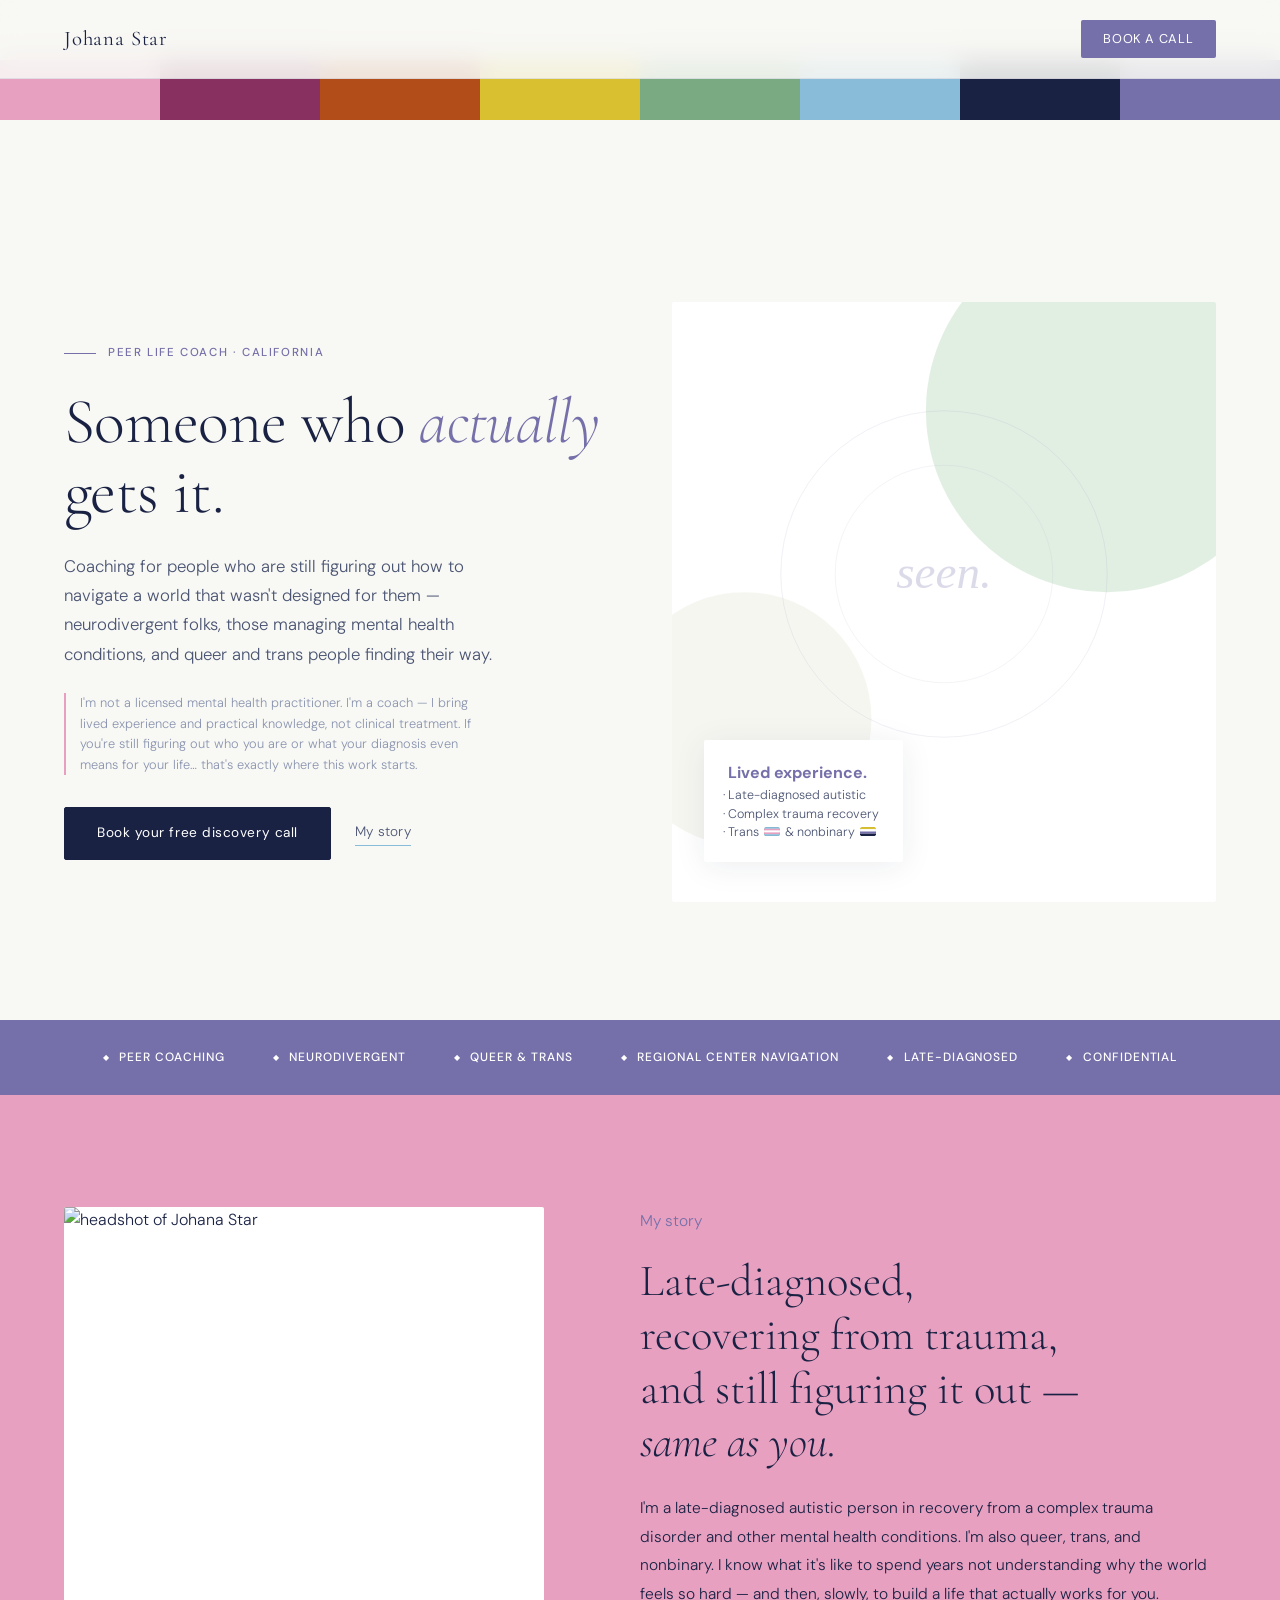
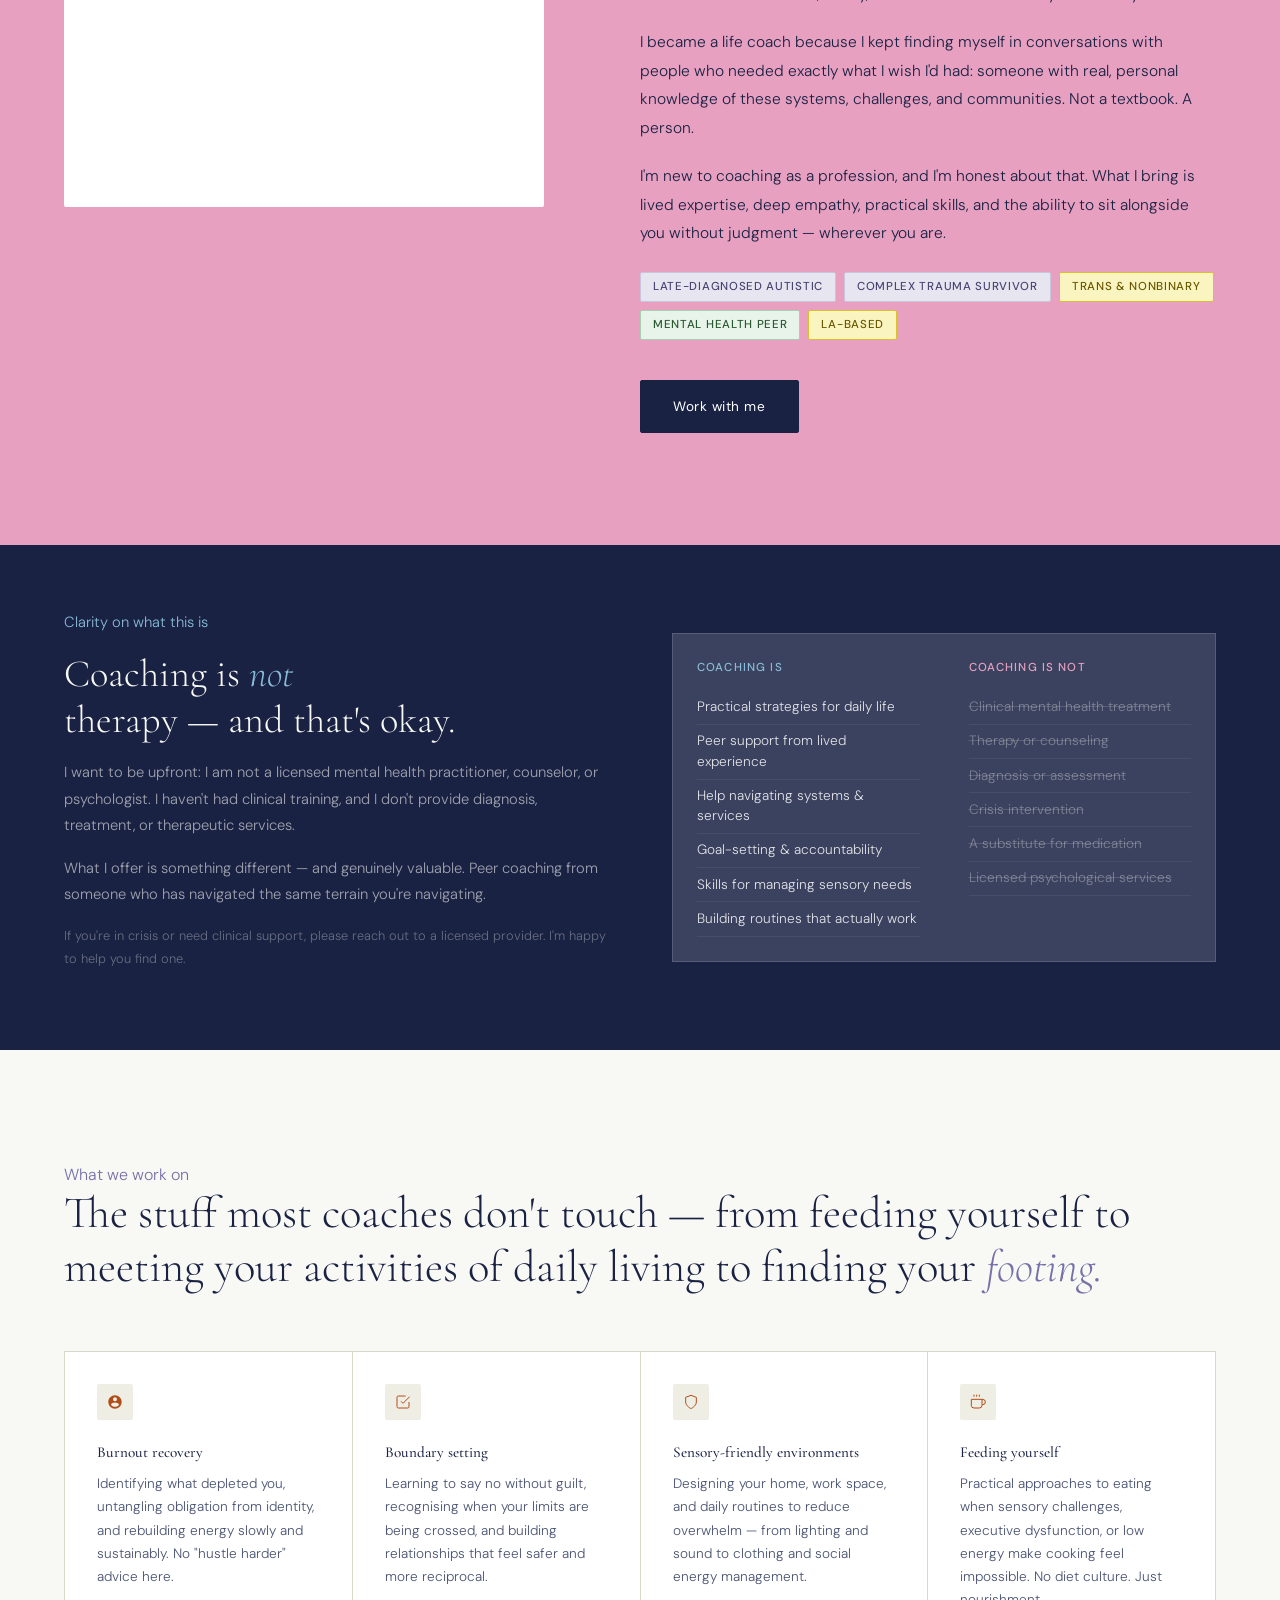
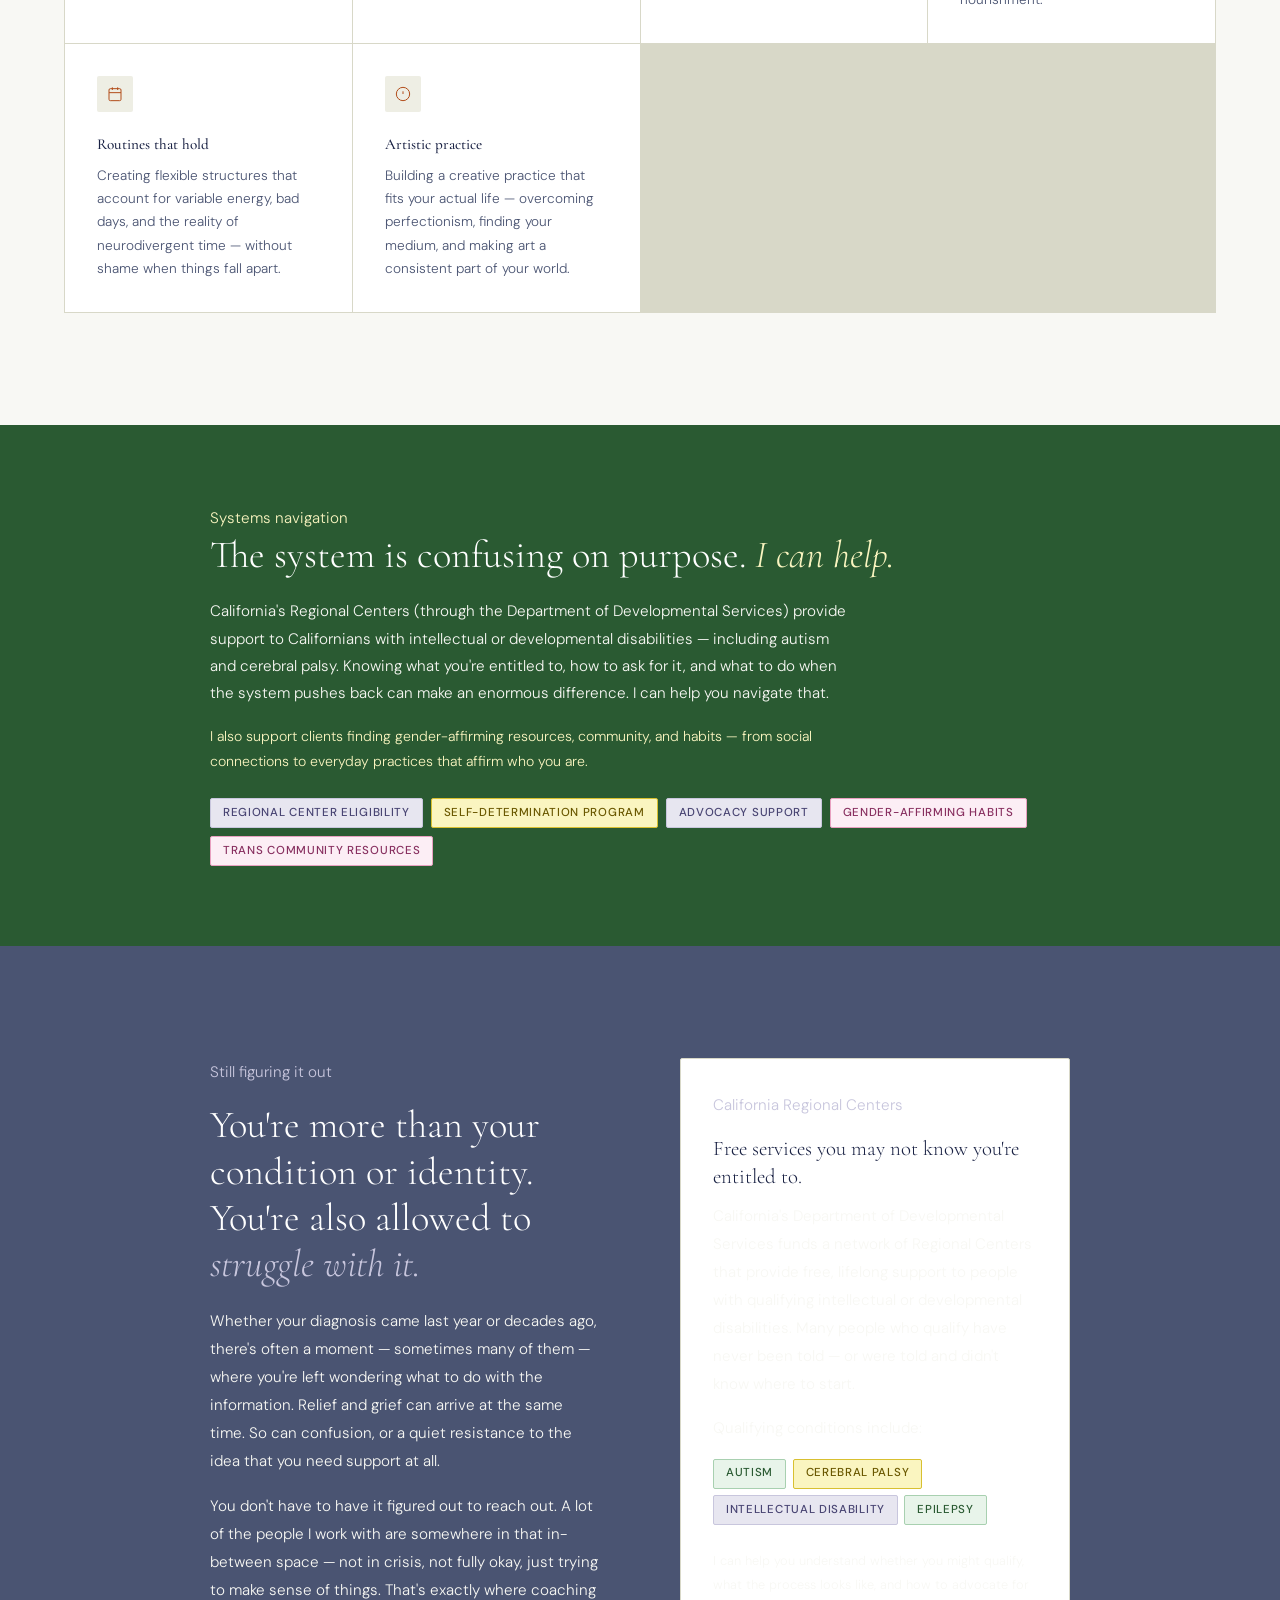
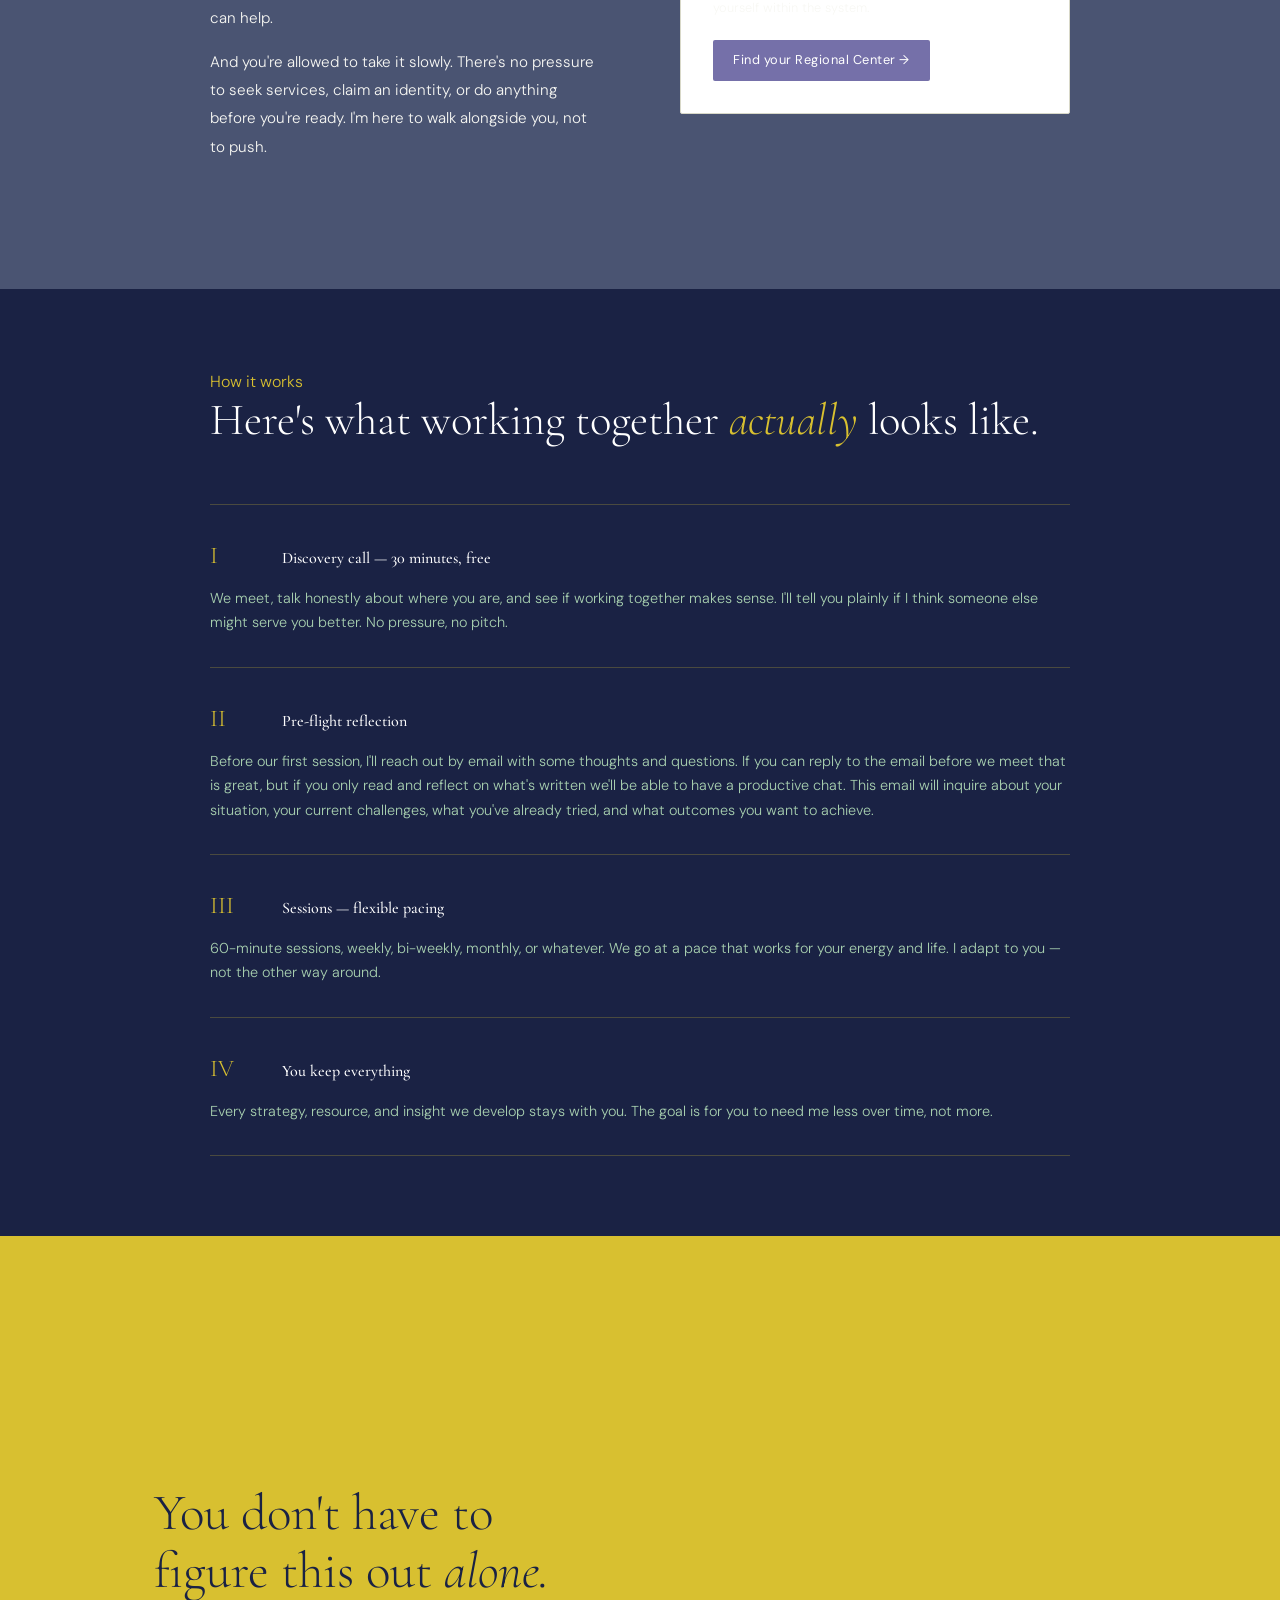
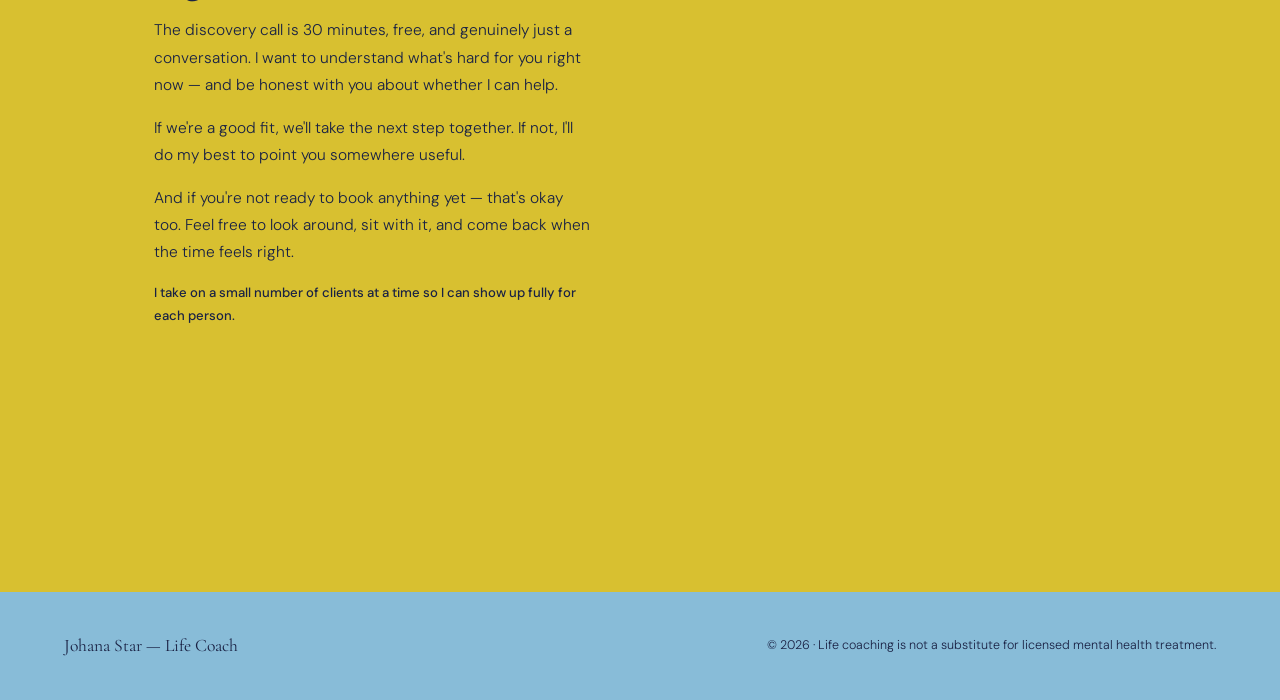
==== index.html @ c5de6e3d "unique, top-level elements use ids." ====
<!DOCTYPE html>
<html lang="en">
<head>
<meta charset="UTF-8">
<meta name="viewport" content="width=device-width, initial-scale=1.0">
<title>Johana Star — Life Coach</title>
<link href="https://fonts.googleapis.com/css2?family=Cormorant+Garamond:ital,wght@0,300;0,400;0,500;1,300;1,400&family=DM+Sans:wght@300;400;500&display=swap" rel="stylesheet">
<link rel="stylesheet" href="styles.css">
</head>
<body>

<nav>
  <a href="#" class="logo">Johana Star</a>
  <a href="#book" class="cta">Book a call</a>
</nav>

<div id="banner" aria-hidden="true">
  <div class="stripe-sakura"></div>
  <div class="stripe-cherry"></div>
  <div class="stripe-cayenne"></div>
  <div class="stripe-mustard"></div>
  <div class="stripe-sage"></div>
  <div class="stripe-coastal"></div>
  <div class="stripe-abyss"></div>
  <div class="stripe-lavender"></div>
</div>

<section id="hero">
  <header>
    <p class="eyebrow animate delay-1">Peer Life Coach · California</p>
    <h1 class="animate delay-2">
      Someone who <em>actually</em><br />
      gets it.
    </h1>
    <p class="lede animate delay-3">Coaching for people who are still figuring out how to navigate a world that wasn't designed for them — neurodivergent folks, those managing mental health conditions, and queer and trans people finding their way.</p>
    <p class="disclaimer animate delay-3">I'm not a licensed mental health practitioner. I'm a coach — I bring lived experience and practical knowledge, not clinical treatment. If you're still figuring out who you are or what your diagnosis even means for your life… that's exactly where this work starts.</p>
    <nav class="animate delay-4">
      <a href="#book" class="btn-primary">Book your free discovery call</a>
      <a href="#about" class="btn-ghost">My story</a>
    </nav>
  </header>
  <div class="image animate delay-3">
    <!--
         TODO: Figure out why comments inline in the seen.svg did not work.
         SVG presentation attributes are used here because SVG does not reliably inherit
         CSS custom properties for fill and font-family when loaded externally.
         Color mapping: fill=#a8d0b0 (--thyme), fill=#eeeee4 (--feta), stroke/fill=#7570a9 (--lavender)
    -->
    <!-- Color mapping for seen.svg: #a8d0b0 (--thyme), #eeeee4 (--feta), #7570a9 (--lavender) -->
    <img class="shapes" src="images/seen.svg" alt="" aria-hidden="true">
    <div class="badge">
      <strong>Lived experience.</strong>
      <ul>
        <li>Late-diagnosed autistic</li>
        <li>Complex trauma recovery</li>
        <li>Trans
          <img class="flag-badge" src="images/flag-trans.svg" alt="Trans pride flag">
          &amp; nonbinary
          <img class="flag-badge" src="images/flag-nonbinary.svg" alt="Nonbinary pride flag">
        </li>
      </ul>
    </div>
  </div>
</section>

<ul id="trust-bar">
  <li>Peer coaching</li>
  <li>Neurodivergent</li>
  <li>Queer &amp; trans</li>
  <li>Regional Center navigation</li>
  <li>Late-diagnosed</li>
  <li>Confidential</li>
</ul>

<section id="about">
  <div class="portrait">
    <img src="images/headshot.jpg" alt="headshot of Johana Star" class=>
  </div>
  <div>
    <p class="label">My story</p>
    <h2>
      Late-diagnosed,<br />
      recovering from trauma,<br />
      and still figuring it out — <br />
      <em>same as you.</em>
    </h2>
    <p>I'm a late-diagnosed autistic person in recovery from a complex trauma disorder and other mental health conditions. I'm also queer, trans, and nonbinary. I know what it's like to spend years not understanding why the world feels so hard — and then, slowly, to build a life that actually works for you.</p>
    <p>I became a life coach because I kept finding myself in conversations with people who needed exactly what I wish I'd had: someone with real, personal knowledge of these systems, challenges, and communities. Not a textbook. A person.</p>
    <p>I'm new to coaching as a profession, and I'm honest about that. What I bring is lived expertise, deep empathy, practical skills, and the ability to sit alongside you without judgment — wherever you are.</p>
    <ul class="tags">
      <li class="tag tag-accent">Late-diagnosed autistic</li>
      <li class="tag tag-accent">Complex trauma survivor</li>
      <li class="tag tag-tertiary">Trans &amp; nonbinary</li>
      <li class="tag tag-secondary">Mental health peer</li>
      <li class="tag tag-tertiary">LA-based</li>
    </ul>
    <a href="#book" class="btn-primary spacer">Work with me</a>
  </div>
</section>

<section id="not-therapy">
  <div>
    <p class="label">Clarity on what this is</p>
    <h2>
      Coaching is <em>not</em><br />
      therapy — and that's okay.
    </h2>
    <p>I want to be upfront: I am not a licensed mental health practitioner, counselor, or psychologist. I haven't had clinical training, and I don't provide diagnosis, treatment, or therapeutic services.</p>
    <p>What I offer is something different — and genuinely valuable. Peer coaching from someone who has navigated the same terrain you're navigating.</p>
    <p class="note">If you're in crisis or need clinical support, please reach out to a licensed provider. I'm happy to help you find one.</p>
  </div>
  <div class="comparison">
    <div class="panel">
      <p class="title is">Coaching is</p>
      <ul class="list is">
        <li>Practical strategies for daily life</li>
        <li>Peer support from lived experience</li>
        <li>Help navigating systems &amp; services</li>
        <li>Goal-setting &amp; accountability</li>
        <li>Skills for managing sensory needs</li>
        <li>Building routines that actually work</li>
      </ul>
    </div>
    <div class="panel">
      <p class="title not">Coaching is not</p>
      <ul class="list not">
        <li>Clinical mental health treatment</li>
        <li>Therapy or counseling</li>
        <li>Diagnosis or assessment</li>
        <li>Crisis intervention</li>
        <li>A substitute for medication</li>
        <li>Licensed psychological services</li>
      </ul>
    </div>
  </div>
</section>

<section id="offerings">
  <div class="header">
    <p class="label">What we work on</p>
    <h2>The stuff most coaches don't touch — from feeding yourself to meeting your activities of daily living to finding your <em>footing.</em></h2>
  </div>
  <div class="grid">
    <article class="card">
      <div class="icon">
        <img src="images/person.svg" alt="" aria-hidden="true">
      </div>
      <h3>Burnout recovery</h3>
      <p>Identifying what depleted you, untangling obligation from identity, and rebuilding energy slowly and sustainably. No "hustle harder" advice here.</p>
    </article>
    <article class="card">
      <div class="icon">
        <img src="images/check.svg" alt="" aria-hidden="true">
      </div>
      <h3>Boundary setting</h3>
      <p>Learning to say no without guilt, recognising when your limits are being crossed, and building relationships that feel safer and more reciprocal.</p>
    </article>
    <article class="card">
      <div class="icon">
        <img src="images/shield.svg" alt="" aria-hidden="true">
      </div>
      <h3>Sensory-friendly environments</h3>
      <p>Designing your home, work space, and daily routines to reduce overwhelm — from lighting and sound to clothing and social energy management.</p>
    </article>
    <article class="card">
      <div class="icon">
        <img src="images/mug.svg" alt="" aria-hidden="true">
      </div>
      <h3>Feeding yourself</h3>
      <p>Practical approaches to eating when sensory challenges, executive dysfunction, or low energy make cooking feel impossible. No diet culture. Just nourishment.</p>
    </article>
    <article class="card">
      <div class="icon">
        <img src="images/calendar.svg" alt="" aria-hidden="true">
      </div>
      <h3>Routines that hold</h3>
      <p>Creating flexible structures that account for variable energy, bad days, and the reality of neurodivergent time — without shame when things fall apart.</p>
    </article>
    <article class="card">
      <div class="icon">
        <img src="images/info.svg" alt="" aria-hidden="true">
      </div>
      <h3>Artistic practice</h3>
      <p>Building a creative practice that fits your actual life — overcoming perfectionism, finding your medium, and making art a consistent part of your world.</p>
    </article>
  </div>
</section>

<section id="systems">
  <div class="inner">
    <p class="label">Systems navigation</p>
    <h2>The system is confusing on purpose. <em>I can help.</em></h2>
    <p>California's Regional Centers (through the Department of Developmental Services) provide support to Californians with intellectual or developmental disabilities — including autism and cerebral palsy. Knowing what you're entitled to, how to ask for it, and what to do when the system pushes back can make an enormous difference. I can help you navigate that.</p>
    <p class="note">I also support clients finding gender-affirming resources, community, and habits — from social connections to everyday practices that affirm who you are.</p>
    <ul class="tags">
      <li class="tag tag-accent">Regional center eligibility</li>
      <!-- <li class="tag tag-accent">IPP planning</li> -->
      <li class="tag tag-tertiary">Self-determination program</li>
      <li class="tag tag-accent">Advocacy support</li>
      <li class="tag tag-highlight">Gender-affirming habits</li>
      <li class="tag tag-highlight">Trans community resources</li>
    </ul>
  </div>
</section>

<section id="diagnosis">
  <div class="inner">
    <div>
      <p class="label">Still figuring it out</p>
      <h2>You're more than your condition or identity. You're also allowed to <em>struggle with it.</em></h2>
      <p>Whether your diagnosis came last year or decades ago, there's often a moment — sometimes many of them — where you're left wondering what to do with the information. Relief and grief can arrive at the same time. So can confusion, or a quiet resistance to the idea that you need support at all.</p>
      <p>You don't have to have it figured out to reach out. A lot of the people I work with are somewhere in that in-between space — not in crisis, not fully okay, just trying to make sense of things. That's exactly where coaching can help.</p>
      <p>And you're allowed to take it slowly. There's no pressure to seek services, claim an identity, or do anything before you're ready. I'm here to walk alongside you, not to push.</p>
    </div>
    <article class="regional-center card">
      <p class="label">California Regional Centers</p>
      <h3>Free services you may not know you're entitled to.</h3>
      <p>California's Department of Developmental Services funds a network of Regional Centers that provide free, lifelong support to people with qualifying intellectual or developmental disabilities. Many people who qualify have never been told — or were told and didn't know where to start.</p>
      <p>Qualifying conditions include:</p>
      <ul class="conditions">
        <li class="tag tag-secondary">Autism</li>
        <li class="tag tag-tertiary">Cerebral palsy</li>
        <li class="tag tag-accent">Intellectual disability</li>
        <li class="tag tag-secondary">Epilepsy</li>
      </ul>
      <p class="note">I can help you understand whether you might qualify, what the process looks like, and how to advocate for yourself within the system.</p>
      <a href="https://www.dds.ca.gov/rc/lookup-rcs-by-county/" target="_blank" class="link">Find your Regional Center →</a>
    </article>
  </div>
</section>

<section id="process">
  <div class="inner">
    <p class="label">How it works</p>
    <h2>Here's what working together <em>actually</em> looks like.</h2>
    <ol>
      <li class="step">
        <h4>Discovery call — 30 minutes, free</h4>
        <p>We meet, talk honestly about where you are, and see if working together makes sense. I'll tell you plainly if I think someone else might serve you better. No pressure, no pitch.</p>
      </li>
      <li class="step">
        <h4>Pre-flight reflection</h4>
        <p>Before our first session, I'll reach out by email with some thoughts and questions. If you can reply to the email before we meet that is great, but if you only read and reflect on what's written we'll be able to have a productive chat. This email will inquire about your situation, your current challenges, what you've already tried, and what outcomes you want to achieve.</p>
      </li>
      <li class="step">
        <h4>Sessions — flexible pacing</h4>
        <p>60-minute sessions, weekly, bi-weekly, monthly, or whatever. We go at a pace that works for your energy and life. I adapt to you — not the other way around.</p>
      </li>
      <li class="step">
        <h4>You keep everything</h4>
        <p>Every strategy, resource, and insight we develop stays with you. The goal is for you to need me less over time, not more.</p>
      </li>
    </ol>
  </div>
</section>
<!-- TKTKTK: will fill in with real testimonials after friends have stress-tested the service.
<section id="testimonials">
  <div class="inner">
    <p class="label">Client stories</p>
    <h2>What it feels like to be <em>understood</em></h2>
    <div class="quotes">
      <figure class="quote">
        <blockquote>"I'd tried therapy before and felt like I was always explaining myself from scratch. This was the first time I didn't have to. The relief of that alone was worth it."</blockquote>
        <div class="author">
          <span class="avatar">AJ</span>
          <div><span class="name">Alex J.</span><span class="role">Autistic adult, late diagnosis</span></div>
        </div>
      </figure>
      <figure class="quote">
        <blockquote>"I had no idea I was eligible for regional center services. Within two months we'd filed my paperwork and I was connected to support I'd been missing for years."</blockquote>
        <div class="author">
          <span class="avatar plum">MR</span>
          <div><span class="name">Morgan R.</span><span class="role">Parent navigating DDS</span></div>
        </div>
      </figure>
      <figure class="quote">
        <blockquote>"The sensory stuff — the lighting, the food, the routines — seems small from the outside. But getting that right changed everything. I finally have capacity for the rest of my life."</blockquote>
        <div class="author">
          <span class="avatar">SL</span>
          <div><span class="name">Sam L.</span><span class="role">Recovering from burnout</span></div>
        </div>
      </figure>
      <figure class="quote">
        <blockquote>"As a trans person with chronic mental health stuff, I've always had to code-switch with providers. Not here. I could just show up as myself and actually get work done."</blockquote>
        <div class="author">
          <span class="avatar plum">RK</span>
          <div><span class="name">River K.</span><span class="role">Trans, nonbinary client</span></div>
        </div>
      </figure>
    </div>
  </div>
</section>
-->
<section id="book">
  <div class="layout">
    <div class="pitch">
      <h2>
        You don't have to<br />
        figure this out <em>alone.</em>
      </h2>
      <p>The discovery call is 30 minutes, free, and genuinely just a conversation. I want to understand what's hard for you right now — and be honest with you about whether I can help.</p>
      <p>If we're a good fit, we'll take the next step together. If not, I'll do my best to point you somewhere useful.</p>
      <p>And if you're not ready to book anything yet — that's okay too. Feel free to look around, sit with it, and come back when the time feels right.</p>
      <p class="note">I take on a small number of clients at a time so I can show up fully for each person.</p>
    </div>
    <!-- Calendly inline widget begin -->
      <!-- The style attribute here is required by Calendly's embed API and cannot be moved to the stylesheet. -->
      <div class="cta-form calendly-inline-widget" data-url="https://calendly.com/johana-linda-star/30-minutes" style="min-width:320px;height:700px;width:100%;"></div>
      <script type="text/javascript" src="https://assets.calendly.com/assets/external/widget.js" async></script>
    <!-- Calendly inline widget end -->
  </div>
</section>

<footer>
  <p class="logo">Johana Star — Life Coach</p>
  <small class="note">© 2026 · Life coaching is not a substitute for licensed mental health treatment.</small>
</footer>

<script src="script.js" defer></script>
</body>
</html>
---- styles.css ----
*, *::before, *::after {
    box-sizing: border-box;
    margin: 0;
    padding: 0;
  }
  /* Tide Garden palette */
  :root {
    /* ─── color tokens ─────────────────────────────────────────────────────────
       Color wheel relationships:
         · coastal (H=201°), lavender (H=245°), and navy (H=229°) are
           analogous — a tight blue/purple cluster spanning 44°
         · mustard (H=51°) and lavender (H=245°) are near-complementary
           (194° apart) — they pop against each other
         · mustard (H=51°) and coastal (H=201°) are near-complementary
           (150° apart)
         · coastal (H=201°) and lavender (H=245°) are now 44° apart —
           a wider analogous gap than the original 24° with coastal/periwinkle
         · sakura (H=333°) and sage (H=130°) are near-complementary
           (157° apart) — warm pink against cool green
         · mustard (H=51°), sage (H=130°), and sakura (H=333°) form a
           split-complementary triad around sage
       Sibling relationships:
         · cherry is a sibling of sakura, not simply a darkened version —
           hue shifts 6°, saturation drops 13%, lightness drops 41°
         · dijon is effectively mustard darkened — hue drift of only 0.9°
      Note: all color math here is Claude-generated. Trust, but verify.
    */
    /*
    Color families (Tide Garden palette):
    lights & whites: theming is dairy
    reds & pinks: theming is floral & fruity
    oranges: theming is culinary, spices
    yellows: theming is culinary, condiments
        NOTE: Mustard is a brassica, so there may be design space for cabbage, a yellow-green
        tinted white, bok choy, a light green, broccoli, a dark and grounded green,
        turnip, a purplish-red white, kale a dark green, etc.
    greens: theming is culinary, herbal
    darks & blues: theming is nautical
    purples: theming is floral & astronomical
        NOTE: Oranges and periwinkles are not used yet in this design, their intention in
              specification is to be used as accent colors for future designs inheriting
              this palette and pride flags.
    */

    /* dairy — lights & whites */
    --white:        #ffffff;
    --cream:        #f8f8f4;
    --feta:         #eeeee4;
    --chevre:       #d8d8c8;

    /* reds & pinks — floral & fruity */
    --blush:        #fceef5;   /* sakura (L=77.5%) lightened 15.0 lightness points to L=92.5% → blush */
    --peony:        #e0a8c8;   /* sakura (L=77.5%) darkened 10.0 lightness points to L=67.5% → peony */
    --sakura:       #e8a0c0;
    --cherry:       #883060;   /* sakura sibling: H=327° S=48% L=36% vs sakura H=333° S=61% L=77% */

    /* oranges — culinary, spices */
    --turmeric:     #f6edde;
    --cayenne:      #b24c19;

    /* Claude remove and rework to integrate cayenne and turmeric instead of paprika and saffron:
    --paprika:      #e27e36;   /* split complement of periwinkle (H=240°); H=25° S=75% L=55% — relationship to lavender (H=245°) is near-identical */
/*  --saffron:      #TKTKTK; */

    /* yellows — culinary, condiments */
    --parchment:    #faf5c0;   /* mustard (L=51.2%) lightened 40.0 lightness points to L=91.2% → parchment */
    --mustard:      #d8c030;
    --dijon:        #b8a020;   /* mustard (L=51.2%) darkened 7.0 lightness points to L=44.2% */
    --molasses:     #6a5800;   /* dijon (L=42.4%) darkened 21.6 lightness points to L=20.8% → molasses */

    /* greens — culinary, herbal */
    --mint:         #e8f4ea;   /* sage (L=57.6%) lightened 35.0 lightness points to L=92.6% */
    --thyme:        #a8d0b0;   /* sage (L=57.6%) lightened 15.0 lightness points to L=72.6% */
    --sage:         #7aaa82;
    --pine:         #2a5a32;   /* sage (L=57.6%) darkened 35.0 lightness points to L=22.6% → pine */

    /* blues & darks — nautical */
    --coastal:      #88bcd8;   /* shallows was considered but coastal retained */
    --haze:         #8a94b0;
    --navy:         #4a5472;
    --abyss:        #1a2244;   /* swapped — abyss is now the deepest blue */

    /* purples — floral & astronomical */
    --lilac:        #e7e6f0;   /* lavender (L=55.1%) lightened to L=92.3% → lilac */
    --thistle:      #c8c6dd;   /* lavender (L=55.1%) lightened 27.0 lightness points to L=82.1% → thistle */
    --periwinkle:   #7F7FBD;
    --lavender:     #7570a9;
    --kikyo:        #6a4c9c;   /* balloon flower (Japanese: 桔梗); H=272° S=33% L=45% — more violet than lavender family (H=245°); a deliberate accent */
    --wisteria:     #5f5a96;   /* lavender (L=55.1%) darkened 8.0 lightness points to L=47.1% → wisteria */
    --iris:         #494573;   /* lavender (L=55.1%) darkened 19.0 lightness points to L=36.1% → iris */

    --serif: 'Cormorant Garamond', serif;

    /* ─── tints and shades ──────────────────────────────────────────────────────
       All tints and shades are now defined within their colour family above.
       native CSS cannot compute derived values; use Sass or a design tool to
       recalculate if palette colours change */

    /* ─── semantic tokens ───────────────────────────────────────────────────────
       these are what rules reference — colour tokens above should not
       appear in rules directly */
    --background:             var(--cream);
    --surface:                var(--white);
    --surface-alt:            var(--feta);
    --surface-alt-dark:       var(--chevre);
    --text:                   var(--abyss);
    --text-mid:               var(--navy);
    --text-light:             var(--haze);
    --accent:                 var(--lavender);
    --accent-hover:           var(--wisteria);
    --accent-secondary:       var(--sage);
    --accent-secondary-light: var(--mint);
    --accent-secondary-mid:   var(--thyme);
    --accent-tertiary:        var(--mustard);
    --accent-tertiary-hover:  var(--dijon);
    --highlight:              var(--sakura);
    --highlight-dark:         var(--cherry);
    --muted:                  var(--coastal);
    --deep:                   var(--abyss);

    /* ─── opacity variants ──────────────────────────────────────────────────────
       for use where alpha transparency is needed */
    --cream-88:      rgba(248,248,244,0.88);
    --cream-60:      rgba(248,248,244,0.60);
    --cream-35:      rgba(248,248,244,0.35);
    --cream-15:      rgba(248,248,244,0.15);
    --cream-8:       rgba(248,248,244,0.08);
    --cream-6:       rgba(248,248,244,0.06);
    --white-85:      rgba(255,255,255,0.85);
    --white-30:      rgba(255,255,255,0.30);
    --white-15:      rgba(255,255,255,0.15);
    --lavender-15:   rgba(117,112,169,0.15);
    --mustard-25:    rgba(216,192,48,0.25);
    --abyss-8:       rgba(26,34,68,0.08);
  }
  html, body {
    overflow-x: hidden;
    max-width: 100%;
  }
  body {
    font-family: 'DM Sans', sans-serif;
    background: var(--background);
    color: var(--text);
    line-height: 1.6;
    font-weight: 300;
  }
  h1, h2, h3, h4, body > nav .logo, footer .logo, .quote blockquote {
    font-family: var(--serif);
  }
  h1, h2, h3, h4 { font-weight: 300; }
  /* TODO: Can we define the rbga codes below either in the color tokens section of :root or derived from those colors? */
  body > nav {
    position: fixed;
    top: 0;
    left: 0;
    right: 0;
    z-index: 100;
    display: flex;
    justify-content: space-between;
    align-items: center;
    padding: 1.25rem 4rem;
    background: var(--cream-88);
    backdrop-filter: blur(12px);
    border-bottom: 1px solid var(--lavender-15);
    transition: transform 0.3s ease;
  }
  body > nav.nav-hidden {
    transform: translateY(-100%);
  }
  body > nav .logo {
    font-weight: 400;
    font-size: 1.3rem;
    letter-spacing: 0.04em;
    color: var(--text);
    text-decoration: none;
  }
  body > nav .cta {
    background: var(--accent);
    color: var(--surface);
    padding: 0.55rem 1.4rem;
    border-radius: 2px;
    font-size: 0.8rem;
    font-weight: 400;
    letter-spacing: 0.06em;
    text-transform: uppercase;
    text-decoration: none;
    transition: background 0.2s;
  }
  body > nav .cta:hover { background: var(--accent-hover); }
  #hero {
    min-height: 100vh;
    display: grid;
    grid-template-columns: 1fr 1fr;
    align-items: center;
    padding: 8rem 4rem 4rem;
    gap: 4rem;
  }
  #banner {
    display: flex;
    height: 60px;
    margin-top: 60px;
  }
  #banner div { flex: 1; }
  .stripe-sakura  { background: #e8a0c0; }
  .stripe-cherry  { background: #883060; }
  .stripe-cayenne { background: #b24c19; }
  .stripe-mustard { background: #d8c030; }
  .stripe-sage    { background: #7aaa82; }
  .stripe-coastal { background: #88bcd8; }
  .stripe-abyss   { background: #1a2244; }
  .stripe-lavender { background: #7570a9; }


  #hero header .eyebrow {
    font-size: 0.72rem;
    font-weight: 500;
    letter-spacing: 0.14em;
    text-transform: uppercase;
    color: var(--accent);
    margin-bottom: 1.5rem;
    display: flex;
    align-items: center;
    gap: 0.75rem;
  }
  #hero header .eyebrow::before {
    content: '';
    display: block;
    width: 32px;
    height: 1px;
    background: var(--accent);
  }
  #hero header h1 {
    font-size: clamp(2.6rem, 5vw, 4rem);
    line-height: 1.1;
    letter-spacing: -0.01em;
    color: var(--text);
    margin-bottom: 1.5rem;
  }
  #hero header h1 em {
    font-style: italic;
    color: var(--accent);
  }
  #hero header .lede {
    font-size: 1.05rem;
    color: var(--text-mid);
    line-height: 1.75;
    margin-bottom: 1.5rem;
    font-weight: 300;
    max-width: 440px;
  }
  .disclaimer {
    font-size: 0.8rem;
    color: var(--text-light);
    line-height: 1.6;
    border-left: 2px solid var(--highlight);
    padding-left: 0.9rem;
    margin-bottom: 2rem;
    max-width: 420px;
  }
  #hero header nav {
    display: flex;
    align-items: center;
    gap: 1.5rem;
  }
  .btn-primary {
    background: var(--text);
    color: var(--surface);
    padding: 0.9rem 2rem;
    border-radius: 2px;
    font-size: 0.85rem;
    font-weight: 400;
    letter-spacing: 0.04em;
    text-decoration: none;
    transition: background 0.2s;
    border: 1.5px solid var(--text);
  }
  .btn-primary.spacer {
    display:inline-block;
    margin-top:1rem;
  }
  .btn-primary:hover {
    background: var(--accent);
    border-color: var(--accent);
  }
  .btn-ghost {
    color: var(--text-mid);
    font-size: 0.85rem;
    text-decoration: none;
    letter-spacing: 0.02em;
    border-bottom: 1px solid var(--muted);
    padding-bottom: 2px;
    transition: color 0.2s, border-color 0.2s;
  }
  .btn-ghost:hover {
    color: var(--accent);
    border-color: var(--accent);
  }
  #hero .image {
    position: relative;
    height: 600px;
    border-radius: 2px;
    overflow: hidden;
    background: var(--surface);
  }
  #hero .image .shapes {
    position: absolute;
    inset: 0;
    pointer-events: none;
  }
  #hero .badge {
    position: absolute;
    bottom: 2.5rem;
    left: 2rem;
    background: var(--surface);
    padding: 1.25rem 1.5rem;
    border-radius: 2px;
    box-shadow: 0 4px 32px var(--abyss-8);
    max-width: 240px;
  }
  #hero .badge strong {
    font-size: 1rem;
    color: var(--accent);
    margin-bottom: 0.25rem;
  }
  #hero .badge ul { list-style-type: '\b7  '; }
  #hero .badge li {
    font-size: 0.78rem;
    color: var(--text-mid);
    line-height: 1.5;
  }
  .flag-badge {
    display: inline-block;
    width: 1.3em;
    height: 0.78em;
    vertical-align: baseline;
    margin: 0 0.15em;
    border-radius: 1.5px;
  }
  #trust-bar {
    list-style: none;
    background: var(--accent);
    padding: 1.75rem 4rem;
    display: flex;
    align-items: center;
    justify-content: center;
    gap: 3rem;
    flex-wrap: wrap;
  }
  #trust-bar li {
    font-size: 0.75rem;
    color: var(--surface);
    font-weight: 500;
    letter-spacing: 0.08em;
    text-transform: uppercase;
    display: flex;
    align-items: center;
    gap: 0.6rem;
  }
  #trust-bar li::before {
    content: '◆';
    font-size: 0.5rem;
  }
  #about {
    display: grid;
    grid-template-columns: 1fr 1.2fr;
    gap: 6rem;
    padding: 7rem 4rem;
    align-items: start;
    background: var(--highlight);
  }
  #about .label, #offerings .label, #process .label, #diagnosis .label {
    color: var(--accent);
  }
  #systems .label, .regional-center.card .label { color: var(--parchment); }
  #testimonials .label { color: var(--surface-alt); }
  #not-therapy .label { color: var(--muted); }
  #about h2 {
    font-size: clamp(2rem, 3.5vw, 2.8rem);
    line-height: 1.2;
    margin-bottom: 1.5rem;
    color: var(--text);
  }
  #about h2 em { color: var(--text); }
  #about p {
    color: var(--text);
    line-height: 1.85;
    margin-bottom: 1.2rem;
    font-size: 0.97rem;
  }
  #about .tags {
    list-style: none;
    display: flex;
    flex-wrap: wrap;
    gap: 0.5rem;
    margin: 1.5rem 0;
  }
  .tag {
    font-size: 0.72rem;
    font-weight: 500;
    letter-spacing: 0.06em;
    text-transform: uppercase;
    padding: 0.3rem 0.75rem;
    border: 1px solid;
    border-radius: 2px;
  }
  /* TODO: Can we define the hex codes below in the color tokens section of :root */
  .tag-secondary {
    color: var(--pine);
    background: var(--accent-secondary-light);
    border-color: var(--accent-secondary-mid);
  }
  .tag-accent {
    color: var(--iris);
    background: var(--lilac);
    border-color: var(--thistle);
  }
  .tag-tertiary {
    color: var(--molasses);
    background: var(--parchment);
    border-color: var(--accent-tertiary);
  }
  .tag-highlight {
    color: var(--highlight-dark);
    background: var(--blush);
    border-color: var(--highlight);
  }
  #about .portrait {
    aspect-ratio: 4/5;
    background: var(--surface);
    border-radius: 2px;
    position: relative;
    overflow: hidden;
  }
  #about .portrait img {
    width:100%;
    height:100%;
    object-fit:cover;
    display:block;
  }
  #not-therapy {
    background: var(--deep);
    padding: 4rem;
    display: grid;
    grid-template-columns: 1fr 1fr;
    gap: 4rem;
    align-items: center;
  }
  #not-therapy h2 {
    font-size: clamp(1.8rem, 3vw, 2.4rem);
    color: var(--background);
    line-height: 1.2;
    margin-bottom: 1rem;
  }
  #not-therapy h2 em { color: var(--muted); }
  #not-therapy p {
    font-size: 0.92rem;
    color: var(--cream-60);
    line-height: 1.8;
    margin-bottom: 1rem;
  }
  #not-therapy .note {
    font-size: 0.8rem;
    color: var(--cream-35);
  }
  #not-therapy .comparison {
    display: grid;
    grid-template-columns: 1fr 1fr;
    gap: 1px;
    background: var(--cream-15);
    border: 1px solid var(--cream-15);
  }
  #not-therapy .panel { padding: 1.5rem; }
  #not-therapy .panel .title {
    font-size: 0.72rem;
    font-weight: 500;
    letter-spacing: 0.1em;
    text-transform: uppercase;
    margin-bottom: 0.75rem;
  }
  #not-therapy .panel .title.is { color: var(--muted); }
  #not-therapy .panel .title.not { color: var(--highlight); }
  #not-therapy .list { list-style: none; }
  #not-therapy .list li {
    font-size: 0.85rem;
    padding: 0.4rem 0;
    border-bottom: 1px solid var(--cream-6);
    line-height: 1.5;
  }
  #not-therapy .list.is li { color: var(--white-85); }
  #not-therapy .list.not li {
    color: var(--cream-35);
    text-decoration: line-through;
    text-decoration-color: var(--white-15);
  }
  #offerings { padding: 7rem 4rem; }
  #offerings .header { margin-bottom: 3.5rem; }
  #offerings h2 {
    font-size: clamp(2rem, 3.5vw, 2.8rem);
    line-height: 1.2;
  }
  #offerings h2 em { color: var(--accent); }
  #offerings .grid {
    display: grid;
    grid-template-columns: repeat(auto-fit, minmax(280px, 1fr));
    gap: 1px;
    background: var(--surface-alt-dark);
    border: 1px solid var(--surface-alt-dark);
    margin-top: 2.5rem;
  }
  #offerings .card {
    background: var(--surface);
    padding: 2rem;
  }
  #offerings .icon {
    width: 36px;
    height: 36px;
    border-radius: 2px;
    background: var(--surface-alt);
    display: flex;
    align-items: center;
    justify-content: center;
    margin-bottom: 1.25rem;
  }
  #offerings .icon img {
    width: 16px;
    height: 16px;
  }
  #offerings .card h3 {
    font-size: 0.95rem;
    font-weight: 500;
    color: var(--text);
    margin-bottom: 0.5rem;
  }
  #offerings .card p {
    font-size: 0.85rem;
    color: var(--text-mid);
    line-height: 1.7;
  }
  #systems {
    background: var(--pine);
    padding: 5rem 4rem;
  }
  #systems .inner {
    max-width: 860px;
    margin: 0 auto;
  }
  #systems h2 {
    font-size: clamp(1.8rem, 3vw, 2.4rem);
    line-height: 1.2;
    margin-bottom: 1.25rem;
    color: var(--white);
  }
  #systems h2 em { color: var(--parchment); }
  #systems p {
    font-size: 0.95rem;
    color: var(--cream);
    line-height: 1.8;
    max-width: 640px;
  }
  #systems .note {
    margin-top: 1rem;
    font-size: 0.88rem;
    color: var(--parchment);
  }
  #systems .tags {
    list-style: none;
    display: flex;
    flex-wrap: wrap;
    gap: 0.5rem;
    margin-top: 1.5rem;
  }
  #process {
    background: var(--deep);
    padding: 5rem 2rem;
  }
  #process .inner {
    max-width: 860px;
    margin: 0 auto;
  }
  #process .label {
    color: var(--accent-tertiary);
  }
  #process h2 {
    font-size: clamp(2rem, 3.5vw, 2.8rem);
    margin-bottom: 3.5rem;
    line-height: 1.2;
    color: var(--surface);
  }
  #process h2 em { color: var(--accent-tertiary); }
  /* list-style: none + CSS counter is intentional — list-style-type: upper-roman cannot be
     independently styled (color, font, size) from the list item content. The counter()
     approach lets the numeral be mustard, serif, and 1.5rem while step text stays distinct. */
  #process ol {
    list-style: none;
    counter-reset: step-counter;
  }
  .step {
    counter-increment: step-counter;
    border-top: 1px solid var(--mustard-25);
    padding: 2rem 0;
    display: grid;
    grid-template-columns: 2.5rem 1fr;
    grid-template-rows: auto auto;
    gap: 0.25rem 2rem;
    align-items: baseline;
  }
  .step:last-child { border-bottom: 1px solid var(--mustard-25); }
  .step::before {
    content: counter(step-counter, upper-roman);
    font-family: var(--serif);
    font-size: 1.5rem;
    font-weight: 300;
    color: var(--accent-tertiary);
    grid-column: 1;
    grid-row: 1;
  }
  .step h4 {
    font-size: 1rem;
    font-weight: 500;
    color: var(--surface);
    grid-column: 2;
    grid-row: 1;
  }
  .step p {
    font-size: 0.9rem;
    color: var(--accent-secondary-mid);
    line-height: 1.7;
    grid-column: 1 / -1;
    grid-row: 2;
    padding-top: 0.4rem;
  }
  #testimonials {
    background: var(--accent);
    padding: 7rem 4rem;
  }
  #testimonials .inner {
    max-width: 1000px;
    margin: 0 auto;
  }
  #testimonials h2 {
    font-size: clamp(2rem, 3.5vw, 2.8rem);
    text-align: center;
    margin-bottom: 3.5rem;
    line-height: 1.2;
    color: var(--surface);
  }
  #testimonials h2 em { color: var(--accent-tertiary); }
  .quotes {
    display: grid;
    grid-template-columns: 1fr 1fr;
    gap: 1.5rem;
  }
  .quote {
    background: var(--surface);
    padding: 2.5rem;
    border-radius: 2px;
  }
  .quote blockquote {
    font-size: 1.2rem;
    font-weight: 300;
    font-style: italic;
    line-height: 1.6;
    color: var(--text);
    margin-bottom: 1.5rem;
  }
  .quote .author {
    display: flex;
    align-items: center;
    gap: 0.75rem;
  }
  .quote .avatar {
    width: 40px;
    height: 40px;
    border-radius: 50%;
    background: var(--surface-alt);
    display: flex;
    align-items: center;
    justify-content: center;
    font-size: 0.78rem;
    font-weight: 500;
    color: var(--accent);
  }
  .quote .avatar.plum {
    background: var(--accent-secondary-light);
    color: var(--accent-secondary);
  }
  .quote .name {
    font-size: 0.85rem;
    font-weight: 500;
    color: var(--text);
  }
  .quote .role {
    font-size: 0.78rem;
    color: var(--text-light);
  }
  #book {
    background: var(--accent-tertiary);
    padding: 0 4rem;
  }
  #book .layout {
    padding: 8rem 4rem;
    display: grid;
    grid-template-columns: 1fr 1fr;
    gap: 6rem;
    align-items: center;
    max-width: 1100px;
    margin: 0 auto;
  }
  #book .pitch h2 {
    font-size: clamp(2rem, 4vw, 3.2rem);
    line-height: 1.15;
    margin-bottom: 1rem;
    color: var(--text);
  }
  #book .pitch h2 em { color: var(--text); }
  #book .pitch p {
    color: var(--text);
    line-height: 1.75;
    margin-bottom: 1rem;
    font-size: 0.97rem;
  }
  #book .pitch .note {
    font-size: 0.82rem;
    color: var(--text);
    font-weight: 500;
    margin-top: 0.5rem;
  }
  #book .calendly {
    max-width: 100%;
    overflow: hidden;
  }
  #book .calendly iframe,
  #book .calendly > div {
    max-width: 100% !important;
    width: 100% !important;
  }
  .calendly-inline-widget {
    max-width: 100% !important;
    overflow: hidden !important;
  }
  #diagnosis {
    padding: 7rem 4rem;
    background: var(--text-mid);
  }
  #diagnosis .inner {
    max-width: 860px;
    margin: 0 auto;
    display: grid;
    grid-template-columns: 1fr 1fr;
    gap: 5rem;
    align-items: start;
  }
  #diagnosis h2 {
    font-size: clamp(1.8rem, 3vw, 2.4rem);
    line-height: 1.2;
    margin-bottom: 1.25rem;
    color: var(--white);
  }
  #diagnosis h2 em, #diagnosis .label { color: var(--thistle); }
  #diagnosis p {
    font-size: 0.95rem;
    color: var(--cream);
    line-height: 1.85;
    margin-bottom: 1rem;
  }
  #diagnosis .note {
    font-size: 0.8rem;
    color: var(--cream);
    margin-bottom: 1.25rem;
  }
  .regional-center.card {
    background: var(--surface);
    border-radius: 2px;
    padding: 2rem;
    border: 1px solid var(--surface-alt-dark);
  }
  .regional-center.card h3 {
    font-size: 1.3rem;
    margin-bottom: 0.75rem;
    line-height: 1.3;
  }
  .regional-center.card p {
    font-size: 0.85rem;
    color: var(--text-mid);
    line-height: 1.75;
    margin-bottom: 1.25rem;
  }
  .regional-center .conditions {
    list-style: none;
    display: flex;
    flex-wrap: wrap;
    gap: 0.4rem;
    margin-bottom: 1.5rem;
  }
  .regional-center .link {
    display: inline-block;
    background: var(--accent);
    color: var(--surface);
    padding: 0.65rem 1.25rem;
    border-radius: 2px;
    font-size: 0.8rem;
    font-weight: 400;
    letter-spacing: 0.04em;
    text-decoration: none;
    transition: background 0.2s;
  }
  .regional-center .link:hover { background: var(--accent-hover); }
  footer {
    background: var(--muted);
    border-top: none;
    padding: 2.5rem 4rem;
    display: flex;
    justify-content: space-between;
    align-items: center;
  }
  footer .logo {
    font-size: 1.1rem;
    color: var(--text);
    font-weight: 400;
  }
  footer .note {
    font-size: 0.78rem;
    color: var(--text);
  }

  @keyframes fadeUp {
    from {
      opacity: 0;
      transform: translateY(24px);
    }
    to {
      opacity: 1;
      transform: translateY(0);
    }
  }
  .animate { opacity: 0; }
  .animate.visible { animation: fadeUp 0.7s ease forwards; }
  .delay-1 { animation-delay: 0.05s; }
  .delay-2 { animation-delay: 0.15s; }
  .delay-3 { animation-delay: 0.25s; }
  .delay-4 { animation-delay: 0.35s; }
  @media (max-width: 900px) {
    body > nav {
      padding: 1.25rem 2rem;
    }
    #hero, #about, #book .layout, #not-therapy {
      grid-template-columns: 1fr;
      padding: 5rem 2rem 3rem;
    }
    #book .layout {
      padding: 3rem 0;
    }
    #book .layout .pitch {
      padding: 0 2rem;
    }
    #book {
      padding: 0;
    }
    .calendly-inline-widget {
      min-width: 0 !important;
      width: 100% !important;
    }
    .step {
      gap: 0.25rem 0.75rem;
    }
    #process {
      padding: 2rem;
    }
    .quotes { grid-template-columns: 1fr; }
    #not-therapy .comparison { grid-template-columns: 1fr; }
    #trust-bar {
      flex-direction: column;
      gap: 1rem;
      padding: 1.5rem 2rem;
    }
    #offerings, #testimonials, #process .inner, #systems { padding: 5rem 2rem; }
    #diagnosis .inner {
      grid-template-columns: 1fr;
      gap: 2.5rem;
    }
    footer {
      flex-direction: column;
      gap: 0.75rem;
      text-align: center;
      padding: 2rem;
    }
  }

/* ─── Palette page ──────────────────────────────────────────────────────────
   All rules are scoped to body.palette-page to avoid collisions with
   index.html styles above (notably: body, header, footer, @media block).
   ─────────────────────────────────────────────────────────────────────────── */

body.palette-page {
  font-family: 'DM Sans', sans-serif;
  font-weight: 300;
  background: var(--cream);
  color: var(--abyss);
  min-height: 100vh;
  padding: 4rem;
}

body.palette-page header {
  margin-bottom: 4rem;
}

body.palette-page header p {
  font-size: 0.72rem;
  font-weight: 500;
  letter-spacing: 0.14em;
  text-transform: uppercase;
  color: var(--lavender);
  margin-bottom: 0.75rem;
  display: flex;
  align-items: center;
  gap: 0.75rem;
}

body.palette-page header p::before {
  content: '';
  display: block;
  width: 32px;
  height: 1px;
  background: var(--lavender);
}

body.palette-page header h1 {
  font-family: var(--serif);
  font-size: clamp(2.5rem, 5vw, 4rem);
  font-weight: 300;
  line-height: 1.1;
}

body.palette-page header h1 em {
  font-style: italic;
  color: var(--lavender);
}

/* ── Palette table ── */
.palette-table {
  width: 100%;
  border-collapse: collapse;
  border: 1px solid var(--chevre);
  table-layout: fixed;
}

.palette-table thead tr th {
  padding: 0.75rem 1rem;
  font-size: 0.65rem;
  font-weight: 500;
  letter-spacing: 0.1em;
  text-transform: uppercase;
  color: var(--navy);
  background: var(--feta);
  border-bottom: 1px solid var(--chevre);
  border-right: 1px solid var(--chevre);
  text-align: left;
  position: sticky;
  top: 0;
}

.palette-table thead tr th:last-child {
  border-right: none;
}

.palette-table tbody tr {
  border-bottom: 1px solid rgba(0,0,0,0.06);
}

/* ── Swatch cells ── */
.palette-table tbody tr {
  height: 80px;
}

.palette-table tbody tr:hover {
  height: 104px;
}

td.swatch {
  vertical-align: bottom;
  padding: 0.5rem 0.75rem;
  border-right: 1px solid var(--chevre);
  cursor: default;
}

td.swatch:last-child { border-right: none; }

td.swatch p {
  margin: 0;
  line-height: 1.2;
}

td.swatch .swatch-name {
  font-size: 0.72rem;
  font-weight: 500;
  letter-spacing: 0.04em;
  mix-blend-mode: multiply;
}

td.swatch .swatch-hex {
  font-size: 0.62rem;
  font-weight: 400;
  letter-spacing: 0.06em;
  opacity: 0.6;
  font-family: 'DM Mono', 'Courier New', monospace;
  mix-blend-mode: multiply;
}

td.swatch.light .swatch-name,
td.swatch.light .swatch-hex { color: var(--abyss); }

td.swatch.dark .swatch-name,
td.swatch.dark .swatch-hex { color: var(--cream); mix-blend-mode: normal; opacity: 1; }

td.swatch.dark .swatch-hex { opacity: 0.6; }

td.swatch.empty {
  background: var(--white);
}

td.swatch.placeholder {
  background: repeating-linear-gradient(
    45deg,
    var(--feta),
    var(--feta) 4px,
    var(--chevre) 4px,
    var(--chevre) 8px
  );
}

td.swatch.placeholder .swatch-name,
td.swatch.placeholder .swatch-hex { color: var(--navy); }

/* ── Palette footer ── */
body.palette-page footer {
  margin-top: 3rem;
  display: flex;
  justify-content: space-between;
  align-items: baseline;
  border-top: 1px solid var(--chevre);
  border-bottom: none;
  padding-top: 1.5rem;
  padding-bottom: 0;
  /* reset index.html footer values */
  padding-left: 0;
  padding-right: 0;
  flex-direction: row;
  gap: 0;
  text-align: left;
}

body.palette-page footer p {
  font-size: 0.75rem;
  color: var(--navy);
  letter-spacing: 0.04em;
}

body.palette-page footer em {
  font-family: var(--serif);
  font-style: italic;
}

@media (max-width: 900px) {
  body.palette-page {
    padding: 2rem 1rem;
  }
  .palette-table {
    display: block;
    overflow-x: auto;
  }
  .palette-table thead,
  .palette-table tbody,
  .palette-table tr {
    display: block;
  }
  .palette-table thead tr th,
  .palette-table tbody tr td {
    display: block;
    width: 100%;
    border-right: none;
    border-bottom: 1px solid var(--chevre);
  }
  body.palette-page footer {
    flex-direction: column;
    gap: 0.5rem;
  }
}

body.palette-page .usage-section {
  margin-top: 3rem;
  border-top: 1px solid var(--chevre);
  padding-top: 2rem;
}
body.palette-page .usage-winner {
  font-size: 0.75rem;
  color: var(--navy);
  font-family: 'DM Mono', 'Courier New', monospace;
  letter-spacing: 0.04em;
  border: 0.5px solid var(--chevre);
  border-radius: 2px;
  padding: 0.5rem 0.75rem;
  margin-bottom: 1.5rem;
  display: inline-block;
}
body.palette-page .usage-winner strong {
  font-weight: 500;
  color: var(--abyss);
}
body.palette-page .usage-section h2 {
  font-family: var(--serif);
  font-size: clamp(1.8rem, 3vw, 2.4rem);
  font-weight: 300;
  margin-bottom: 0.5rem;
}
body.palette-page .usage-section h3 {
  font-size: 0.65rem;
  font-weight: 500;
  letter-spacing: 0.1em;
  text-transform: uppercase;
  color: var(--navy);
  margin-top: 0.25rem;
  margin-bottom: 2rem;
}
body.palette-page .usage-chart {
  display: flex;
  flex-direction: column;
  gap: 6px;
}
body.palette-page .usage-row {
  display: grid;
  grid-template-columns: 100px 24px 1fr 200px;
  align-items: center;
  gap: 10px;
}
body.palette-page .usage-label {
  font-size: 0.68rem;
  font-weight: 500;
  letter-spacing: 0.04em;
  color: var(--navy);
  text-align: right;
  font-family: 'DM Mono', 'Courier New', monospace;
}
body.palette-page .usage-dot {
  width: 16px;
  height: 16px;
  border-radius: 50%;
  border: 1px solid rgba(0,0,0,0.08);
  flex-shrink: 0;
  justify-self: center;
}
body.palette-page .usage-bar-wrap {
  height: 16px;
  background: var(--feta);
  border-radius: 2px;
  overflow: hidden;
}
body.palette-page .usage-bar {
  height: 100%;
  border-radius: 2px;
  opacity: 0.85;
}
body.palette-page .usage-note {
  font-size: 0.62rem;
  font-family: 'DM Mono', 'Courier New', monospace;
  color: var(--haze);
  line-height: 1.3;
}
body.palette-page .usage-zero .usage-label { color: var(--chevre); }
body.palette-page .usage-zero .usage-note { color: var(--chevre); }
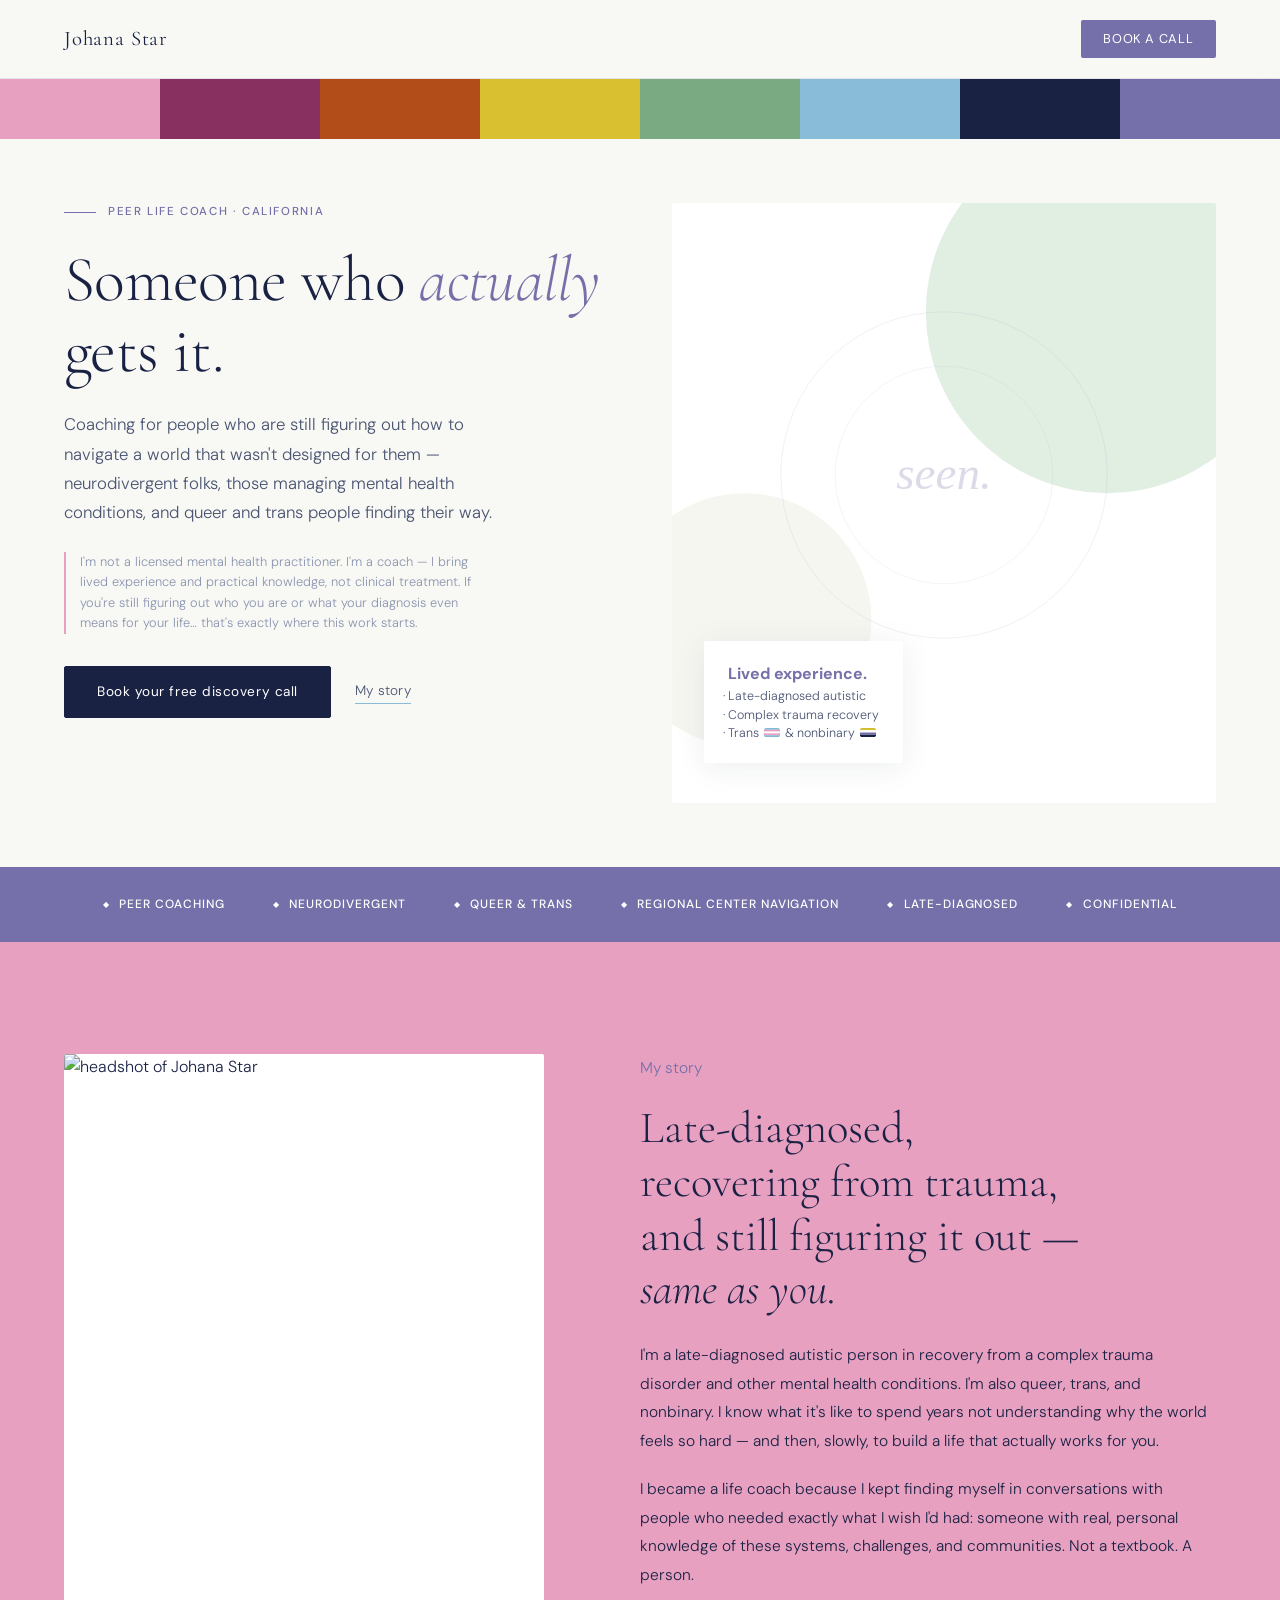
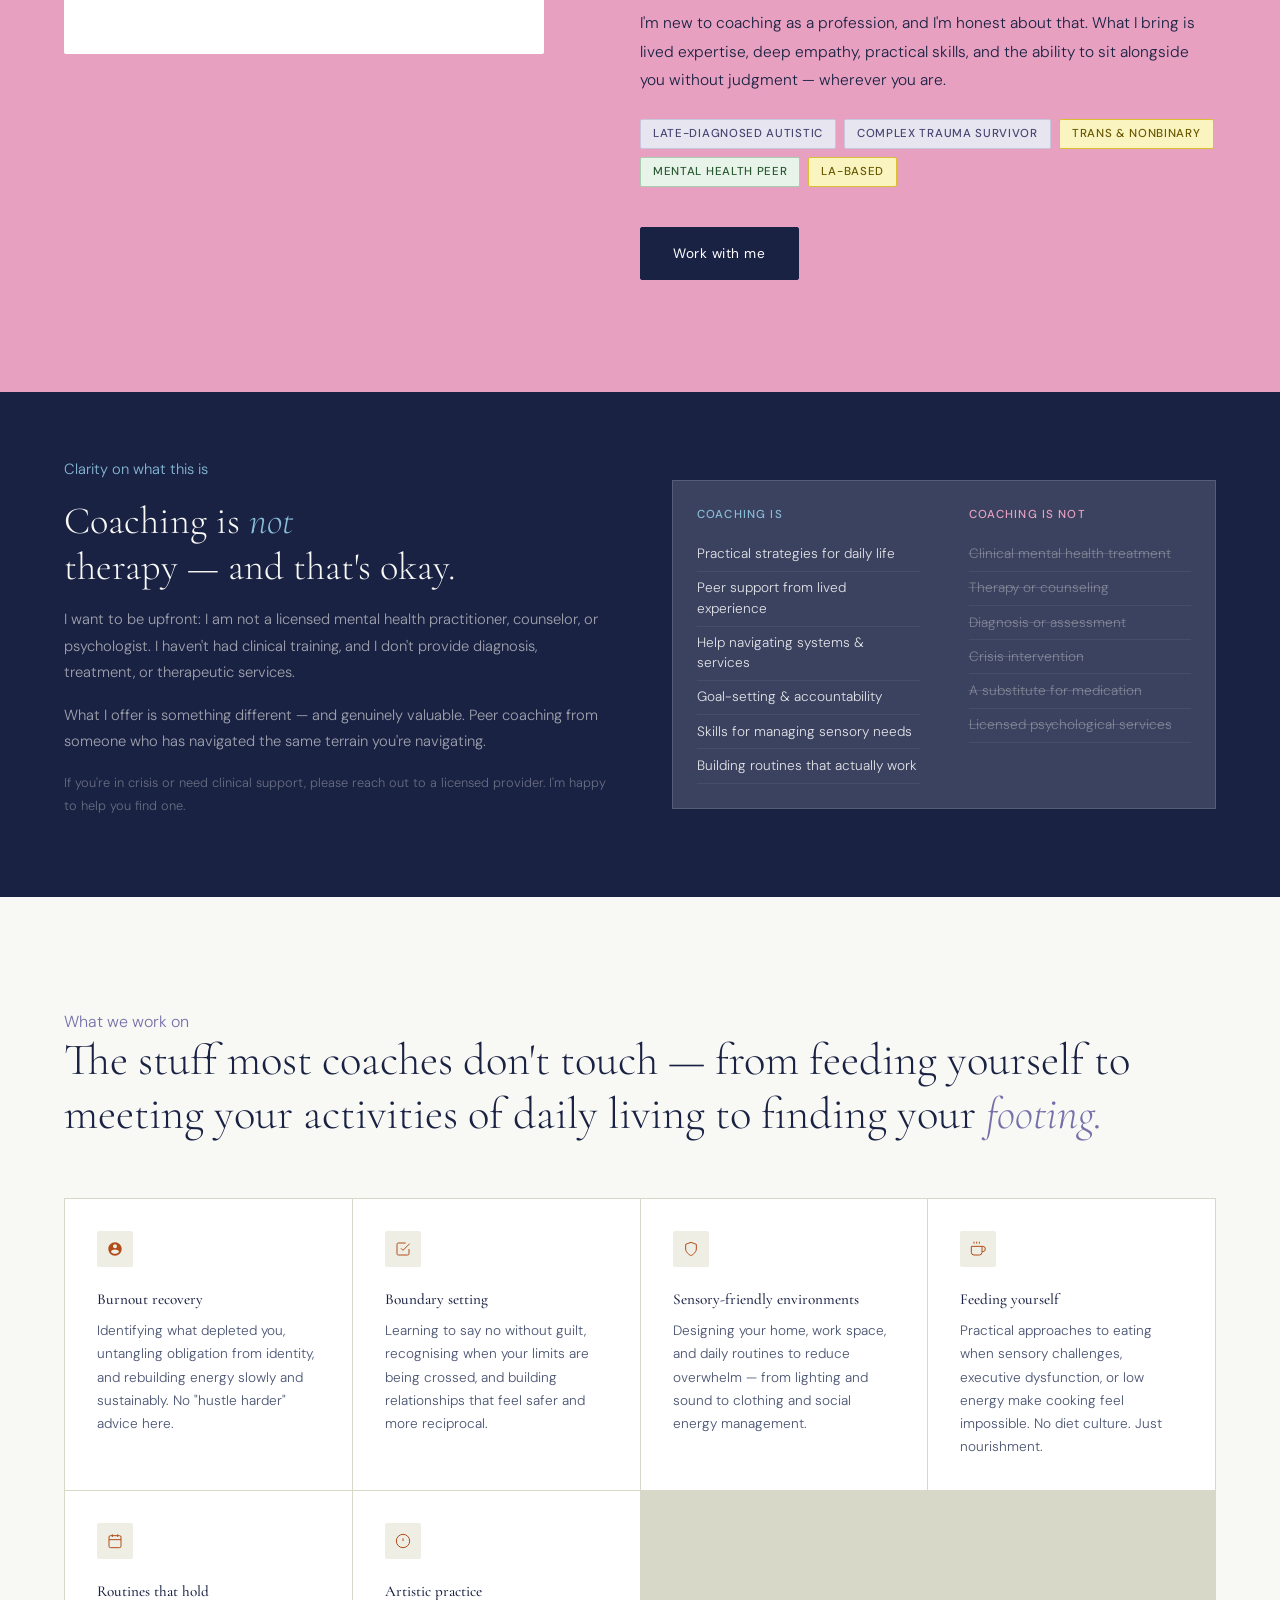
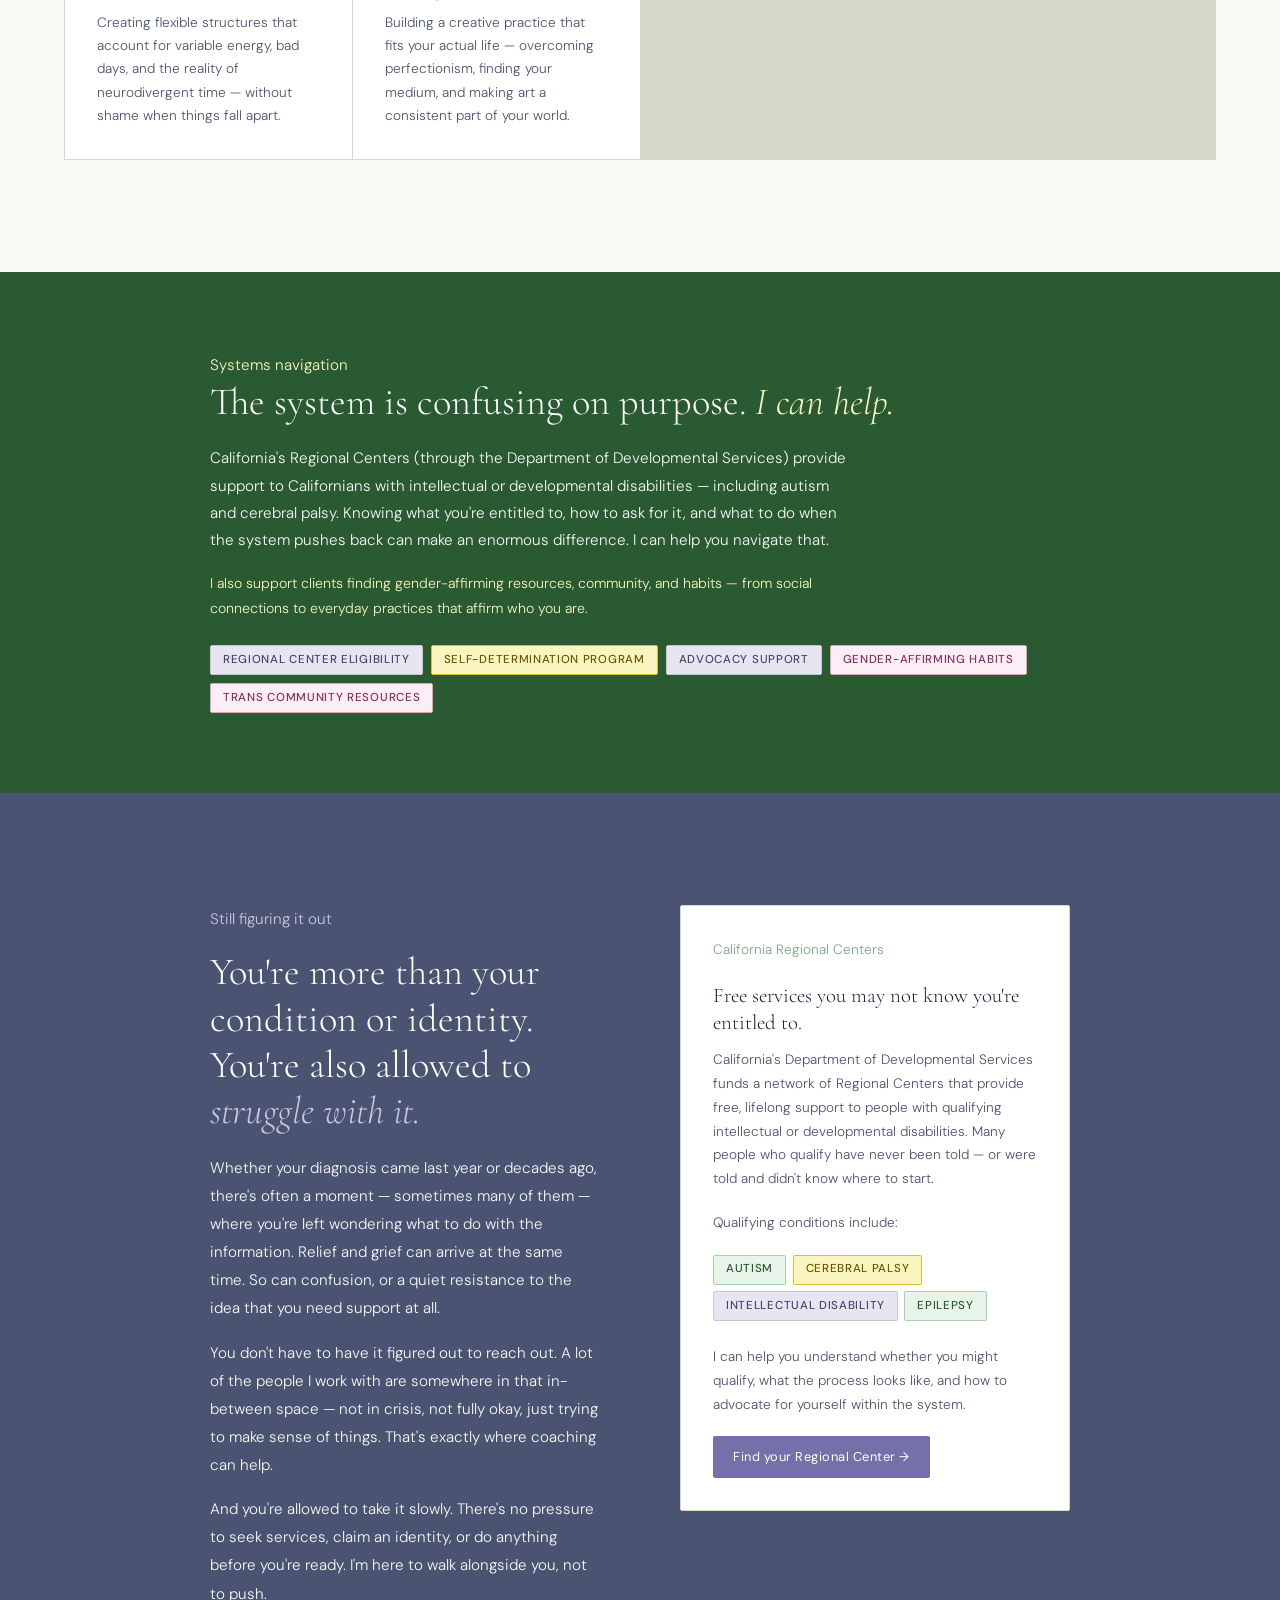
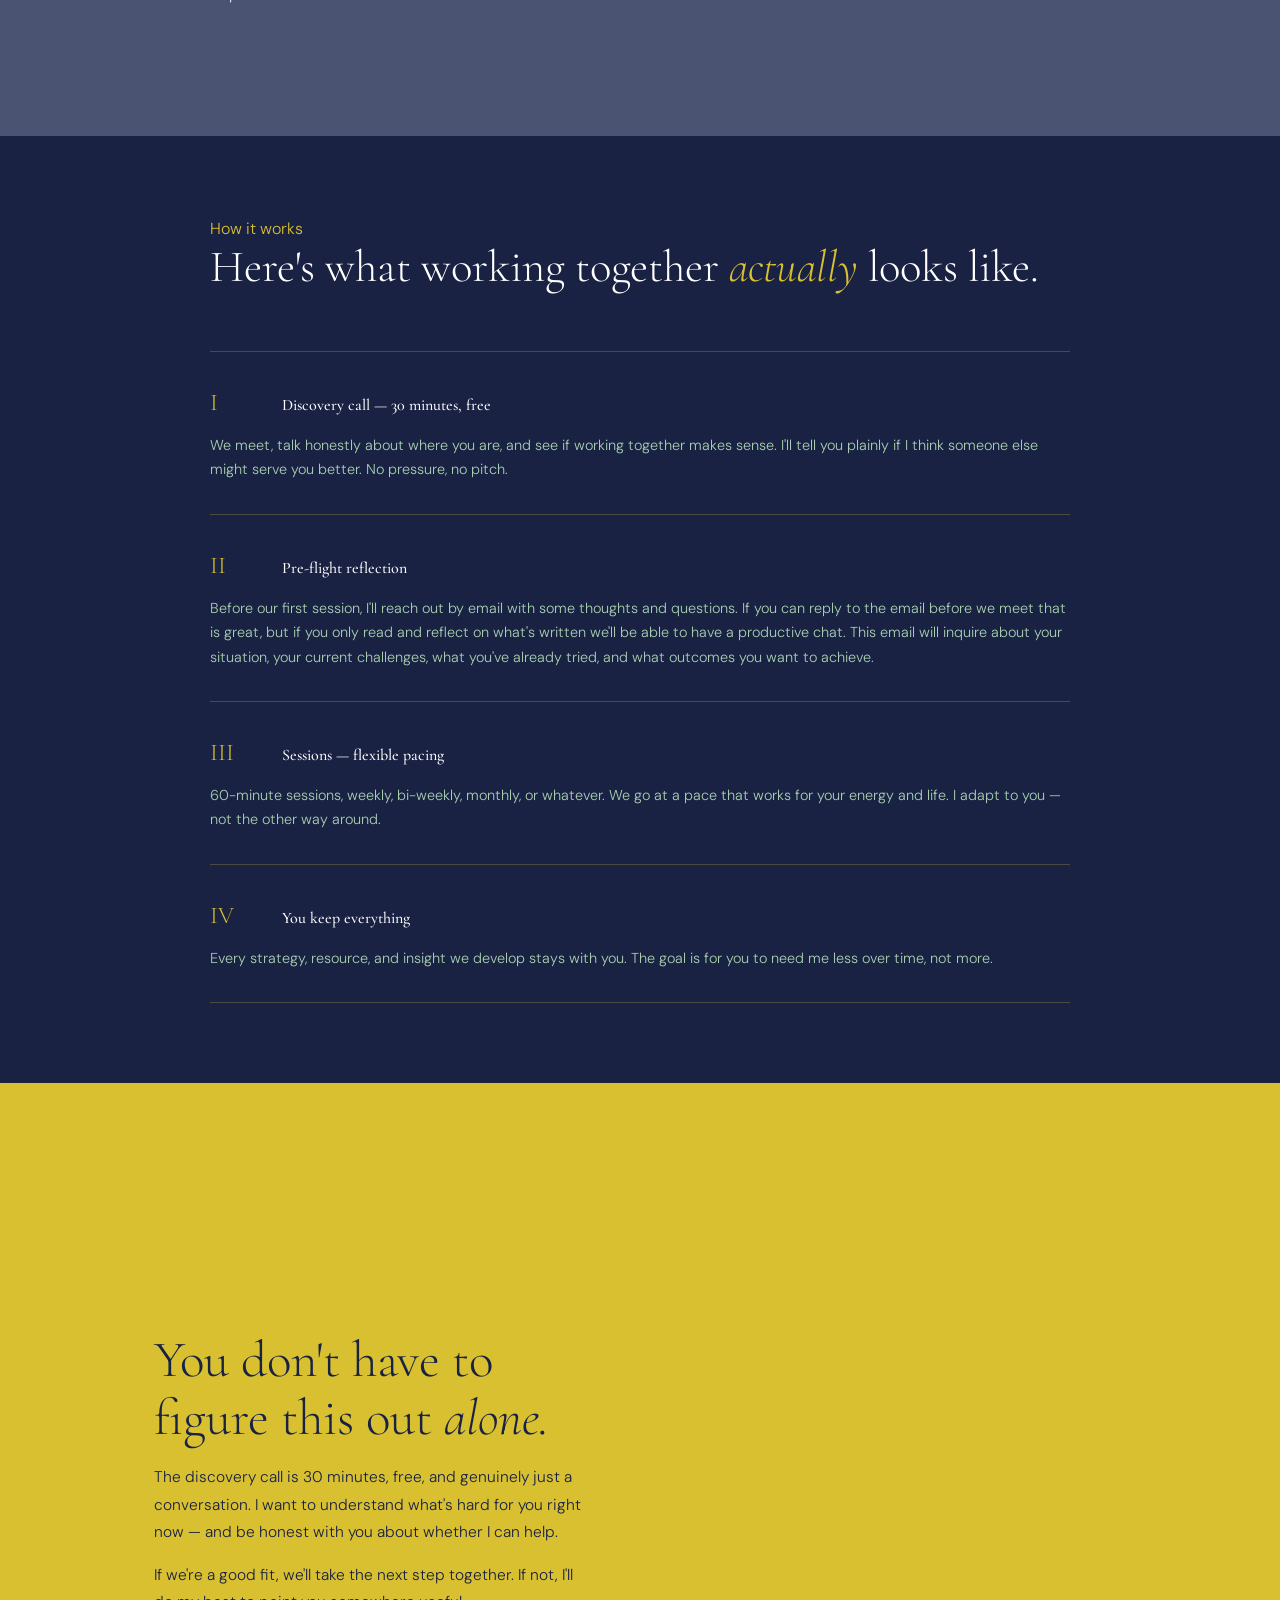
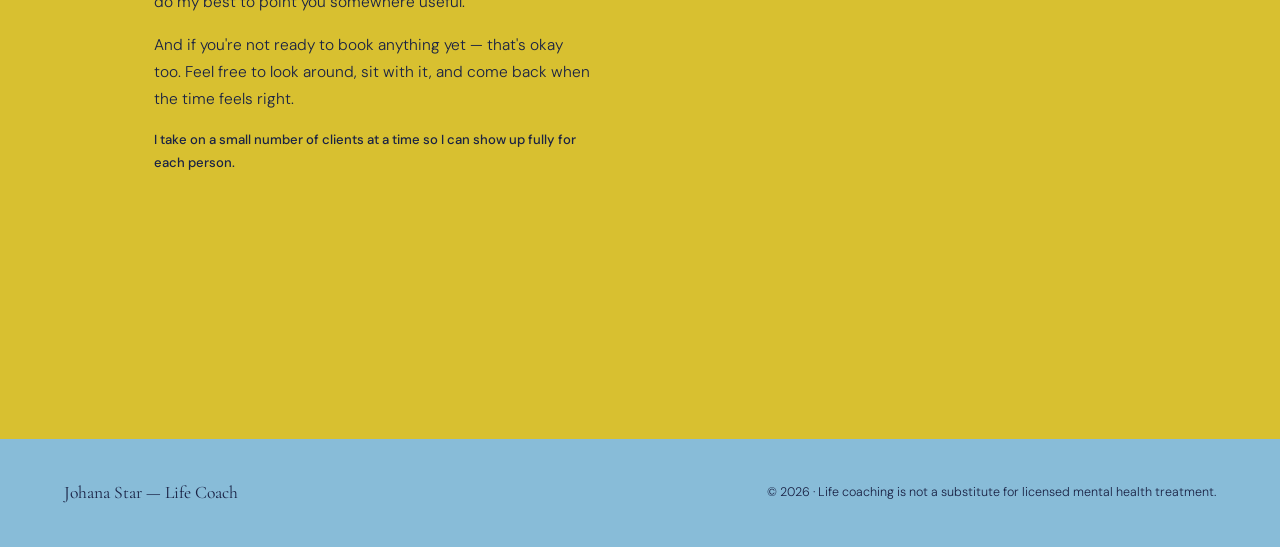
==== commit f5ada84c: "Fix to hero whitespace issue and banner issue" ====
--- a/index.html
+++ b/index.html
@@ -15,14 +15,14 @@
 </nav>
 
 <div id="banner" aria-hidden="true">
-  <div class="stripe-sakura"></div>
-  <div class="stripe-cherry"></div>
-  <div class="stripe-cayenne"></div>
-  <div class="stripe-mustard"></div>
-  <div class="stripe-sage"></div>
-  <div class="stripe-coastal"></div>
-  <div class="stripe-abyss"></div>
-  <div class="stripe-lavender"></div>
+  <div class="stripe sakura"></div>
+  <div class="stripe cherry"></div>
+  <div class="stripe cayenne"></div>
+  <div class="stripe mustard"></div>
+  <div class="stripe sage"></div>
+  <div class="stripe coastal"></div>
+  <div class="stripe abyss"></div>
+  <div class="stripe lavender"></div>
 </div>
 
 <section id="hero">
--- a/styles.css
+++ b/styles.css
@@ -188,27 +188,29 @@
   }
   body > nav .cta:hover { background: var(--accent-hover); }
   #hero {
-    min-height: 100vh;
     display: grid;
     grid-template-columns: 1fr 1fr;
-    align-items: center;
-    padding: 8rem 4rem 4rem;
+    align-items: start;
+    padding: 4rem 4rem;
     gap: 4rem;
   }
   #banner {
     display: flex;
+    width: 100%;
     height: 60px;
-    margin-top: 60px;
+    margin-top: var(--nav-height, 78px);
+  }
   }
   #banner div { flex: 1; }
-  .stripe-sakura  { background: #e8a0c0; }
-  .stripe-cherry  { background: #883060; }
-  .stripe-cayenne { background: #b24c19; }
-  .stripe-mustard { background: #d8c030; }
-  .stripe-sage    { background: #7aaa82; }
-  .stripe-coastal { background: #88bcd8; }
-  .stripe-abyss   { background: #1a2244; }
-  .stripe-lavender { background: #7570a9; }
+  .stripe         { width: 12.5%; }
+  .stripe.sakura  { background: #e8a0c0; }
+  .stripe.cherry  { background: #883060; }
+  .stripe.cayenne { background: #b24c19; }
+  .stripe.mustard { background: #d8c030; }
+  .stripe.sage    { background: #7aaa82; }
+  .stripe.coastal { background: #88bcd8; }
+  .stripe.abyss   { background: #1a2244; }
+  .stripe.lavender { background: #7570a9; }
 
 
   #hero header .eyebrow {
@@ -371,7 +373,8 @@
   #about .label, #offerings .label, #process .label, #diagnosis .label {
     color: var(--accent);
   }
-  #systems .label, .regional-center.card .label { color: var(--parchment); }
+  #systems .label { color: var(--parchment); }
+  #diagnosis .regional-center.card .label { color: var(--accent-secondary); }
   #testimonials .label { color: var(--surface-alt); }
   #not-therapy .label { color: var(--muted); }
   #about h2 {
@@ -594,7 +597,7 @@
     list-style: none;
     counter-reset: step-counter;
   }
-  .step {
+  #process .step {
     counter-increment: step-counter;
     border-top: 1px solid var(--mustard-25);
     padding: 2rem 0;
@@ -604,8 +607,8 @@
     gap: 0.25rem 2rem;
     align-items: baseline;
   }
-  .step:last-child { border-bottom: 1px solid var(--mustard-25); }
-  .step::before {
+  #process .step:last-child { border-bottom: 1px solid var(--mustard-25); }
+  #process .step::before {
     content: counter(step-counter, upper-roman);
     font-family: var(--serif);
     font-size: 1.5rem;
@@ -614,14 +617,14 @@
     grid-column: 1;
     grid-row: 1;
   }
-  .step h4 {
+  #process .step h4 {
     font-size: 1rem;
     font-weight: 500;
     color: var(--surface);
     grid-column: 2;
     grid-row: 1;
   }
-  .step p {
+  #process .step p {
     font-size: 0.9rem;
     color: var(--accent-secondary-mid);
     line-height: 1.7;
@@ -650,12 +653,12 @@
     grid-template-columns: 1fr 1fr;
     gap: 1.5rem;
   }
-  .quote {
+  #testimonials .quote {
     background: var(--surface);
     padding: 2.5rem;
     border-radius: 2px;
   }
-  .quote blockquote {
+  #testimonials .quote blockquote {
     font-size: 1.2rem;
     font-weight: 300;
     font-style: italic;
@@ -663,12 +666,12 @@
     color: var(--text);
     margin-bottom: 1.5rem;
   }
-  .quote .author {
+  #testimonials .quote .author {
     display: flex;
     align-items: center;
     gap: 0.75rem;
   }
-  .quote .avatar {
+  #testimonials .quote .avatar {
     width: 40px;
     height: 40px;
     border-radius: 50%;
@@ -680,16 +683,16 @@
     font-weight: 500;
     color: var(--accent);
   }
-  .quote .avatar.plum {
+  #testimonials .quote .avatar.plum {
     background: var(--accent-secondary-light);
     color: var(--accent-secondary);
   }
-  .quote .name {
+  #testimonials .quote .name {
     font-size: 0.85rem;
     font-weight: 500;
     color: var(--text);
   }
-  .quote .role {
+  #testimonials .quote .role {
     font-size: 0.78rem;
     color: var(--text-light);
   }
@@ -768,31 +771,32 @@
     color: var(--cream);
     margin-bottom: 1.25rem;
   }
-  .regional-center.card {
+  #diagnosis .regional-center.card {
     background: var(--surface);
     border-radius: 2px;
     padding: 2rem;
     border: 1px solid var(--surface-alt-dark);
   }
-  .regional-center.card h3 {
+  #diagnosis .regional-center.card h3 {
     font-size: 1.3rem;
     margin-bottom: 0.75rem;
     line-height: 1.3;
-  }
-  .regional-center.card p {
+    color: var(--text);
+  }
+  #diagnosis .regional-center.card p {
     font-size: 0.85rem;
     color: var(--text-mid);
     line-height: 1.75;
     margin-bottom: 1.25rem;
   }
-  .regional-center .conditions {
+  #diagnosis .regional-center .conditions {
     list-style: none;
     display: flex;
     flex-wrap: wrap;
     gap: 0.4rem;
     margin-bottom: 1.5rem;
   }
-  .regional-center .link {
+  #diagnosis .regional-center .link {
     display: inline-block;
     background: var(--accent);
     color: var(--surface);
@@ -804,7 +808,7 @@
     text-decoration: none;
     transition: background 0.2s;
   }
-  .regional-center .link:hover { background: var(--accent-hover); }
+  #diagnosis .regional-center .link:hover { background: var(--accent-hover); }
   footer {
     background: var(--muted);
     border-top: none;
@@ -860,7 +864,7 @@
       min-width: 0 !important;
       width: 100% !important;
     }
-    .step {
+    #process .step {
       gap: 0.25rem 0.75rem;
     }
     #process {
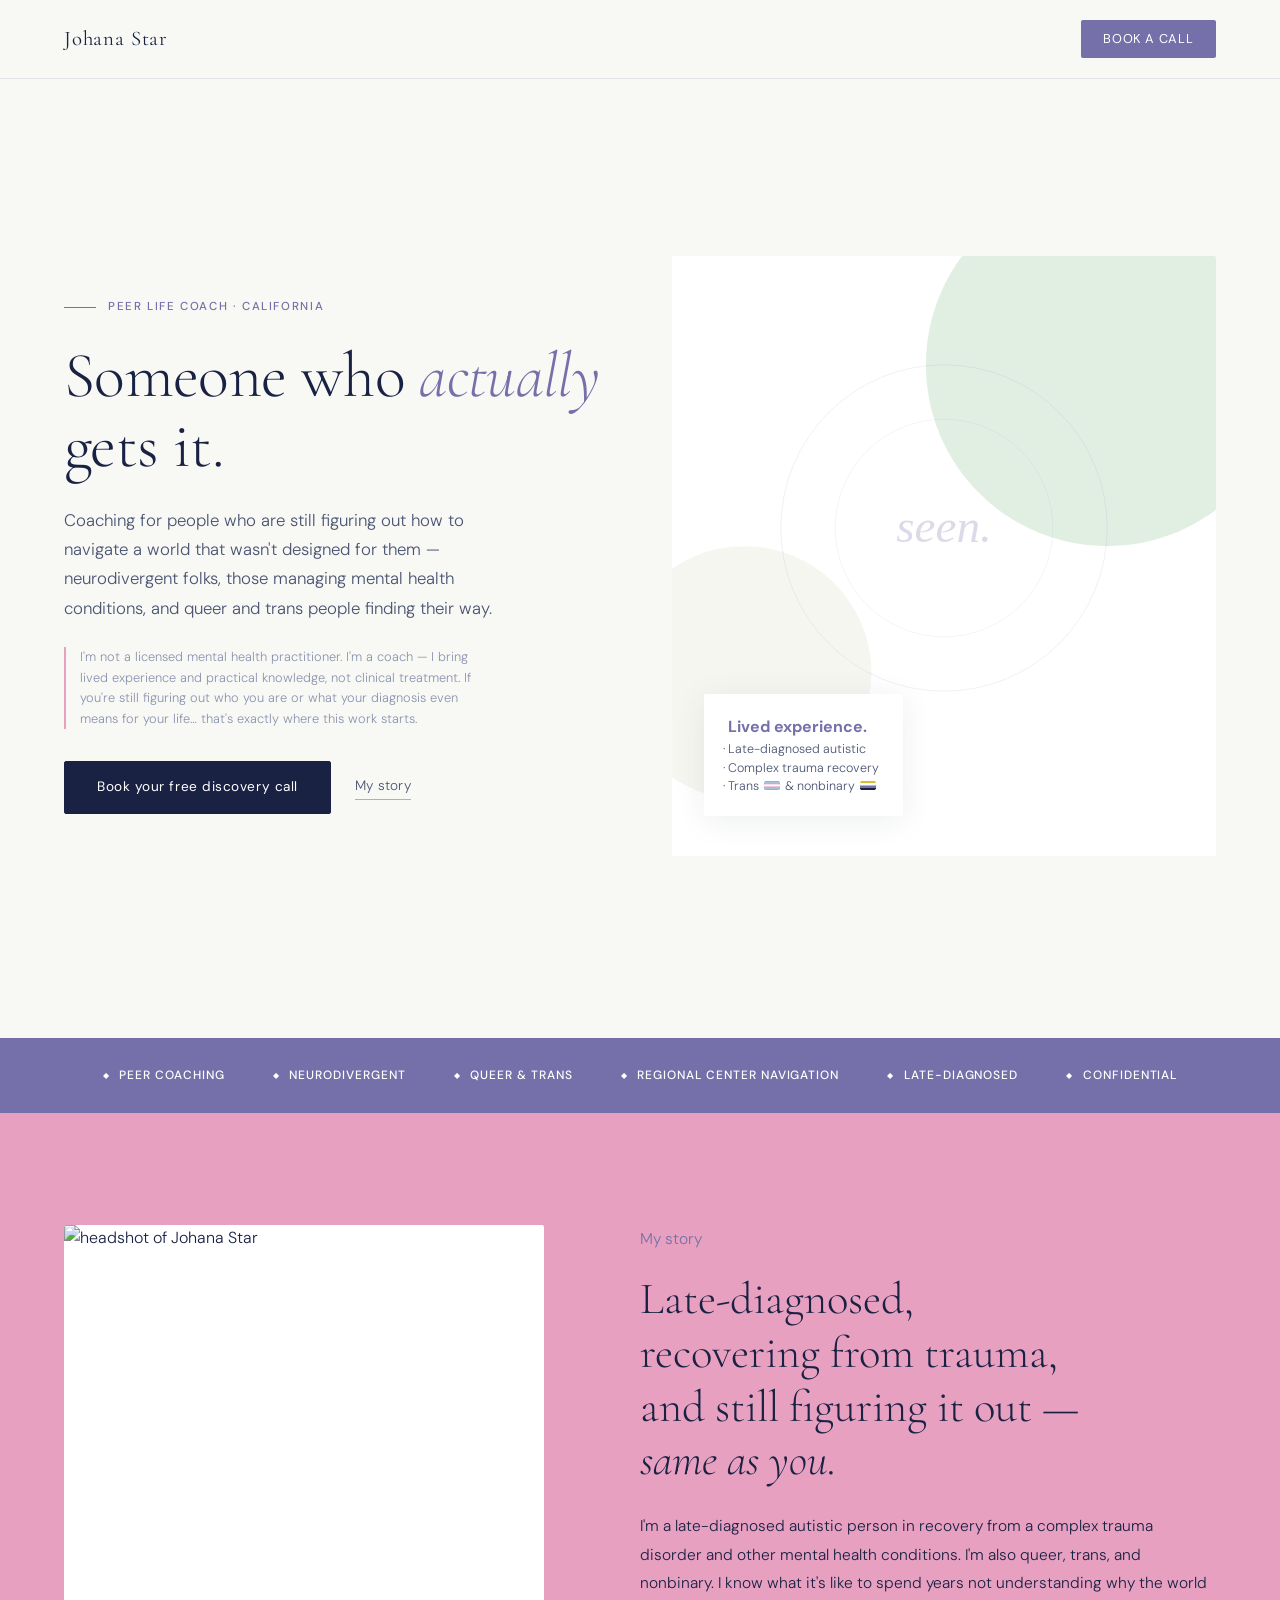
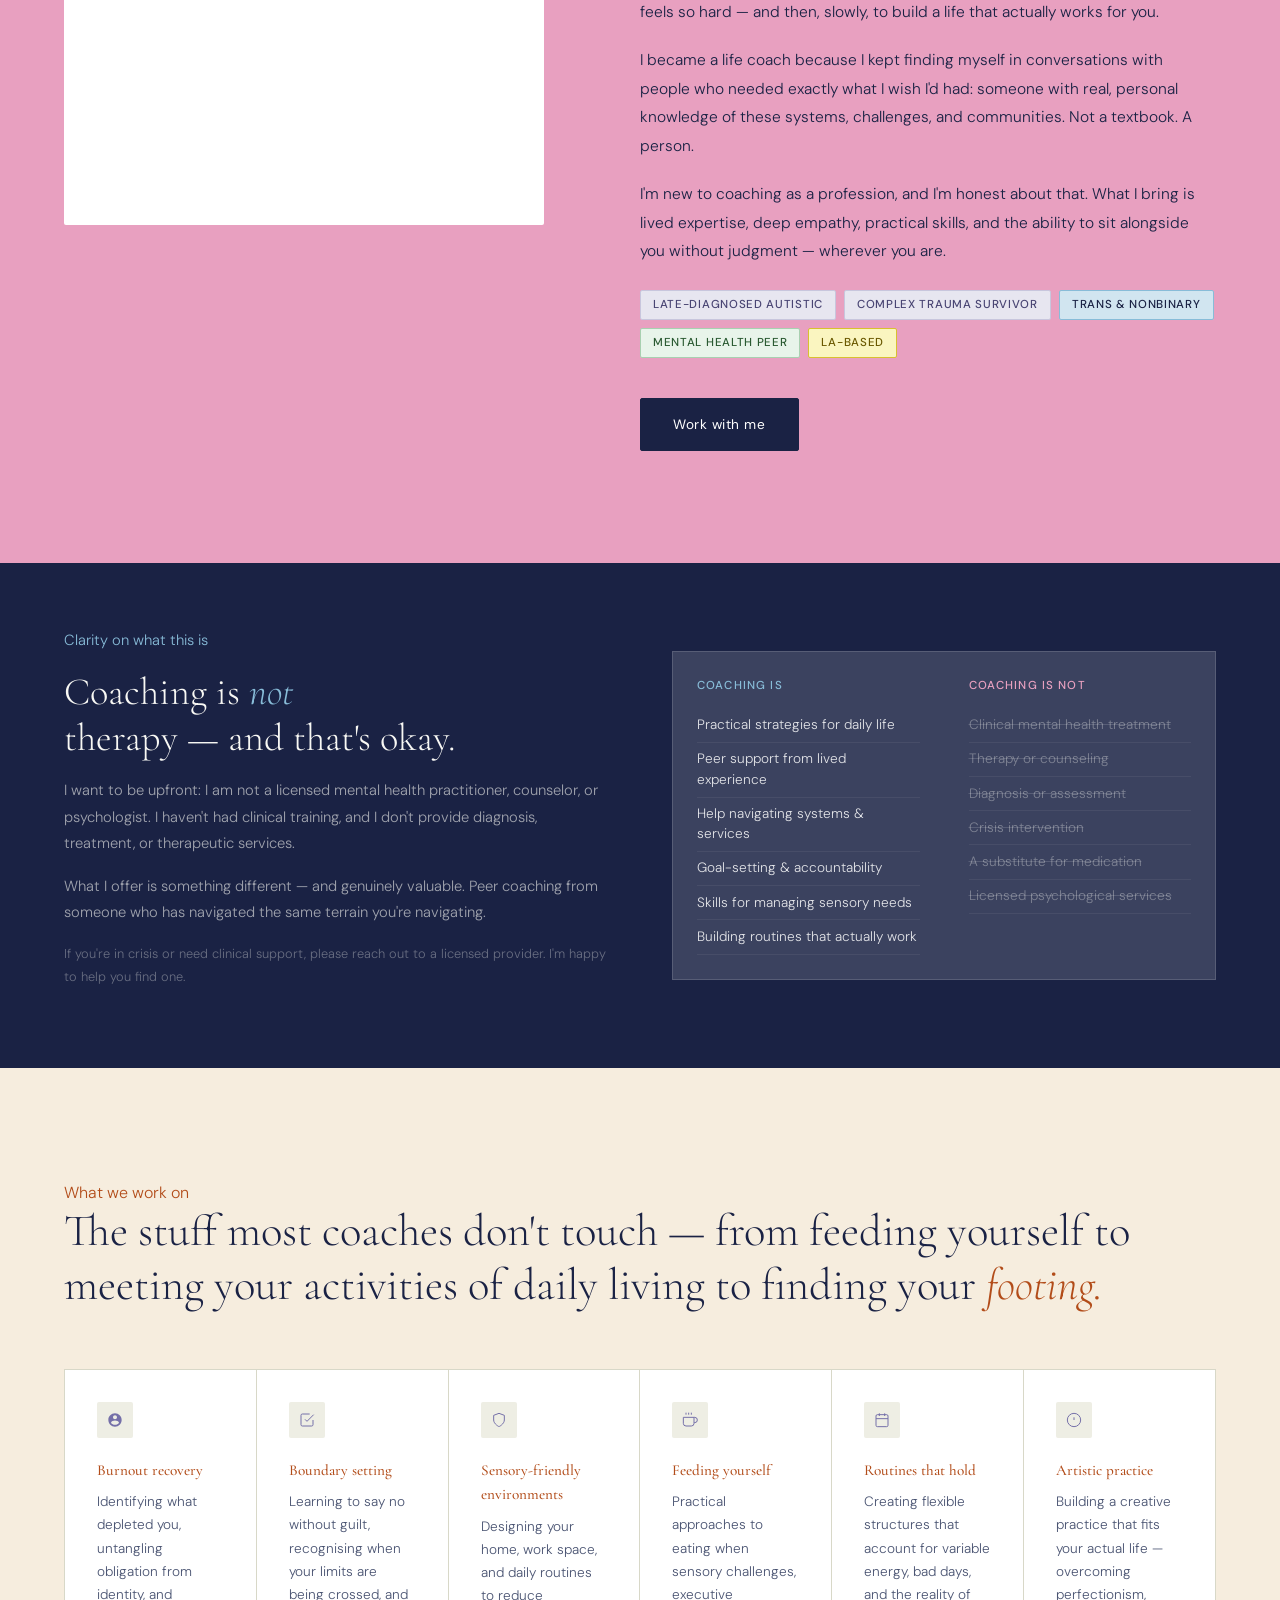
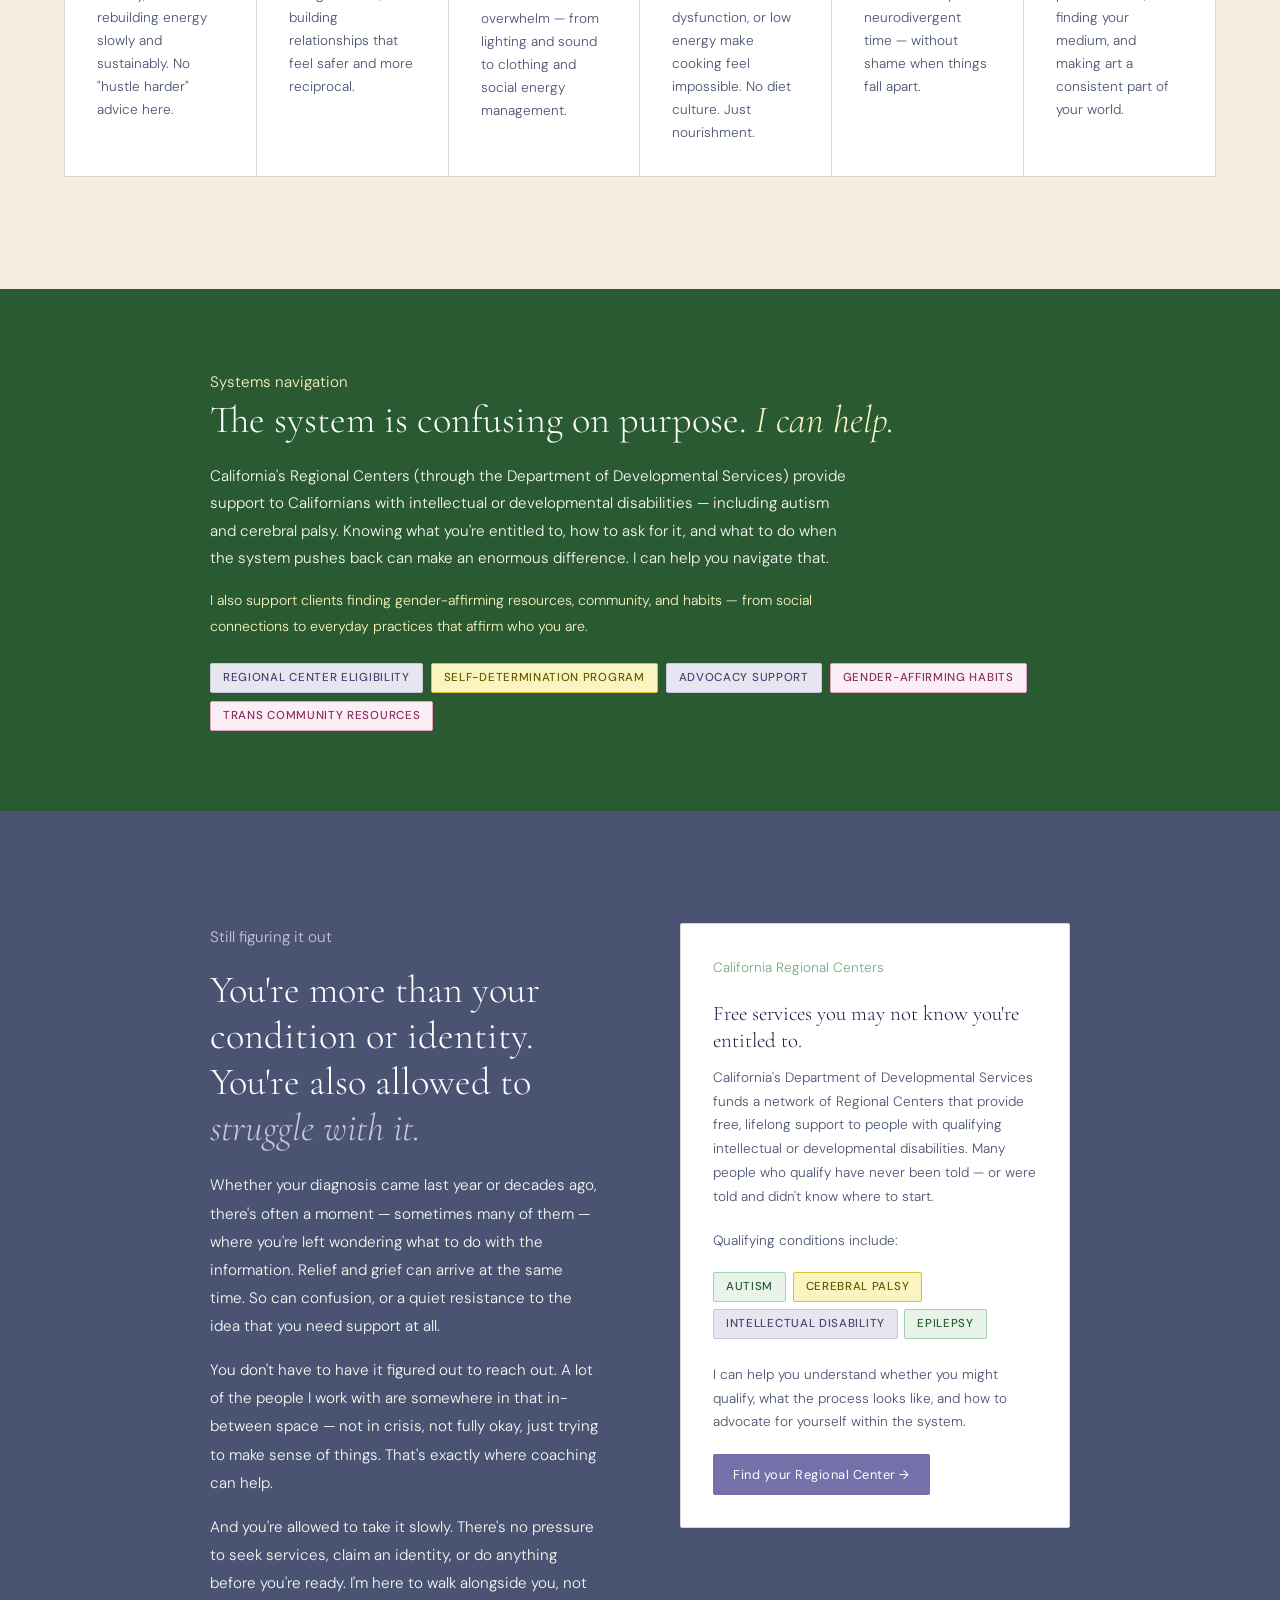
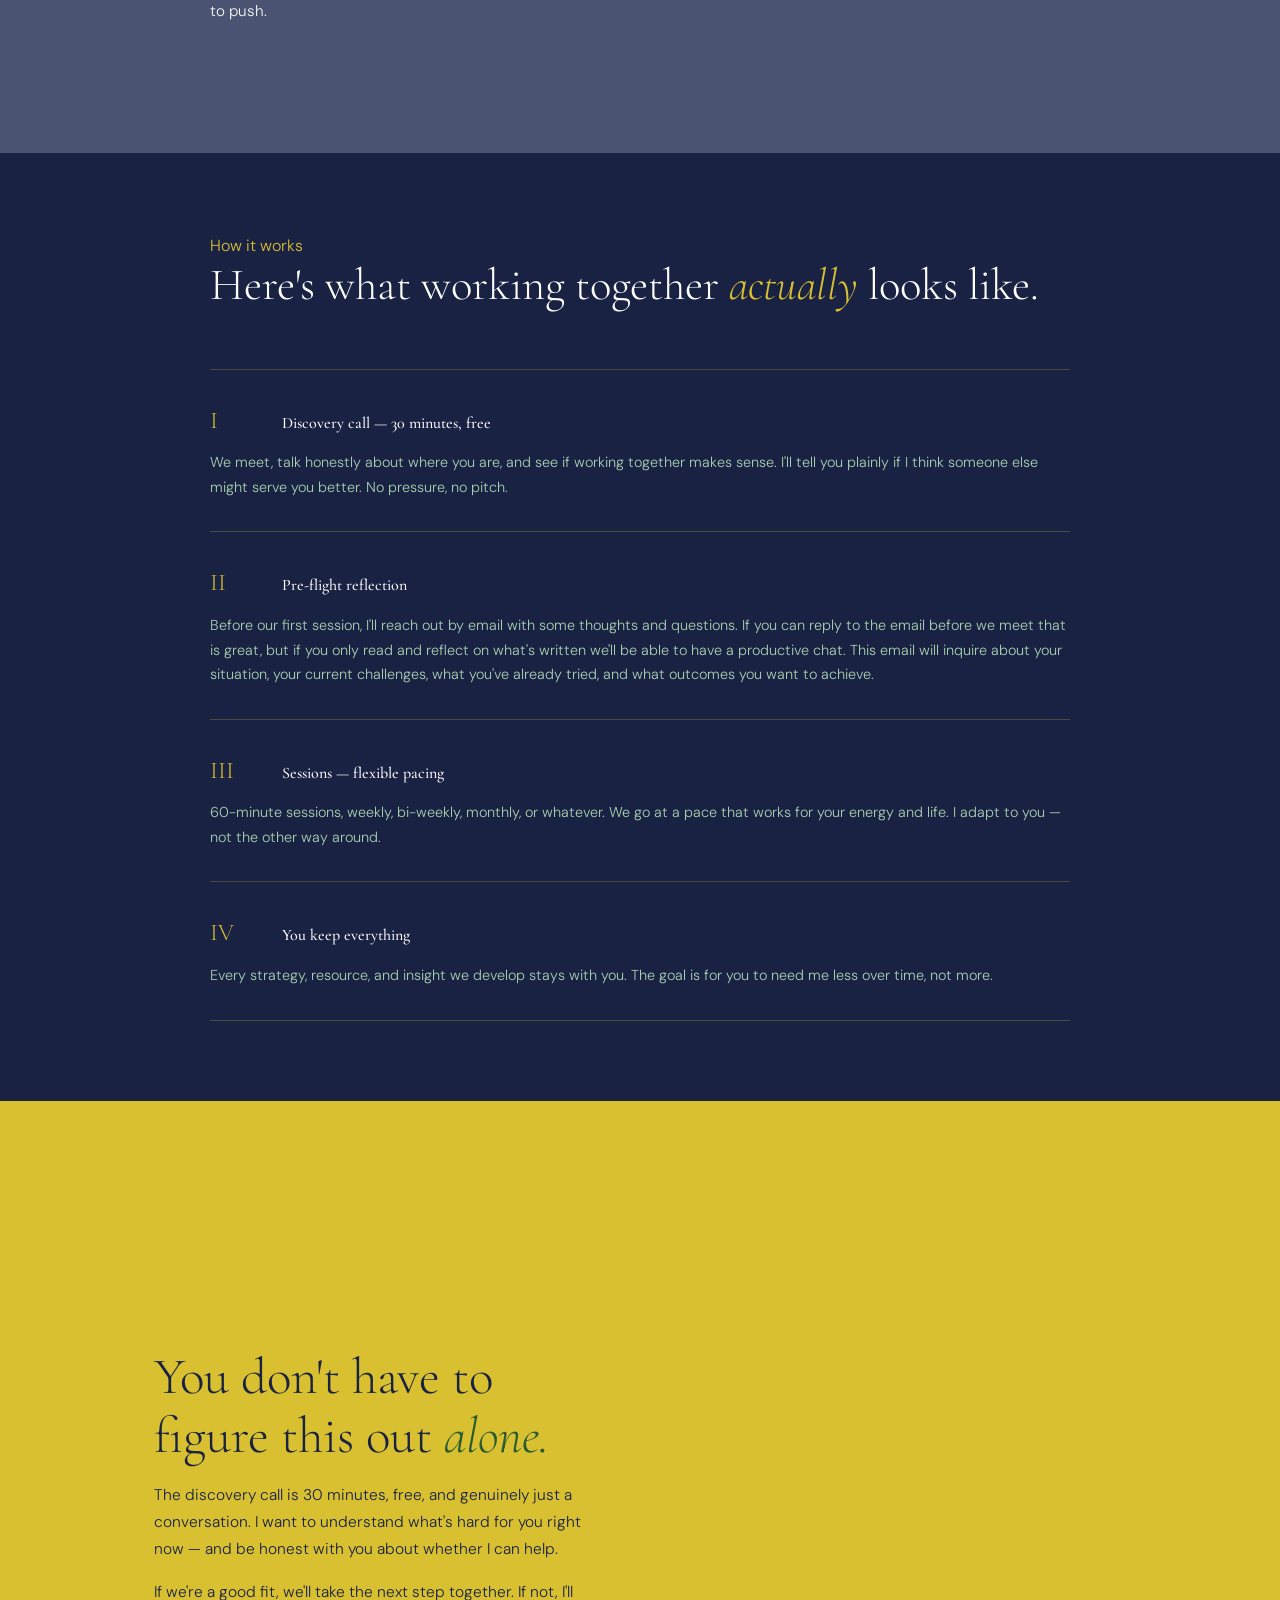
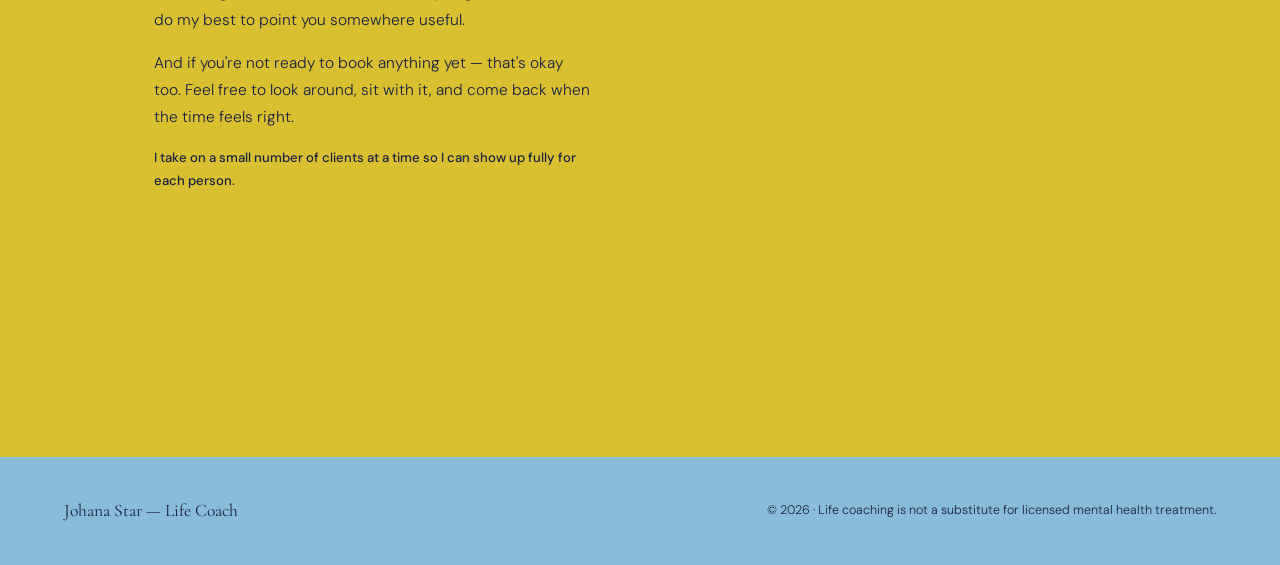
==== commit e3480260: "update palette with styleguide upgrades." ====
--- a/index.html
+++ b/index.html
@@ -90,7 +90,7 @@
     <ul class="tags">
       <li class="tag tag-accent">Late-diagnosed autistic</li>
       <li class="tag tag-accent">Complex trauma survivor</li>
-      <li class="tag tag-tertiary">Trans &amp; nonbinary</li>
+      <li class="tag tag-highlight">Trans &amp; nonbinary</li>
       <li class="tag tag-secondary">Mental health peer</li>
       <li class="tag tag-tertiary">LA-based</li>
     </ul>
--- a/styles.css
+++ b/styles.css
@@ -7,14 +7,14 @@
   :root {
     /* ─── color tokens ─────────────────────────────────────────────────────────
        Color wheel relationships:
-         · coastal (H=201°), lavender (H=245°), and navy (H=229°) are
-           analogous — a tight blue/purple cluster spanning 44°
+         · coastal (H=201°), navy (H=225°), and abyss (H=229°) are
+           analogous — a nautical blue cluster spanning 28°
          · mustard (H=51°) and lavender (H=245°) are near-complementary
            (194° apart) — they pop against each other
          · mustard (H=51°) and coastal (H=201°) are near-complementary
            (150° apart)
-         · coastal (H=201°) and lavender (H=245°) are now 44° apart —
-           a wider analogous gap than the original 24° with coastal/periwinkle
+         · lavender (H=245°) sits 44° from coastal — a wider analogous gap
+           than the original 24° with coastal/periwinkle
          · sakura (H=333°) and sage (H=130°) are near-complementary
            (157° apart) — warm pink against cool green
          · mustard (H=51°), sage (H=130°), and sakura (H=333°) form a
@@ -76,6 +76,7 @@
 
     /* blues & darks — nautical */
     --coastal:      #88bcd8;   /* shallows was considered but coastal retained */
+    --horizon:      #d1e5f0;   /* coastal (L=69%) lightened 19.0 lightness points to L=88% */
     --haze:         #8a94b0;
     --navy:         #4a5472;
     --abyss:        #1a2244;   /* swapped — abyss is now the deepest blue */
@@ -108,14 +109,16 @@
     --text-light:             var(--haze);
     --accent:                 var(--lavender);
     --accent-hover:           var(--wisteria);
-    --accent-secondary:       var(--sage);
     --accent-secondary-light: var(--mint);
     --accent-secondary-mid:   var(--thyme);
+    --accent-secondary:       var(--sage);
+    --accent-secondary-dark:  var(--pine);
     --accent-tertiary:        var(--mustard);
-    --accent-tertiary-hover:  var(--dijon);
     --highlight:              var(--sakura);
     --highlight-dark:         var(--cherry);
     --muted:                  var(--coastal);
+    --surface-warm:           var(--turmeric);
+    --accent-warm:            var(--cayenne);
     --deep:                   var(--abyss);
 
     /* ─── opacity variants ──────────────────────────────────────────────────────
@@ -124,10 +127,8 @@
     --cream-60:      rgba(248,248,244,0.60);
     --cream-35:      rgba(248,248,244,0.35);
     --cream-15:      rgba(248,248,244,0.15);
-    --cream-8:       rgba(248,248,244,0.08);
     --cream-6:       rgba(248,248,244,0.06);
     --white-85:      rgba(255,255,255,0.85);
-    --white-30:      rgba(255,255,255,0.30);
     --white-15:      rgba(255,255,255,0.15);
     --lavender-15:   rgba(117,112,169,0.15);
     --mustard-25:    rgba(216,192,48,0.25);
@@ -188,29 +189,30 @@
   }
   body > nav .cta:hover { background: var(--accent-hover); }
   #hero {
-    display: grid;
+    min-height: 100vh;
+    display: grid; /* When I disable this attribute I get no padding between #hero and #banner.
+                      Why does grid make the section have more whitespace at the top?
+                      (I presume this impacts the bottom as well, as the whitespace gap there is quite large.) */
     grid-template-columns: 1fr 1fr;
-    align-items: start;
-    padding: 4rem 4rem;
+    align-items: center;
+    padding: 0rem 4rem 4rem;
     gap: 4rem;
   }
   #banner {
     display: flex;
-    width: 100%;
     height: 60px;
-    margin-top: var(--nav-height, 78px);
-  }
+    margin-top: 78px; /* determined through trial and error that the nav is 78px high. Can we compute that somehow?
+                         That is, why did we think it was only 60px high? */
   }
   #banner div { flex: 1; }
-  .stripe         { width: 12.5%; }
-  .stripe.sakura  { background: #e8a0c0; }
-  .stripe.cherry  { background: #883060; }
-  .stripe.cayenne { background: #b24c19; }
-  .stripe.mustard { background: #d8c030; }
-  .stripe.sage    { background: #7aaa82; }
-  .stripe.coastal { background: #88bcd8; }
-  .stripe.abyss   { background: #1a2244; }
-  .stripe.lavender { background: #7570a9; }
+  .stripe-sakura  { background: #e8a0c0; }
+  .stripe-cherry  { background: #883060; }
+  .stripe-cayenne { background: #b24c19; }
+  .stripe-mustard { background: #d8c030; }
+  .stripe-sage    { background: #7aaa82; }
+  .stripe-coastal { background: #88bcd8; }
+  .stripe-abyss   { background: #1a2244; }
+  .stripe-lavender { background: #7570a9; }
 
 
   #hero header .eyebrow {
@@ -373,6 +375,7 @@
   #about .label, #offerings .label, #process .label, #diagnosis .label {
     color: var(--accent);
   }
+  #offerings .label { color: var(--accent-warm); }
   #systems .label { color: var(--parchment); }
   #diagnosis .regional-center.card .label { color: var(--accent-secondary); }
   #testimonials .label { color: var(--surface-alt); }
@@ -427,6 +430,13 @@
     background: var(--blush);
     border-color: var(--highlight);
   }
+  /* tag-highlight (sakura tones) is invisible on the sakura about background —
+     substitute coastal family for contrast */
+  #about .tag-highlight {
+    color: var(--abyss);
+    background: var(--horizon);
+    border-color: var(--coastal);
+  }
   #about .portrait {
     aspect-ratio: 4/5;
     background: var(--surface);
@@ -495,13 +505,13 @@
     text-decoration: line-through;
     text-decoration-color: var(--white-15);
   }
-  #offerings { padding: 7rem 4rem; }
+  #offerings { padding: 7rem 4rem; background: var(--surface-warm); }
   #offerings .header { margin-bottom: 3.5rem; }
   #offerings h2 {
     font-size: clamp(2rem, 3.5vw, 2.8rem);
     line-height: 1.2;
   }
-  #offerings h2 em { color: var(--accent); }
+  #offerings h2 em { color: var(--accent-warm); }
   #offerings .grid {
     display: grid;
     grid-template-columns: repeat(auto-fit, minmax(280px, 1fr));
@@ -509,6 +519,9 @@
     background: var(--surface-alt-dark);
     border: 1px solid var(--surface-alt-dark);
     margin-top: 2.5rem;
+  }
+  @media (min-width: 1268px) {
+    #offerings .grid { grid-template-columns: repeat(6, 1fr); }
   }
   #offerings .card {
     background: var(--surface);
@@ -531,7 +544,7 @@
   #offerings .card h3 {
     font-size: 0.95rem;
     font-weight: 500;
-    color: var(--text);
+    color: var(--accent-warm);
     margin-bottom: 0.5rem;
   }
   #offerings .card p {
@@ -715,7 +728,7 @@
     margin-bottom: 1rem;
     color: var(--text);
   }
-  #book .pitch h2 em { color: var(--text); }
+  #book .pitch h2 em { color: var(--accent-secondary-dark); }
   #book .pitch p {
     color: var(--text);
     line-height: 1.75;
@@ -727,15 +740,6 @@
     color: var(--text);
     font-weight: 500;
     margin-top: 0.5rem;
-  }
-  #book .calendly {
-    max-width: 100%;
-    overflow: hidden;
-  }
-  #book .calendly iframe,
-  #book .calendly > div {
-    max-width: 100% !important;
-    width: 100% !important;
   }
   .calendly-inline-widget {
     max-width: 100% !important;
@@ -1171,3 +1175,240 @@
 }
 body.palette-page .usage-zero .usage-label { color: var(--chevre); }
 body.palette-page .usage-zero .usage-note { color: var(--chevre); }
+
+body.palette-page .type-section {
+  margin-top: 3rem;
+  border-top: 1px solid var(--chevre);
+  padding-top: 2rem;
+}
+body.palette-page .type-section h2 {
+  font-family: var(--serif);
+  font-size: clamp(1.8rem, 3vw, 2.4rem);
+  font-weight: 300;
+  margin-bottom: 0.5rem;
+}
+body.palette-page .type-section h3 {
+  font-size: 0.65rem;
+  font-weight: 500;
+  letter-spacing: 0.1em;
+  text-transform: uppercase;
+  color: var(--navy);
+  margin-top: 0.25rem;
+  margin-bottom: 2rem;
+}
+body.palette-page .type-specimen {
+  border-top: 0.5px solid var(--chevre);
+  padding: 1.5rem 0;
+  display: grid;
+  grid-template-columns: 220px 1fr;
+  gap: 1rem 3rem;
+  align-items: start;
+}
+body.palette-page .type-specimen:last-child {
+  border-bottom: 0.5px solid var(--chevre);
+}
+body.palette-page .type-label {
+  font-size: 0.72rem;
+  font-weight: 500;
+  letter-spacing: 0.04em;
+  color: var(--navy);
+  padding-top: 0.25rem;
+}
+body.palette-page .type-meta {
+  font-size: 0.62rem;
+  font-family: 'Courier New', monospace;
+  color: var(--haze);
+  letter-spacing: 0.04em;
+  margin-top: 0.35rem;
+  grid-column: 1;
+}
+body.palette-page .type-example {
+  grid-column: 2;
+  grid-row: 1 / 3;
+  color: var(--abyss);
+}
+body.palette-page .type-h1 {
+  font-family: var(--serif);
+  font-size: clamp(2.6rem, 5vw, 4rem);
+  font-weight: 300;
+  line-height: 1.1;
+  letter-spacing: -0.01em;
+}
+body.palette-page .type-h1 em { font-style: italic; color: var(--lavender); }
+body.palette-page .type-h2 {
+  font-family: var(--serif);
+  font-size: clamp(2rem, 3.5vw, 2.8rem);
+  font-weight: 300;
+  line-height: 1.2;
+}
+body.palette-page .type-h2 em { font-style: italic; color: var(--lavender); }
+body.palette-page .type-h3 {
+  font-family: var(--serif);
+  font-size: clamp(1.8rem, 3vw, 2.4rem);
+  font-weight: 300;
+  line-height: 1.2;
+}
+body.palette-page .type-h3 em { font-style: italic; color: var(--lavender); }
+body.palette-page .type-h4 {
+  font-size: 1rem;
+  font-weight: 500;
+}
+body.palette-page .type-body {
+  font-size: 0.97rem;
+  line-height: 1.8;
+  font-weight: 300;
+}
+body.palette-page .type-label-ex {
+  font-size: 0.72rem;
+  font-weight: 500;
+  letter-spacing: 0.14em;
+  text-transform: uppercase;
+  color: var(--lavender);
+}
+body.palette-page .type-trust {
+  font-size: 0.75rem;
+  font-weight: 500;
+  letter-spacing: 0.08em;
+  text-transform: uppercase;
+}
+body.palette-page .type-note {
+  font-size: 0.8rem;
+  line-height: 1.6;
+  font-weight: 300;
+  color: var(--navy);
+  border-left: 2px solid var(--sakura);
+  padding-left: 0.9rem;
+}
+body.palette-page .type-cta {
+  display: inline-block;
+  font-size: 0.8rem;
+  font-weight: 400;
+  letter-spacing: 0.06em;
+  text-transform: uppercase;
+  background: var(--lavender);
+  color: var(--white);
+  padding: 0.55rem 1.4rem;
+  border-radius: 2px;
+}
+
+body.palette-page .components-section {
+  margin-top: 3rem;
+  border-top: 1px solid var(--chevre);
+  padding-top: 2rem;
+}
+body.palette-page .components-section h2 {
+  font-family: var(--serif);
+  font-size: clamp(1.8rem, 3vw, 2.4rem);
+  font-weight: 300;
+  margin-bottom: 0.5rem;
+}
+body.palette-page .components-section h3 {
+  font-size: 0.65rem;
+  font-weight: 500;
+  letter-spacing: 0.1em;
+  text-transform: uppercase;
+  color: var(--navy);
+  margin-top: 0.25rem;
+  margin-bottom: 2rem;
+}
+body.palette-page .component-group {
+  border-top: 0.5px solid var(--chevre);
+  padding: 1.5rem 0;
+}
+body.palette-page .component-group:last-child {
+  border-bottom: 0.5px solid var(--chevre);
+}
+body.palette-page .component-label {
+  font-size: 0.72rem;
+  font-weight: 500;
+  letter-spacing: 0.08em;
+  text-transform: uppercase;
+  color: var(--navy);
+  margin-bottom: 0.35rem;
+}
+body.palette-page .component-desc {
+  font-size: 0.8rem;
+  color: var(--haze);
+  line-height: 1.6;
+  max-width: 640px;
+  margin-bottom: 1.25rem;
+}
+body.palette-page .component-example {
+  background: var(--feta);
+  border-radius: 4px;
+  padding: 1.5rem 2rem;
+  display: flex;
+  align-items: center;
+  gap: 1.5rem;
+  flex-wrap: wrap;
+}
+body.palette-page .component-note {
+  font-size: 0.72rem;
+  color: var(--haze);
+  font-family: 'Courier New', monospace;
+  margin-top: 0.75rem;
+  padding-left: 0.75rem;
+  border-left: 2px solid var(--chevre);
+  line-height: 1.6;
+}
+
+/* style guide component examples */
+body.palette-page .sg-tags {
+  list-style: none;
+  display: flex;
+  flex-wrap: wrap;
+  gap: 0.5rem;
+  padding: 0;
+}
+body.palette-page .sg-offering-example {
+  background: var(--turmeric);
+  padding: 2rem;
+}
+body.palette-page .sg-card {
+  max-width: 280px;
+  background: var(--surface);
+  padding: 2rem;
+}
+body.palette-page .sg-card .icon {
+  width: 36px;
+  height: 36px;
+  border-radius: 2px;
+  background: var(--surface-alt);
+  display: flex;
+  align-items: center;
+  justify-content: center;
+  margin-bottom: 1.25rem;
+}
+body.palette-page .sg-card .icon img {
+  width: 16px;
+  height: 16px;
+}
+body.palette-page h3.sg-card-h3 {
+  font-size: 0.95rem;
+  font-weight: 500;
+  color: var(--cayenne);
+  margin-bottom: 0.5rem;
+}
+body.palette-page .sg-card-p {
+  font-size: 0.85rem;
+  color: var(--text-mid);
+  line-height: 1.7;
+}
+
+
+body.palette-page .component-sublabel {
+  font-size: 0.65rem;
+  font-weight: 500;
+  letter-spacing: 0.08em;
+  text-transform: uppercase;
+  color: var(--haze);
+  margin-top: 1rem;
+  margin-bottom: 0.5rem;
+}
+
+body.palette-page .component-example #about {
+  display: block;
+  min-height: unset;
+  padding: 0;
+  grid-template-columns: unset;
+}
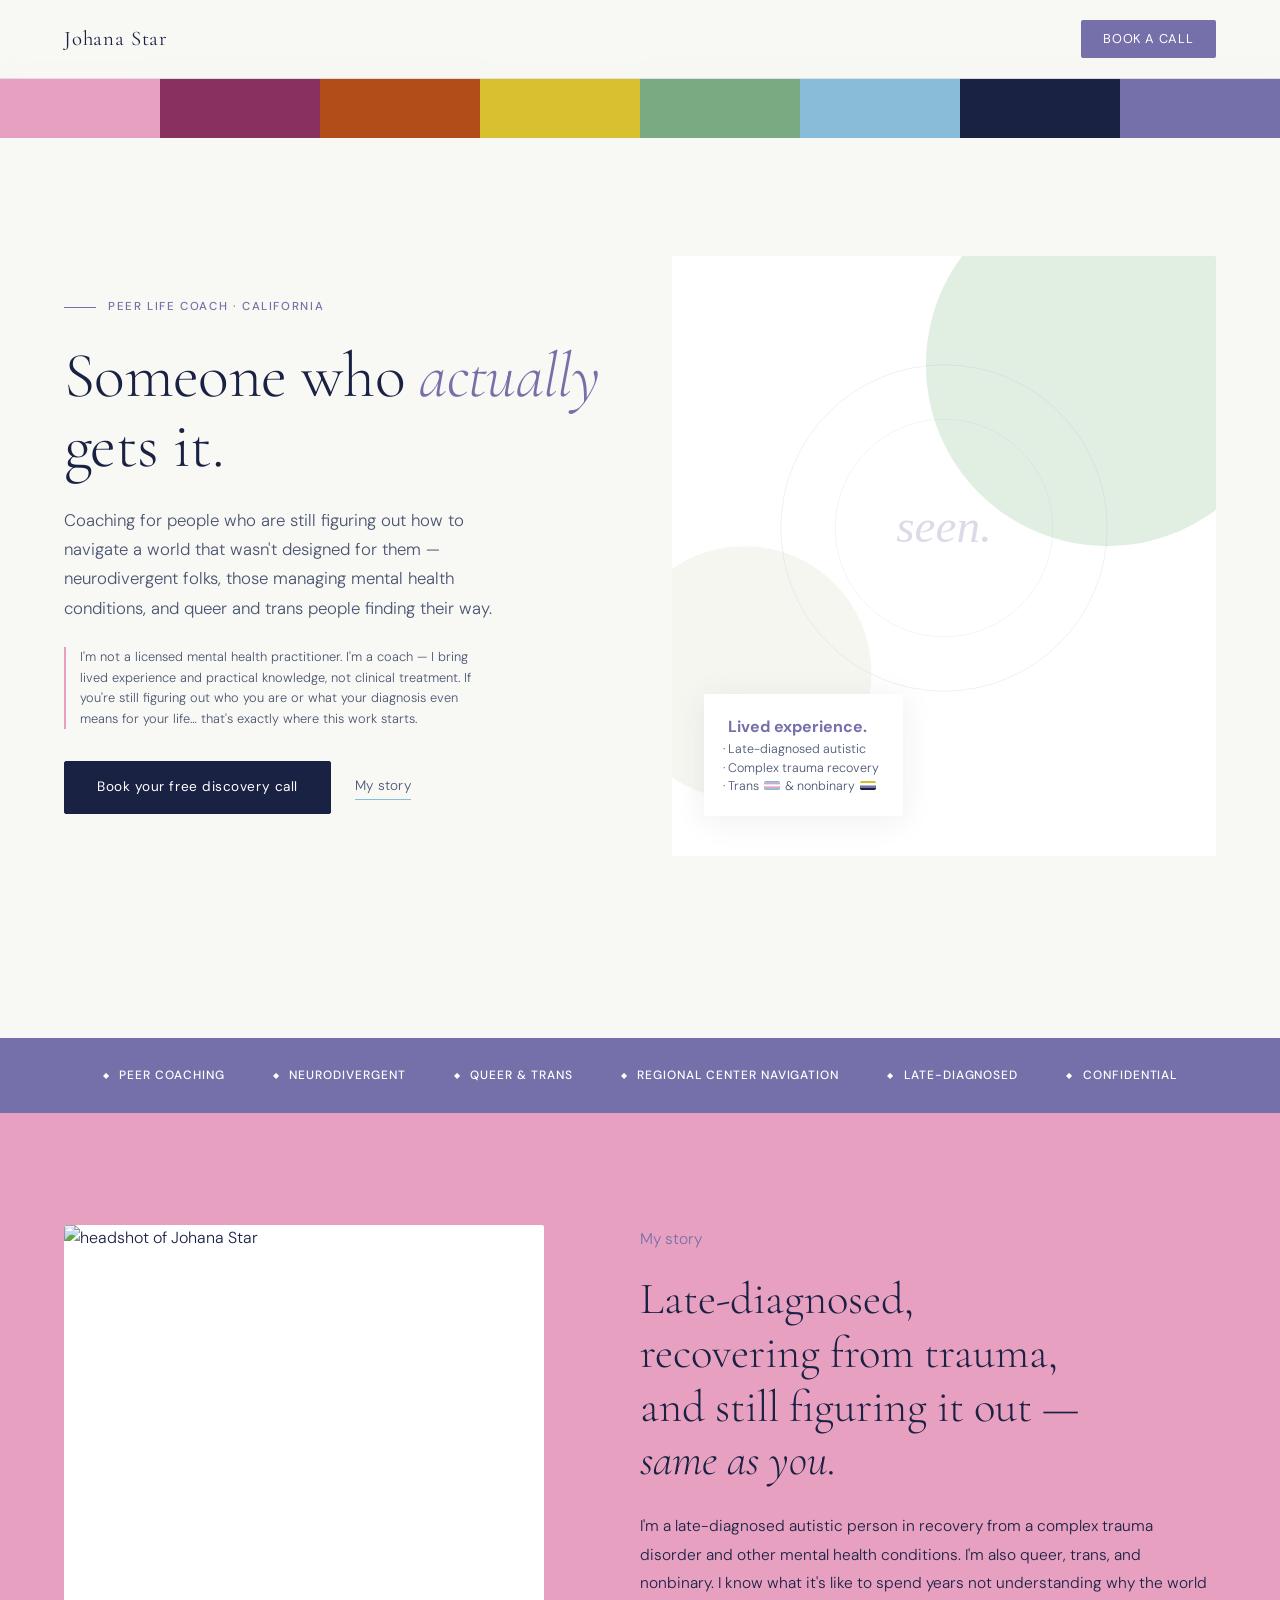
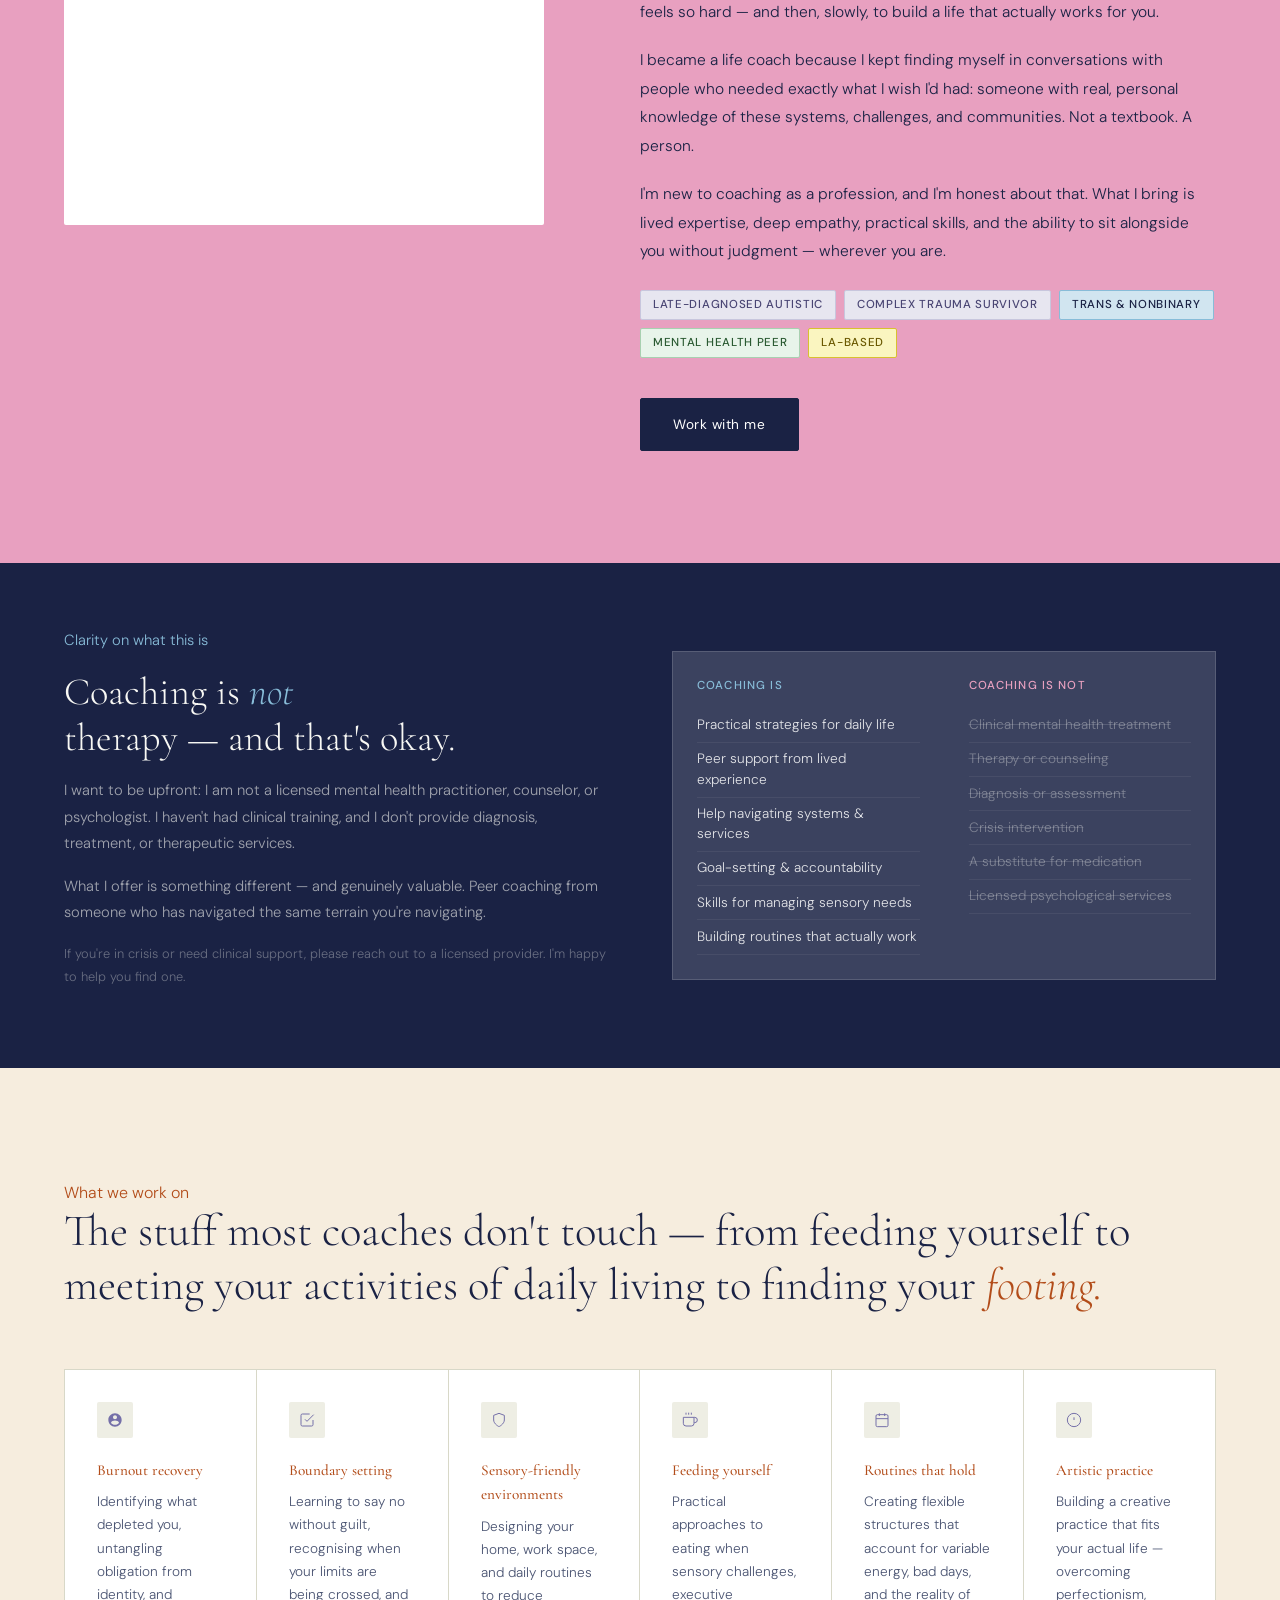
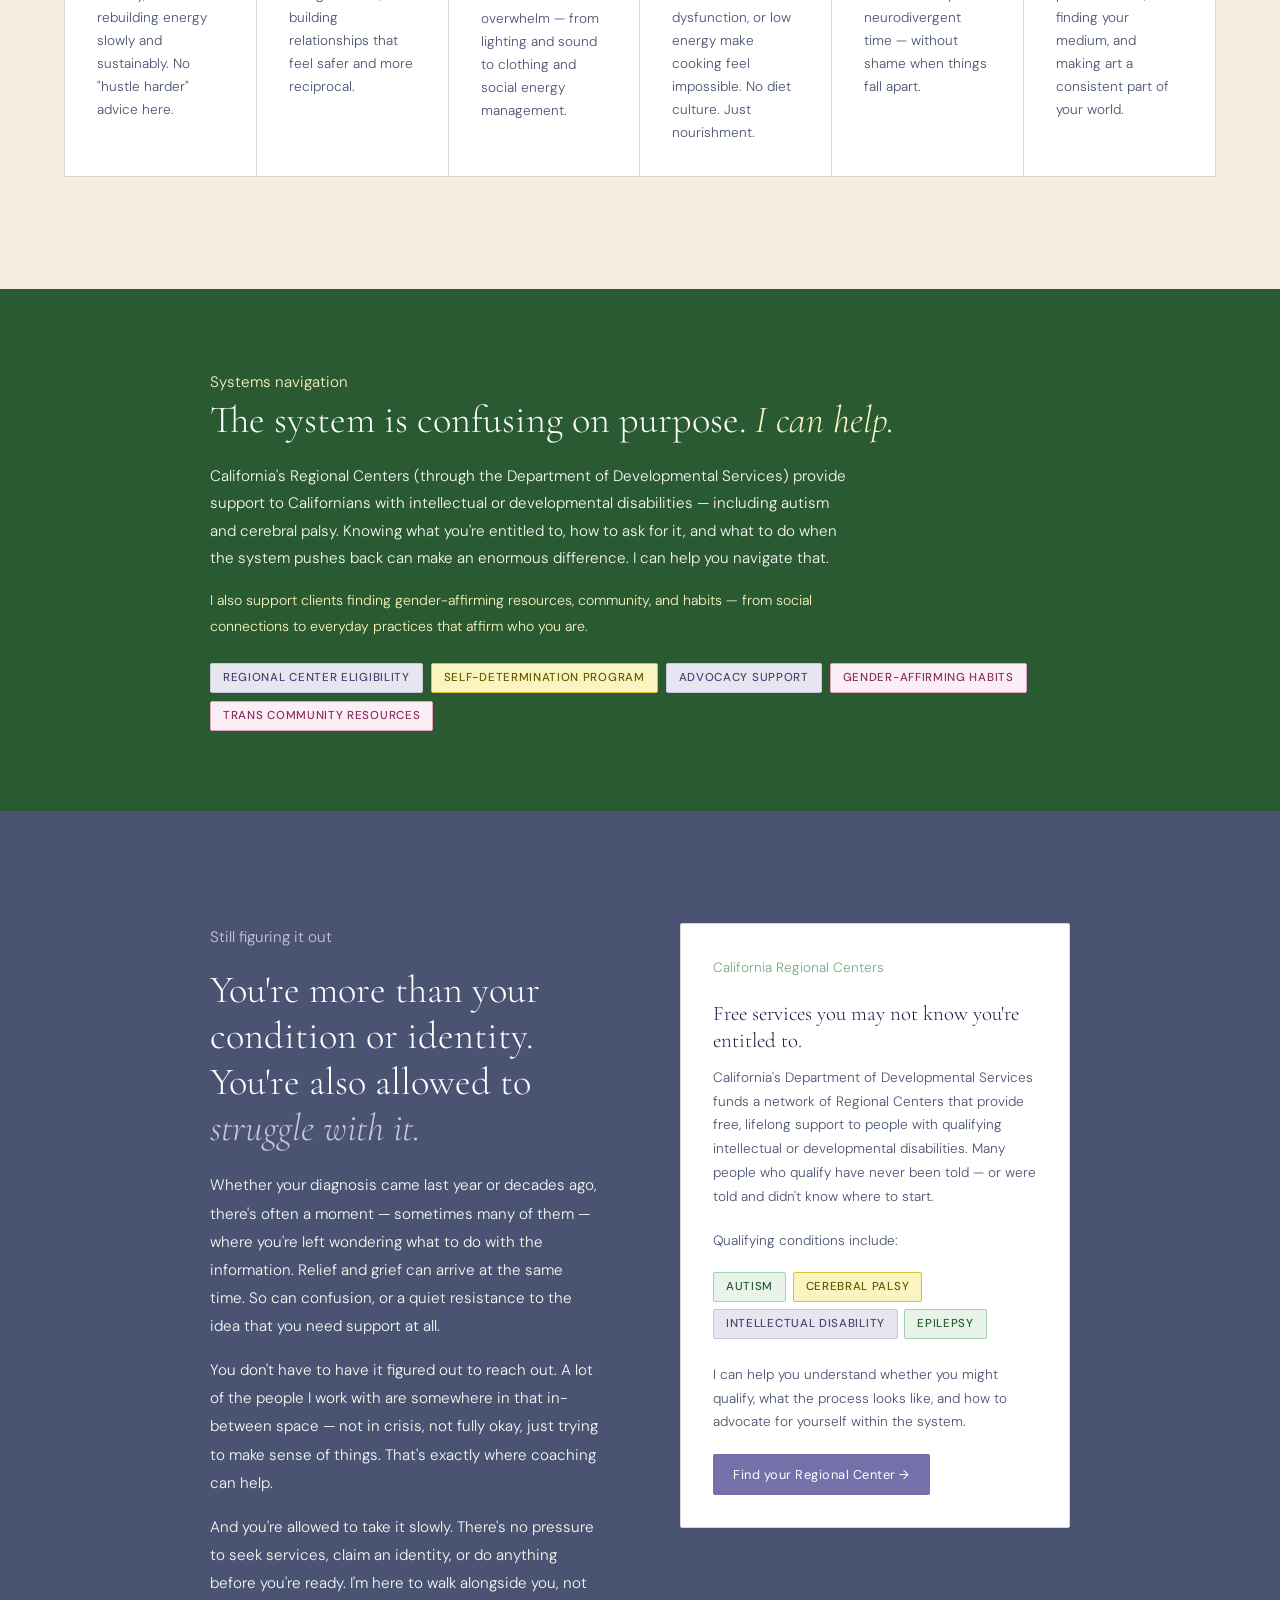
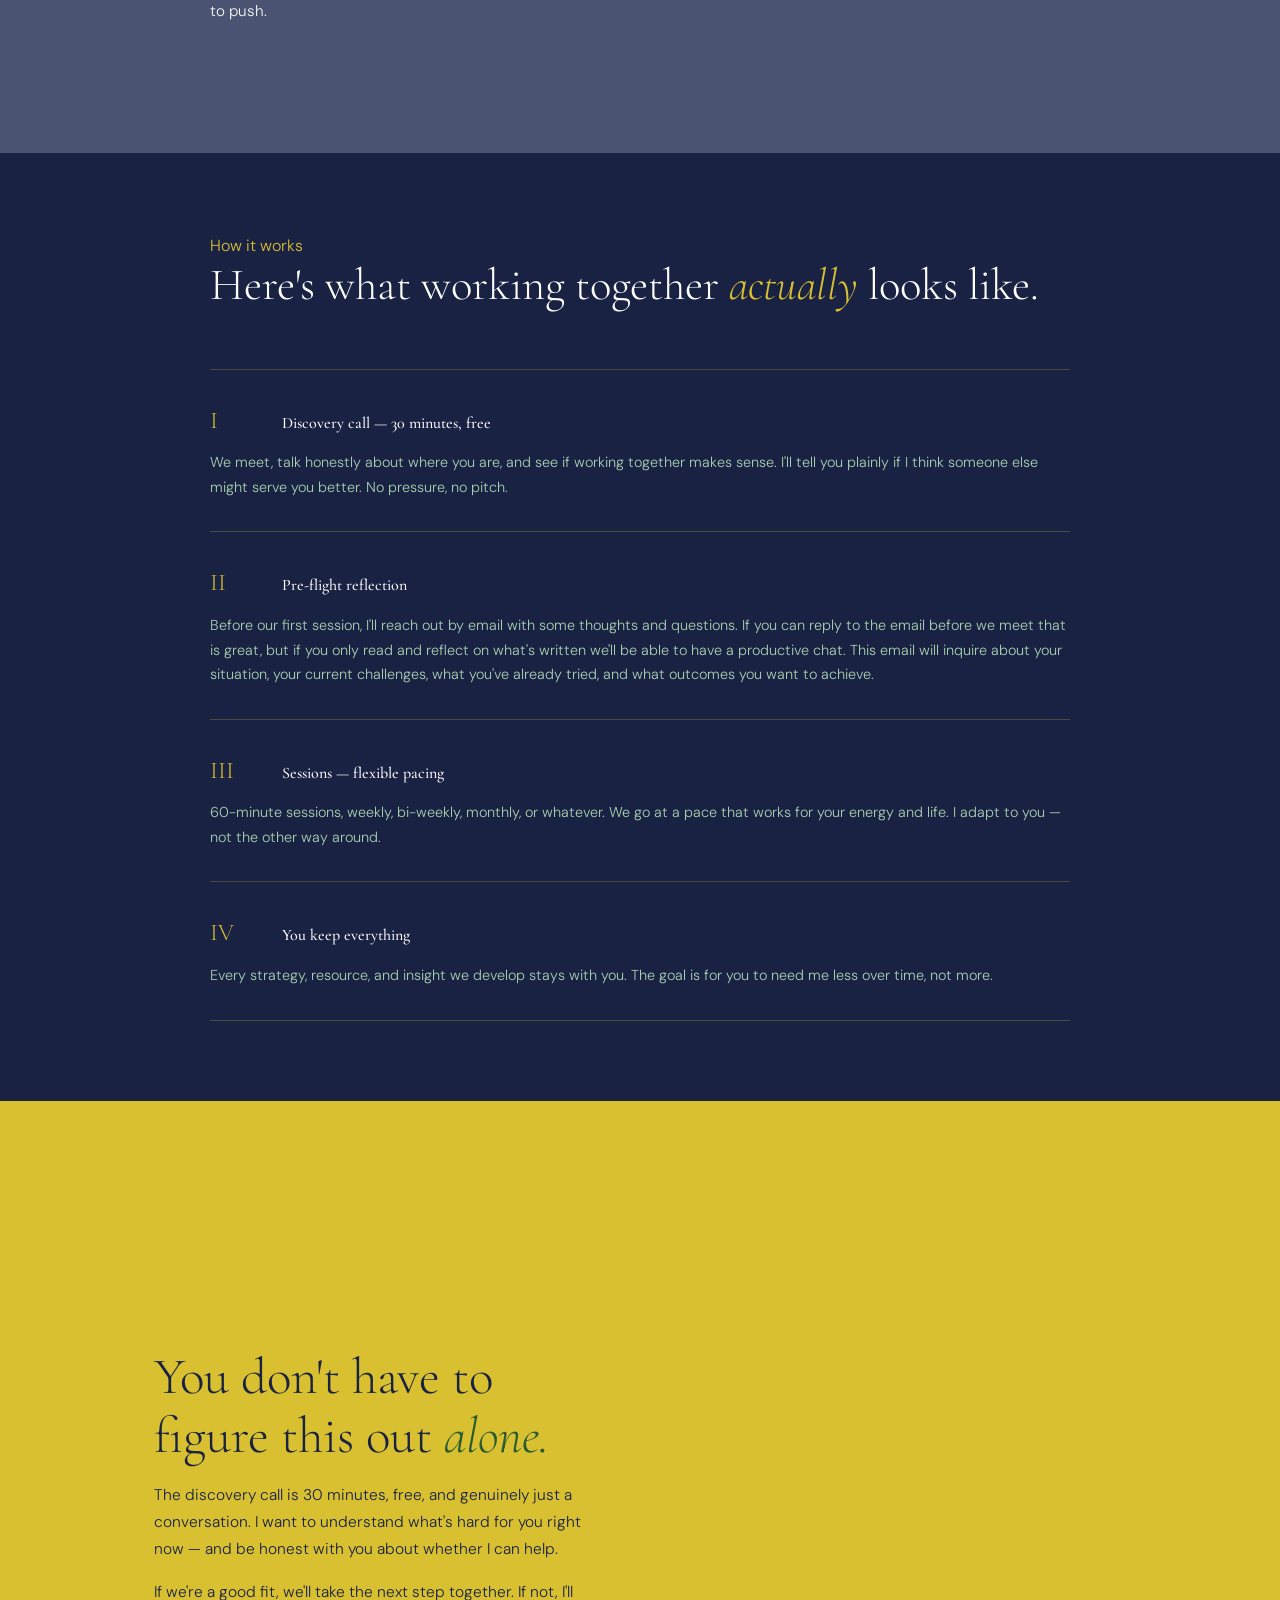
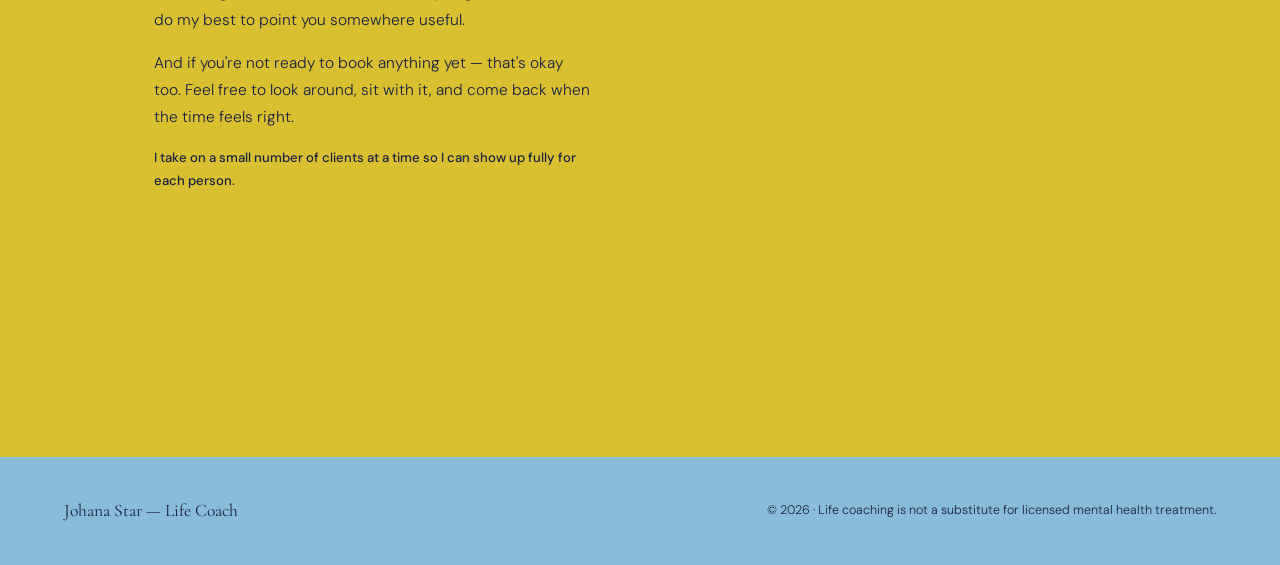
==== commit 24f07f14: "fix banner, again" ====
--- a/index.html
+++ b/index.html
@@ -15,14 +15,14 @@
 </nav>
 
 <div id="banner" aria-hidden="true">
-  <div class="stripe sakura"></div>
-  <div class="stripe cherry"></div>
-  <div class="stripe cayenne"></div>
-  <div class="stripe mustard"></div>
-  <div class="stripe sage"></div>
-  <div class="stripe coastal"></div>
-  <div class="stripe abyss"></div>
-  <div class="stripe lavender"></div>
+  <div class="stripe sakura-bg"></div>
+  <div class="stripe cherry-bg"></div>
+  <div class="stripe cayenne-bg"></div>
+  <div class="stripe mustard-bg"></div>
+  <div class="stripe sage-bg"></div>
+  <div class="stripe coastal-bg"></div>
+  <div class="stripe abyss-bg"></div>
+  <div class="stripe lavender-bg"></div>
 </div>
 
 <section id="hero">
--- a/styles.css
+++ b/styles.css
@@ -77,7 +77,6 @@
     /* blues & darks — nautical */
     --coastal:      #88bcd8;   /* shallows was considered but coastal retained */
     --horizon:      #d1e5f0;   /* coastal (L=69%) lightened 19.0 lightness points to L=88% */
-    --haze:         #8a94b0;
     --navy:         #4a5472;
     --abyss:        #1a2244;   /* swapped — abyss is now the deepest blue */
 
@@ -87,7 +86,6 @@
     --periwinkle:   #7F7FBD;
     --lavender:     #7570a9;
     --kikyo:        #6a4c9c;   /* balloon flower (Japanese: 桔梗); H=272° S=33% L=45% — more violet than lavender family (H=245°); a deliberate accent */
-    --wisteria:     #5f5a96;   /* lavender (L=55.1%) darkened 8.0 lightness points to L=47.1% → wisteria */
     --iris:         #494573;   /* lavender (L=55.1%) darkened 19.0 lightness points to L=36.1% → iris */
 
     --serif: 'Cormorant Garamond', serif;
@@ -106,9 +104,9 @@
     --surface-alt-dark:       var(--chevre);
     --text:                   var(--abyss);
     --text-mid:               var(--navy);
-    --text-light:             var(--haze);
+    --text-light:             var(--navy);
     --accent:                 var(--lavender);
-    --accent-hover:           var(--wisteria);
+    --accent-hover:           var(--iris);
     --accent-secondary-light: var(--mint);
     --accent-secondary-mid:   var(--thyme);
     --accent-secondary:       var(--sage);
@@ -205,14 +203,15 @@
                          That is, why did we think it was only 60px high? */
   }
   #banner div { flex: 1; }
-  .stripe-sakura  { background: #e8a0c0; }
-  .stripe-cherry  { background: #883060; }
-  .stripe-cayenne { background: #b24c19; }
-  .stripe-mustard { background: #d8c030; }
-  .stripe-sage    { background: #7aaa82; }
-  .stripe-coastal { background: #88bcd8; }
-  .stripe-abyss   { background: #1a2244; }
-  .stripe-lavender { background: #7570a9; }
+  .stripe         { width:12.5%; }
+  .sakura-bg      { background: #e8a0c0; }
+  .cherry-bg      { background: #883060; }
+  .cayenne-bg     { background: #b24c19; }
+  .mustard-bg     { background: #d8c030; }
+  .sage-bg        { background: #7aaa82; }
+  .coastal-bg     { background: #88bcd8; }
+  .abyss-bg       { background: #1a2244; }
+  .lavender-bg    { background: #7570a9; }
 
 
   #hero header .eyebrow {
@@ -1170,7 +1169,7 @@
 body.palette-page .usage-note {
   font-size: 0.62rem;
   font-family: 'DM Mono', 'Courier New', monospace;
-  color: var(--haze);
+  color: var(--text-mid);
   line-height: 1.3;
 }
 body.palette-page .usage-zero .usage-label { color: var(--chevre); }
@@ -1217,7 +1216,7 @@
 body.palette-page .type-meta {
   font-size: 0.62rem;
   font-family: 'Courier New', monospace;
-  color: var(--haze);
+  color: var(--text-mid);
   letter-spacing: 0.04em;
   margin-top: 0.35rem;
   grid-column: 1;
@@ -1328,7 +1327,7 @@
 }
 body.palette-page .component-desc {
   font-size: 0.8rem;
-  color: var(--haze);
+  color: var(--text-mid);
   line-height: 1.6;
   max-width: 640px;
   margin-bottom: 1.25rem;
@@ -1344,7 +1343,7 @@
 }
 body.palette-page .component-note {
   font-size: 0.72rem;
-  color: var(--haze);
+  color: var(--text-mid);
   font-family: 'Courier New', monospace;
   margin-top: 0.75rem;
   padding-left: 0.75rem;
@@ -1401,7 +1400,7 @@
   font-weight: 500;
   letter-spacing: 0.08em;
   text-transform: uppercase;
-  color: var(--haze);
+  color: var(--text-mid);
   margin-top: 1rem;
   margin-bottom: 0.5rem;
 }
@@ -1412,3 +1411,110 @@
   padding: 0;
   grid-template-columns: unset;
 }
+
+body.palette-page .sg-example-sakura { background: var(--sakura); }
+body.palette-page .sg-example-pine   { background: var(--pine); }
+
+body.palette-page #toc {
+  margin-bottom: 3rem;
+  border: 0.5px solid var(--chevre);
+  border-radius: 4px;
+  display: inline-block;
+  min-width: 260px;
+}
+body.palette-page #toc summary {
+  padding: 1rem 2rem;
+  cursor: pointer;
+  list-style: none;
+}
+body.palette-page #toc summary::-webkit-details-marker { display: none; }
+body.palette-page #toc[open] summary {
+  border-bottom: 0.5px solid var(--chevre);
+}
+body.palette-page #toc .toc-list {
+  padding: 0.75rem 2rem 1.25rem;
+}
+body.palette-page .toc-label {
+  font-size: 0.65rem;
+  font-weight: 500;
+  letter-spacing: 0.1em;
+  text-transform: uppercase;
+  color: var(--navy);
+  display: flex;
+  align-items: center;
+  gap: 0.5rem;
+}
+body.palette-page .toc-label::after {
+  content: '▸';
+  font-size: 0.6rem;
+  color: var(--text-mid);
+  transition: transform 0.2s;
+}
+body.palette-page #toc[open] .toc-label::after {
+  transform: rotate(90deg);
+}
+body.palette-page .toc-list {
+  margin: 0;
+  padding-left: 1rem;
+  font-size: 0.85rem;
+  line-height: 1.8;
+  color: var(--abyss);
+}
+body.palette-page .toc-list ol {
+  padding-left: 1rem;
+  font-size: 0.78rem;
+  color: var(--navy);
+}
+body.palette-page .toc-list a {
+  color: inherit;
+  text-decoration: none;
+  border-bottom: 1px solid var(--chevre);
+  transition: border-color 0.2s, color 0.2s;
+}
+body.palette-page .toc-list a:hover {
+  color: var(--lavender);
+  border-color: var(--lavender);
+}
+
+body.palette-page .sg-nav-mockup {
+  background: var(--cream-88);
+  backdrop-filter: blur(12px);
+  border-bottom: 1px solid var(--lavender-15);
+  padding: 1.25rem 4rem;
+  display: flex;
+  justify-content: space-between;
+  align-items: center;
+  width: 100%;
+  box-sizing: border-box;
+}
+body.palette-page .sg-nav-logo {
+  font-family: var(--serif);
+  font-size: 1.3rem;
+  font-weight: 400;
+  letter-spacing: 0.04em;
+  color: var(--text);
+}
+body.palette-page .sg-nav-actions {
+  display: flex;
+  align-items: center;
+  gap: 1.5rem;
+}
+body.palette-page .sg-nav-ghost {
+  font-size: 0.85rem;
+  color: var(--text-mid);
+  letter-spacing: 0.02em;
+  border-bottom: 1px solid var(--muted);
+  padding-bottom: 2px;
+  cursor: default;
+}
+body.palette-page .sg-nav-cta {
+  background: var(--accent);
+  color: var(--surface);
+  padding: 0.55rem 1.4rem;
+  border-radius: 2px;
+  font-size: 0.8rem;
+  font-weight: 400;
+  letter-spacing: 0.06em;
+  text-transform: uppercase;
+  cursor: default;
+}
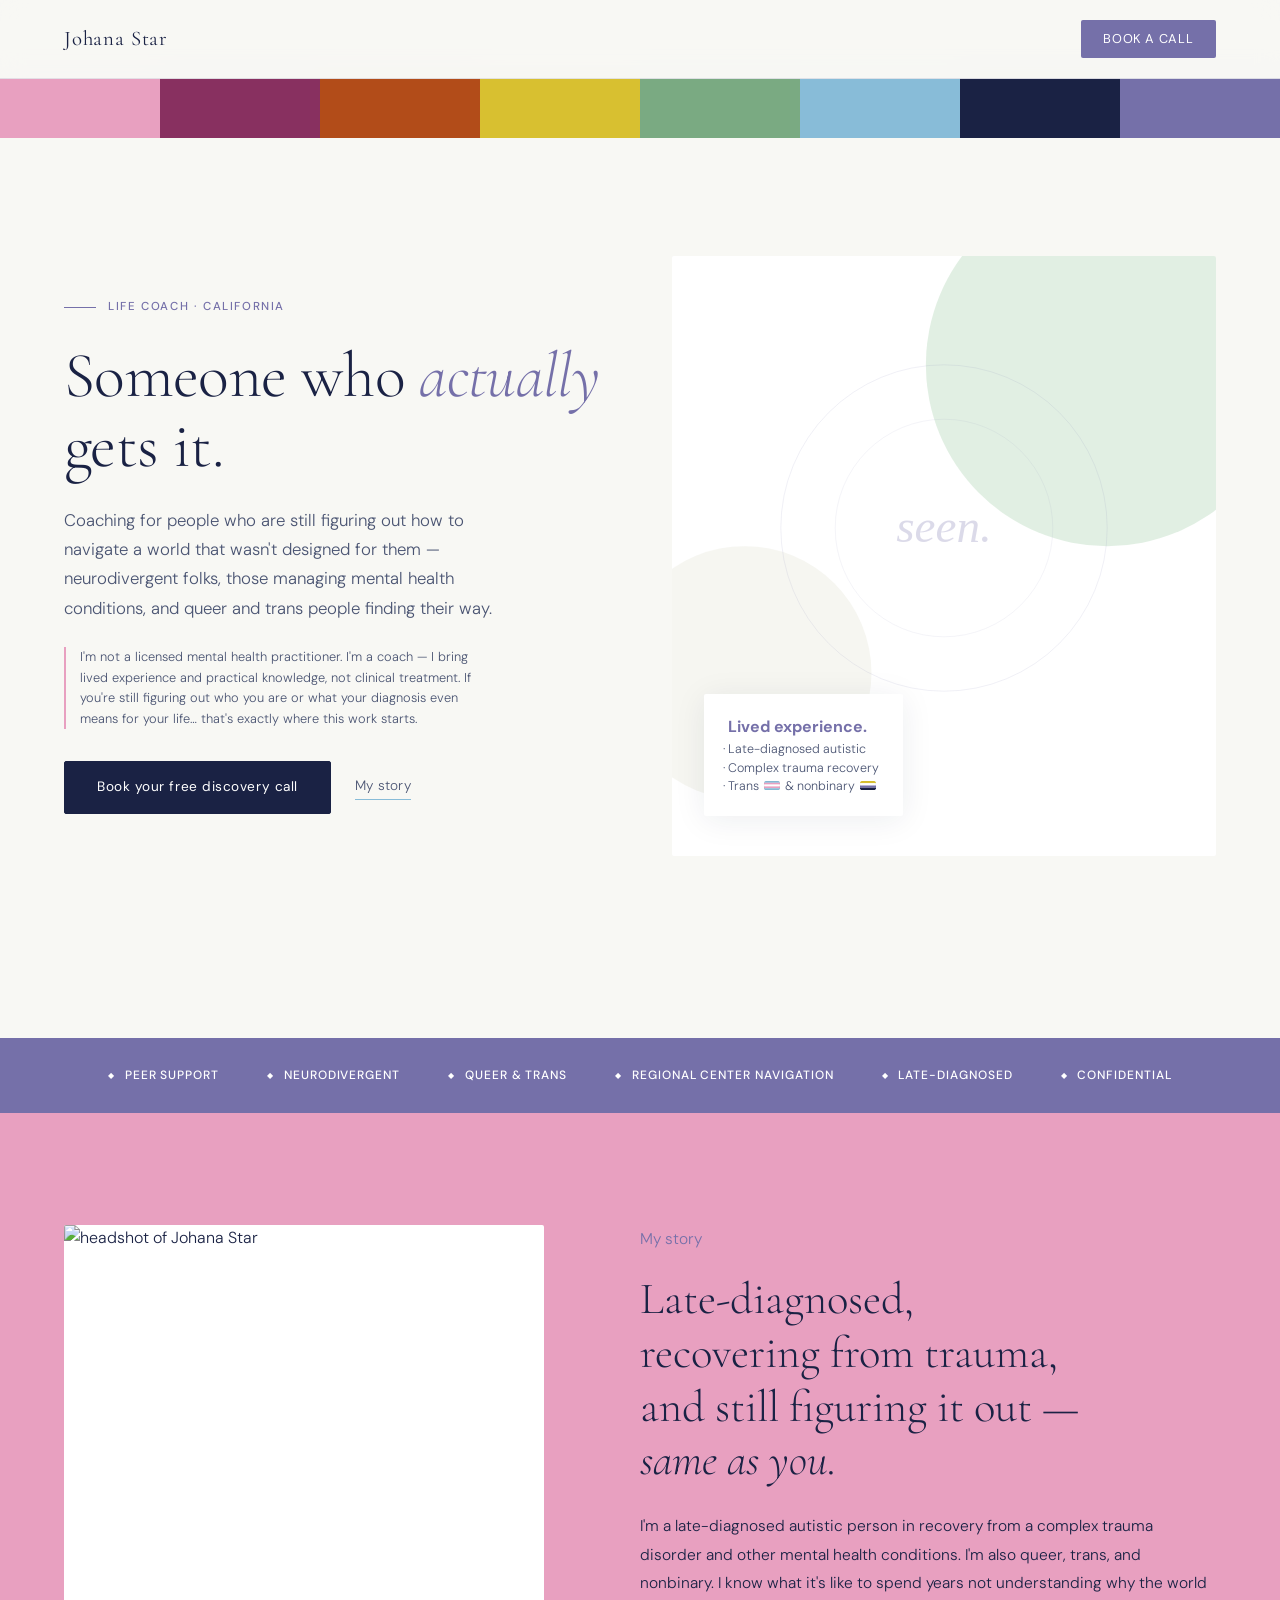
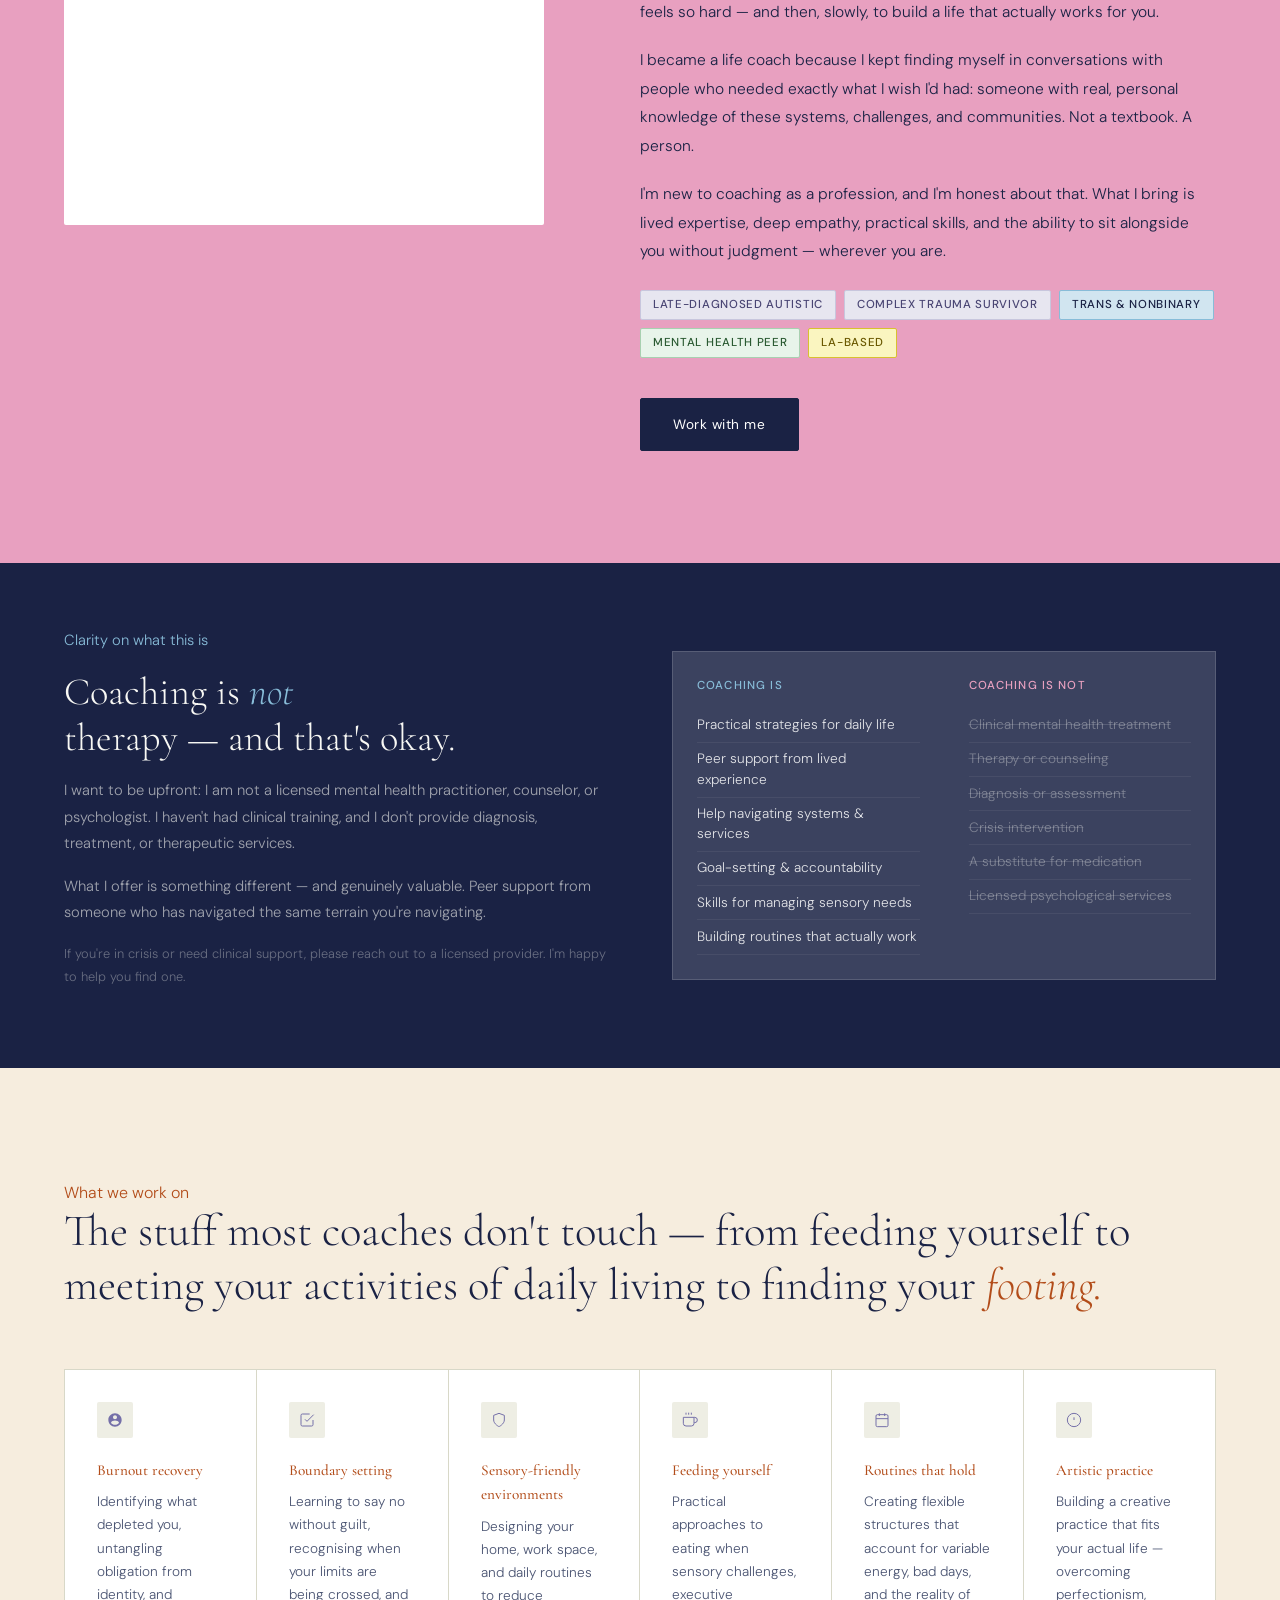
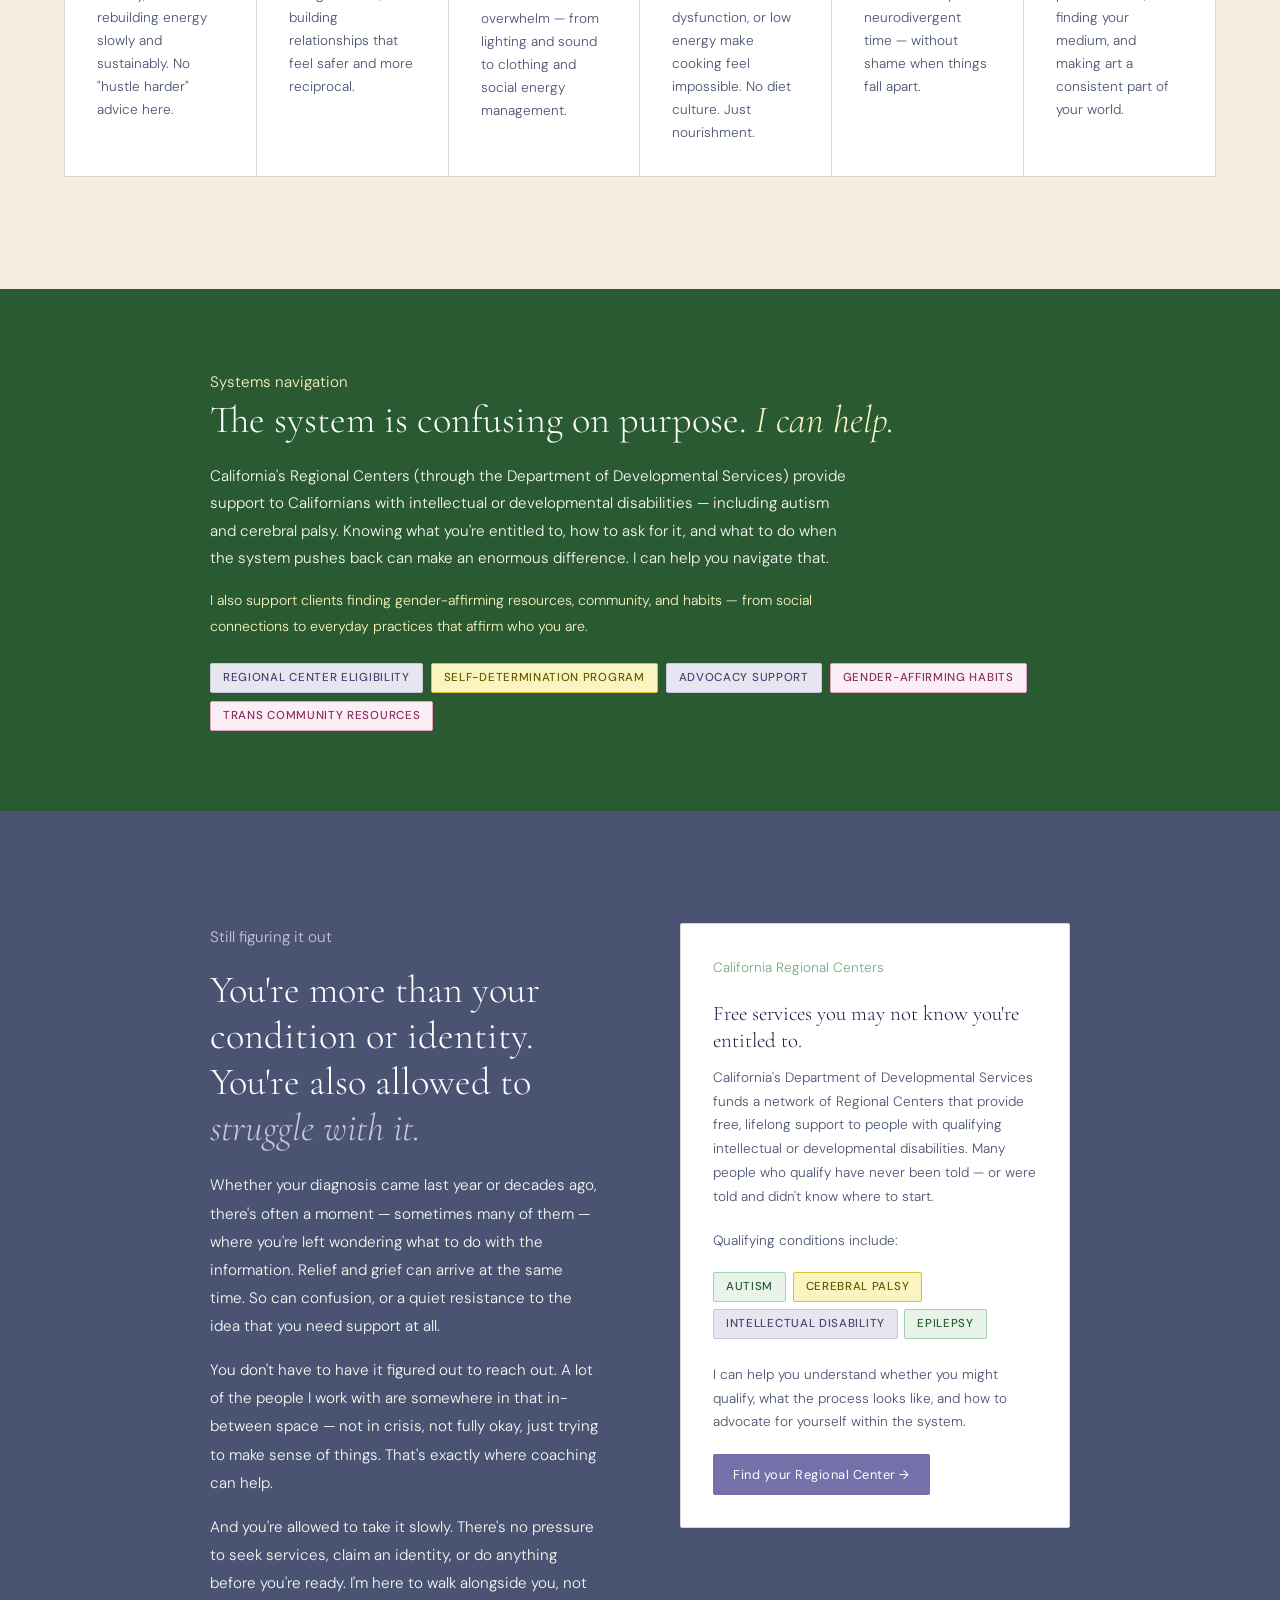
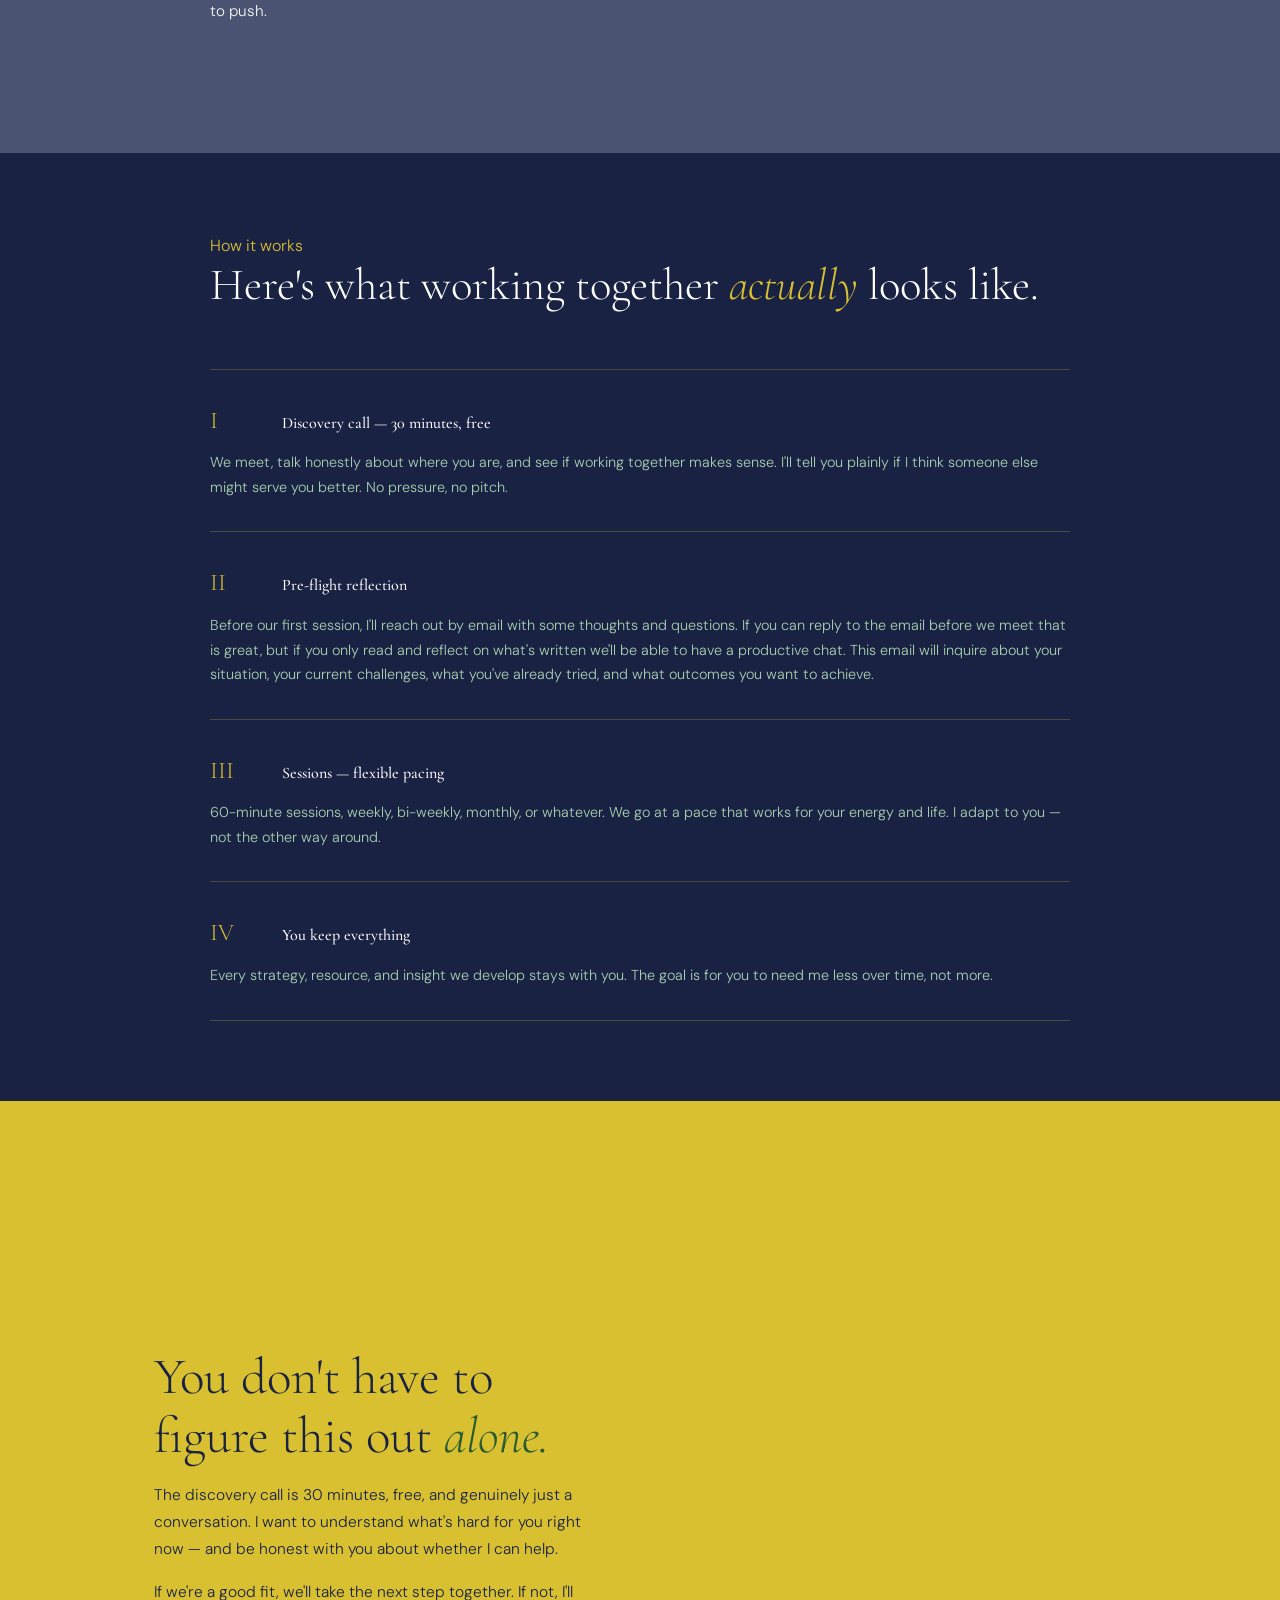
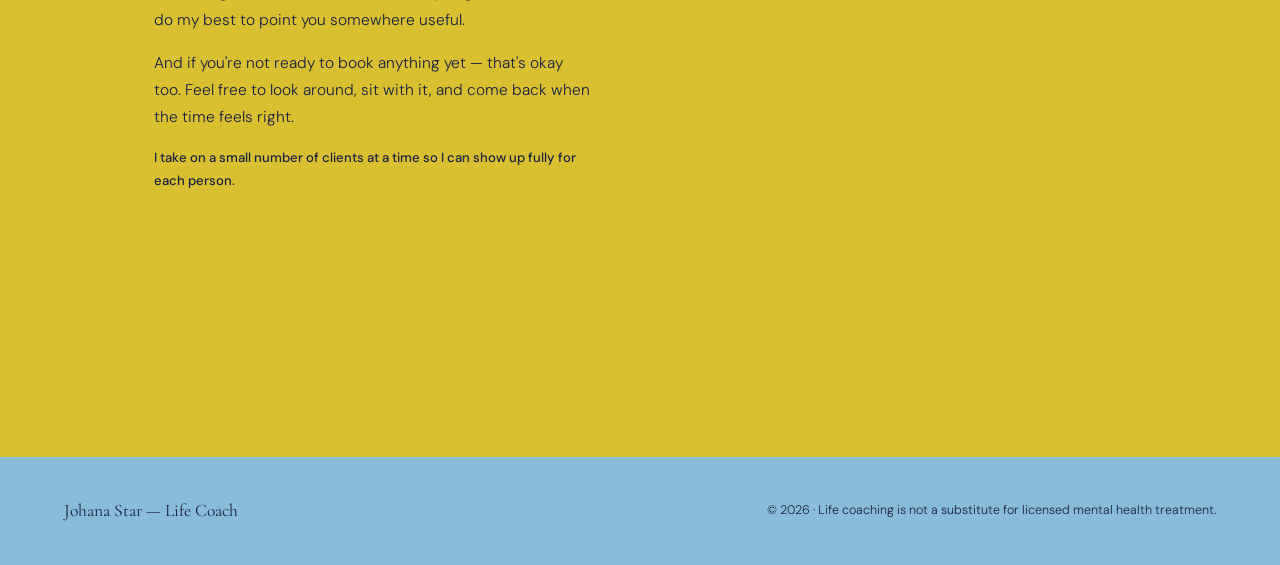
==== commit aeb8dacf: "minor changes to page content and styleguide" ====
--- a/index.html
+++ b/index.html
@@ -27,7 +27,7 @@
 
 <section id="hero">
   <header>
-    <p class="eyebrow animate delay-1">Peer Life Coach · California</p>
+    <p class="eyebrow animate delay-1">Life Coach · California</p>
     <h1 class="animate delay-2">
       Someone who <em>actually</em><br />
       gets it.
@@ -64,7 +64,7 @@
 </section>
 
 <ul id="trust-bar">
-  <li>Peer coaching</li>
+  <li>Peer support</li>
   <li>Neurodivergent</li>
   <li>Queer &amp; trans</li>
   <li>Regional Center navigation</li>
@@ -106,7 +106,7 @@
       therapy — and that's okay.
     </h2>
     <p>I want to be upfront: I am not a licensed mental health practitioner, counselor, or psychologist. I haven't had clinical training, and I don't provide diagnosis, treatment, or therapeutic services.</p>
-    <p>What I offer is something different — and genuinely valuable. Peer coaching from someone who has navigated the same terrain you're navigating.</p>
+    <p>What I offer is something different — and genuinely valuable. Peer support from someone who has navigated the same terrain you're navigating.</p>
     <p class="note">If you're in crisis or need clinical support, please reach out to a licensed provider. I'm happy to help you find one.</p>
   </div>
   <div class="comparison">
@@ -235,19 +235,19 @@
     <h2>Here's what working together <em>actually</em> looks like.</h2>
     <ol>
       <li class="step">
-        <h4>Discovery call — 30 minutes, free</h4>
+        <h3>Discovery call — 30 minutes, free</h3>
         <p>We meet, talk honestly about where you are, and see if working together makes sense. I'll tell you plainly if I think someone else might serve you better. No pressure, no pitch.</p>
       </li>
       <li class="step">
-        <h4>Pre-flight reflection</h4>
+        <h3>Pre-flight reflection</h3>
         <p>Before our first session, I'll reach out by email with some thoughts and questions. If you can reply to the email before we meet that is great, but if you only read and reflect on what's written we'll be able to have a productive chat. This email will inquire about your situation, your current challenges, what you've already tried, and what outcomes you want to achieve.</p>
       </li>
       <li class="step">
-        <h4>Sessions — flexible pacing</h4>
+        <h3>Sessions — flexible pacing</h3>
         <p>60-minute sessions, weekly, bi-weekly, monthly, or whatever. We go at a pace that works for your energy and life. I adapt to you — not the other way around.</p>
       </li>
       <li class="step">
-        <h4>You keep everything</h4>
+        <h3>You keep everything</h3>
         <p>Every strategy, resource, and insight we develop stays with you. The goal is for you to need me less over time, not more.</p>
       </li>
     </ol>
--- a/styles.css
+++ b/styles.css
@@ -629,7 +629,7 @@
     grid-column: 1;
     grid-row: 1;
   }
-  #process .step h4 {
+  #process .step h3 {
     font-size: 1rem;
     font-weight: 500;
     color: var(--surface);
@@ -1248,7 +1248,7 @@
   line-height: 1.2;
 }
 body.palette-page .type-h3 em { font-style: italic; color: var(--lavender); }
-body.palette-page .type-h4 {
+body.palette-page .type-h3-card {
   font-size: 1rem;
   font-weight: 500;
 }
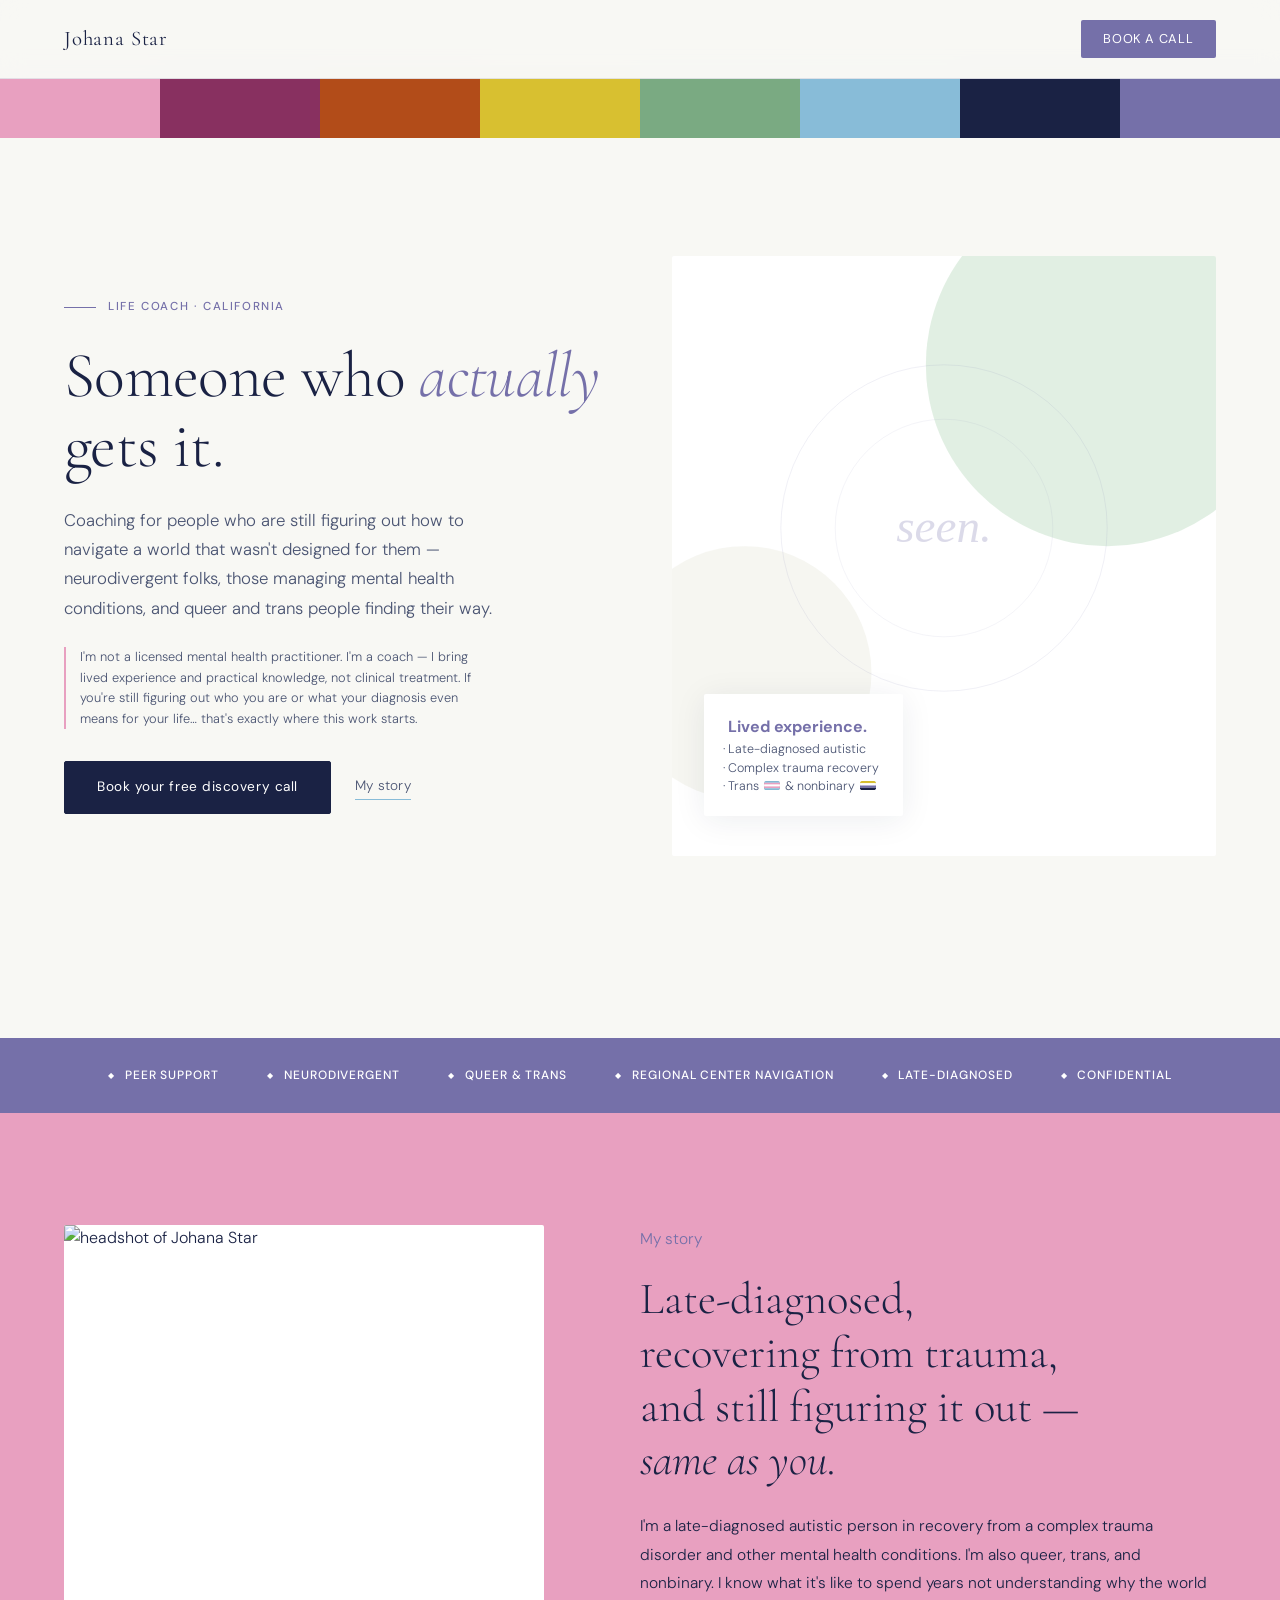
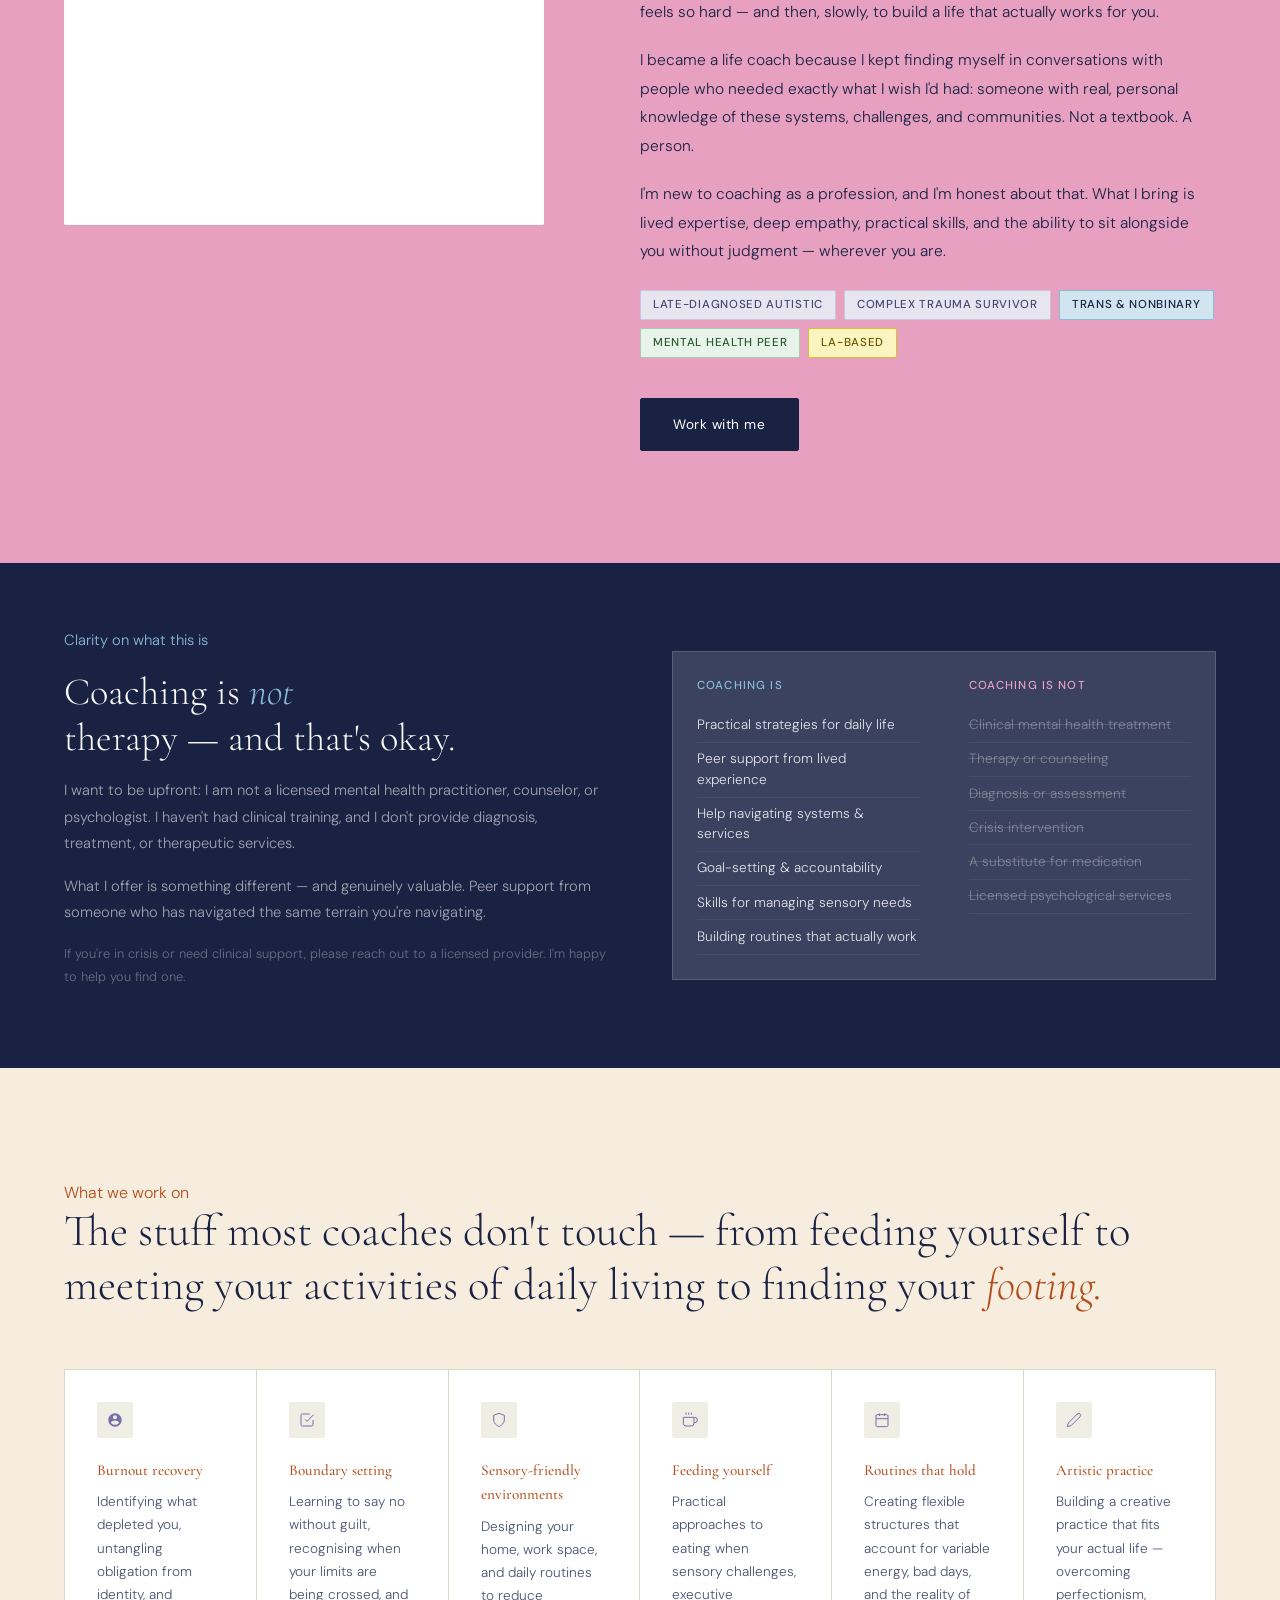
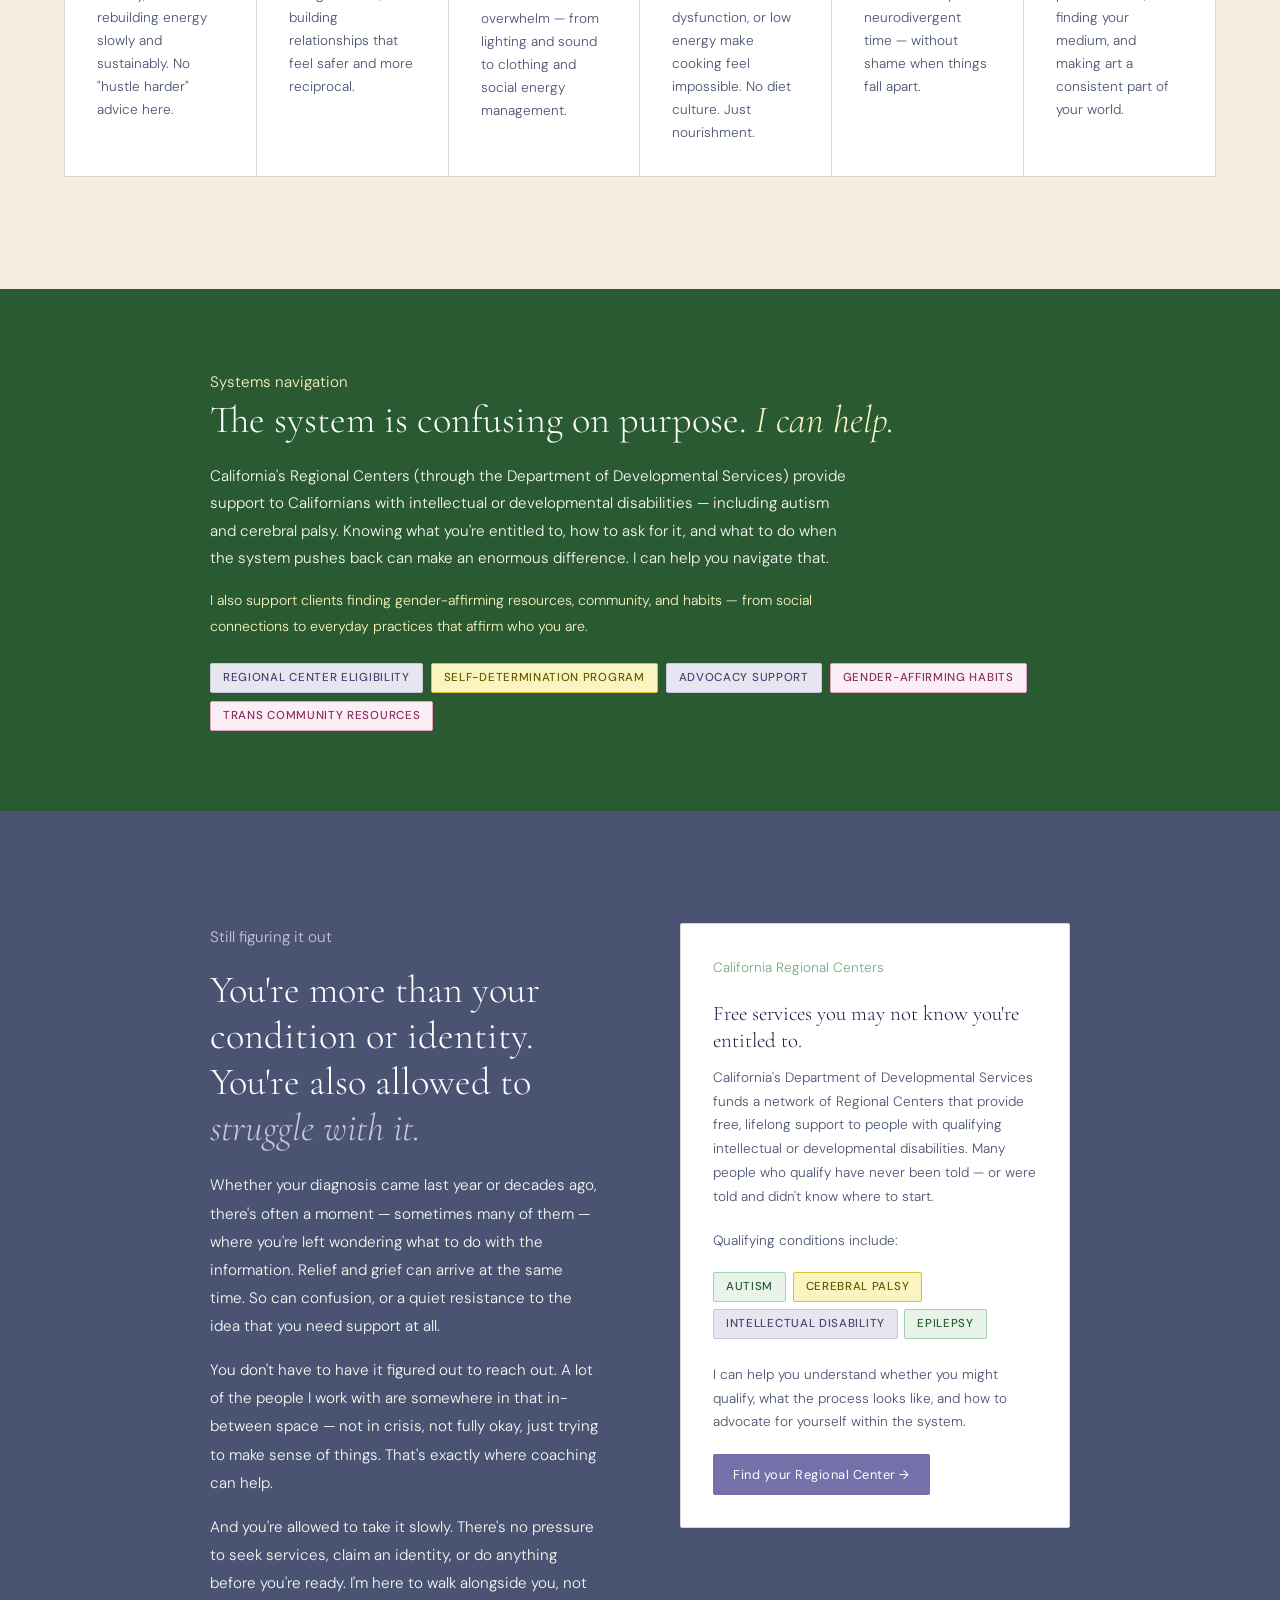
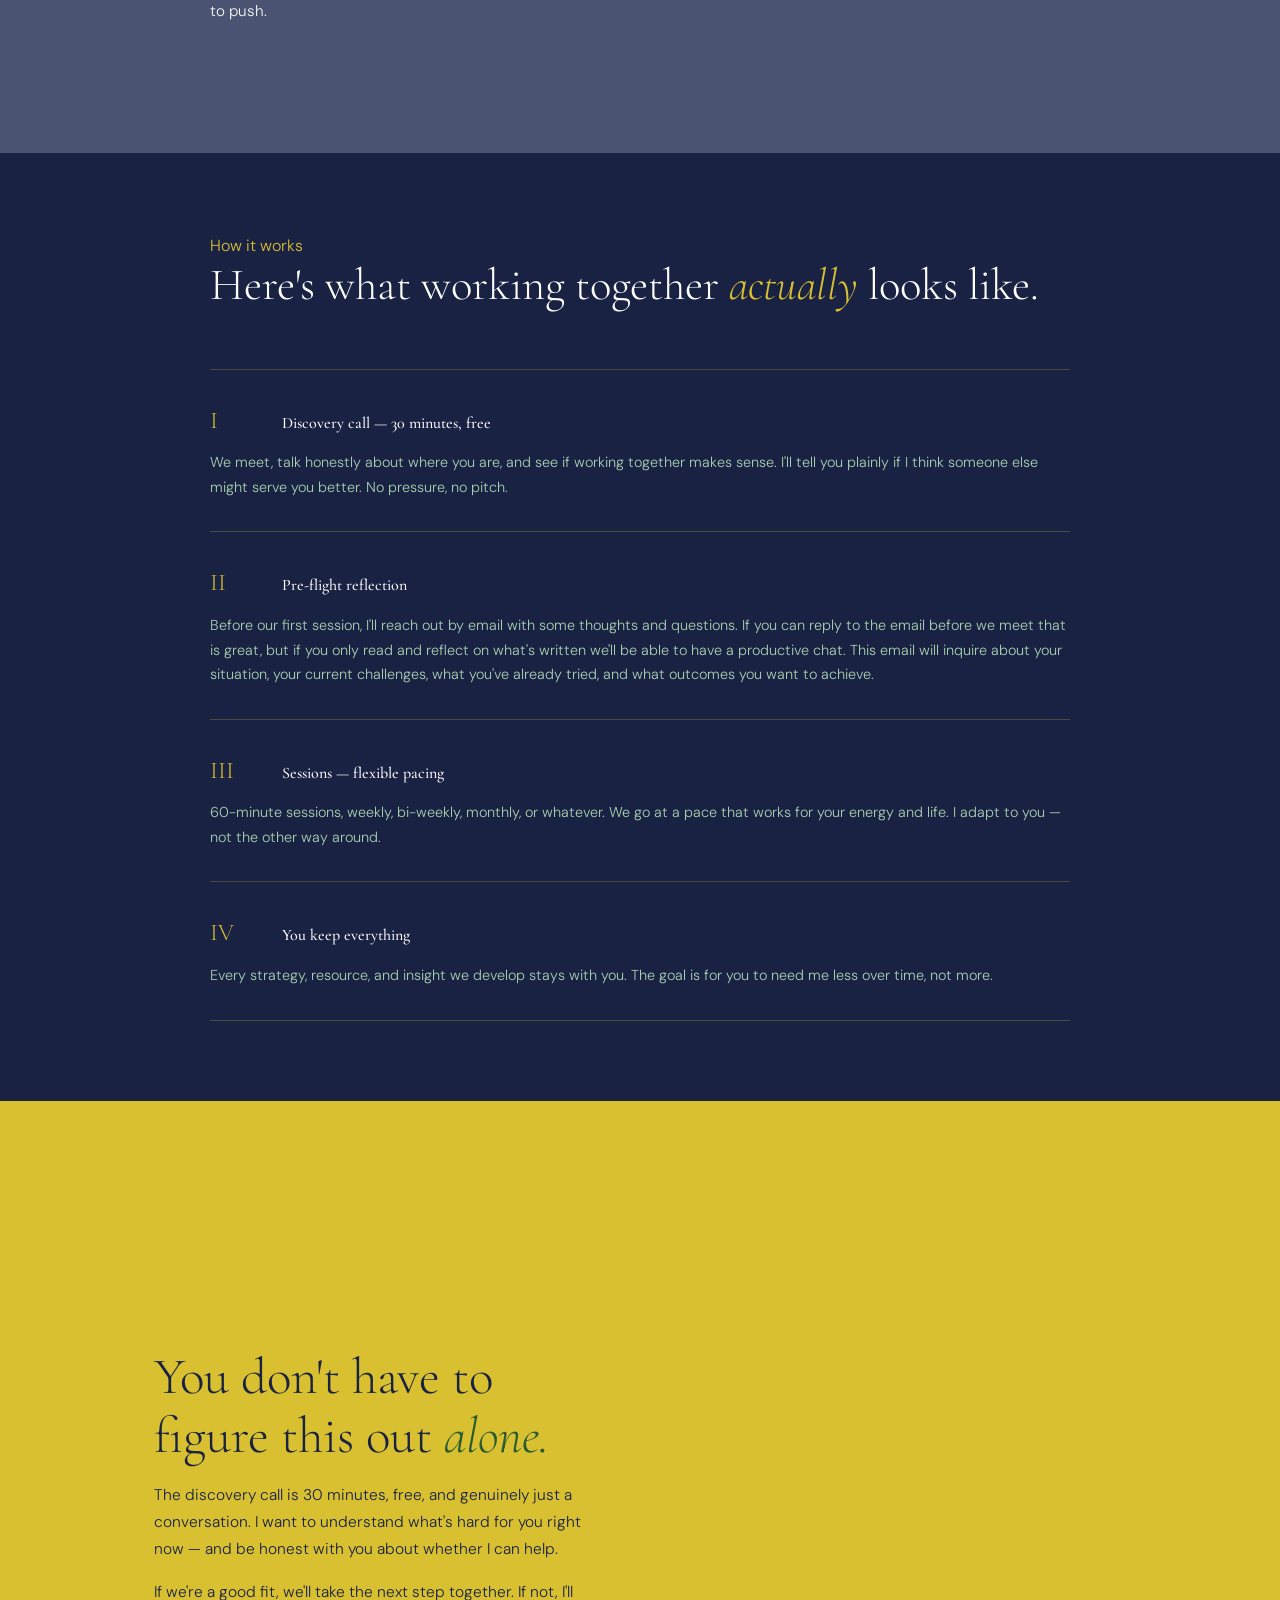
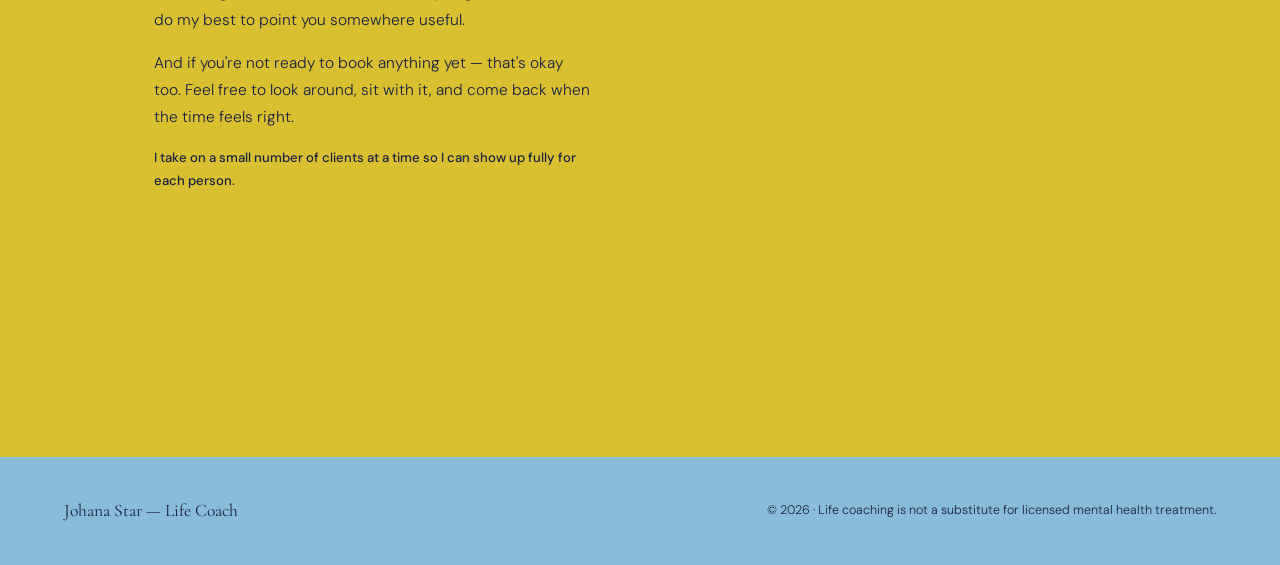
==== commit e5ef8df1: "info.svg->pencil.svg" ====
--- a/index.html
+++ b/index.html
@@ -178,7 +178,7 @@
     </article>
     <article class="card">
       <div class="icon">
-        <img src="images/info.svg" alt="" aria-hidden="true">
+        <img src="images/pencil.svg" alt="" aria-hidden="true">
       </div>
       <h3>Artistic practice</h3>
       <p>Building a creative practice that fits your actual life — overcoming perfectionism, finding your medium, and making art a consistent part of your world.</p>
--- a/styles.css
+++ b/styles.css
@@ -37,9 +37,6 @@
     greens: theming is culinary, herbal
     darks & blues: theming is nautical
     purples: theming is floral & astronomical
-        NOTE: Oranges and periwinkles are not used yet in this design, their intention in
-              specification is to be used as accent colors for future designs inheriting
-              this palette and pride flags.
     */
 
     /* dairy — lights & whites */
@@ -58,10 +55,6 @@
     --turmeric:     #f6edde;
     --cayenne:      #b24c19;
 
-    /* Claude remove and rework to integrate cayenne and turmeric instead of paprika and saffron:
-    --paprika:      #e27e36;   /* split complement of periwinkle (H=240°); H=25° S=75% L=55% — relationship to lavender (H=245°) is near-identical */
-/*  --saffron:      #TKTKTK; */
-
     /* yellows — culinary, condiments */
     --parchment:    #faf5c0;   /* mustard (L=51.2%) lightened 40.0 lightness points to L=91.2% → parchment */
     --mustard:      #d8c030;
@@ -83,9 +76,7 @@
     /* purples — floral & astronomical */
     --lilac:        #e7e6f0;   /* lavender (L=55.1%) lightened to L=92.3% → lilac */
     --thistle:      #c8c6dd;   /* lavender (L=55.1%) lightened 27.0 lightness points to L=82.1% → thistle */
-    --periwinkle:   #7F7FBD;
     --lavender:     #7570a9;
-    --kikyo:        #6a4c9c;   /* balloon flower (Japanese: 桔梗); H=272° S=33% L=45% — more violet than lavender family (H=245°); a deliberate accent */
     --iris:         #494573;   /* lavender (L=55.1%) darkened 19.0 lightness points to L=36.1% → iris */
 
     --serif: 'Cormorant Garamond', serif;
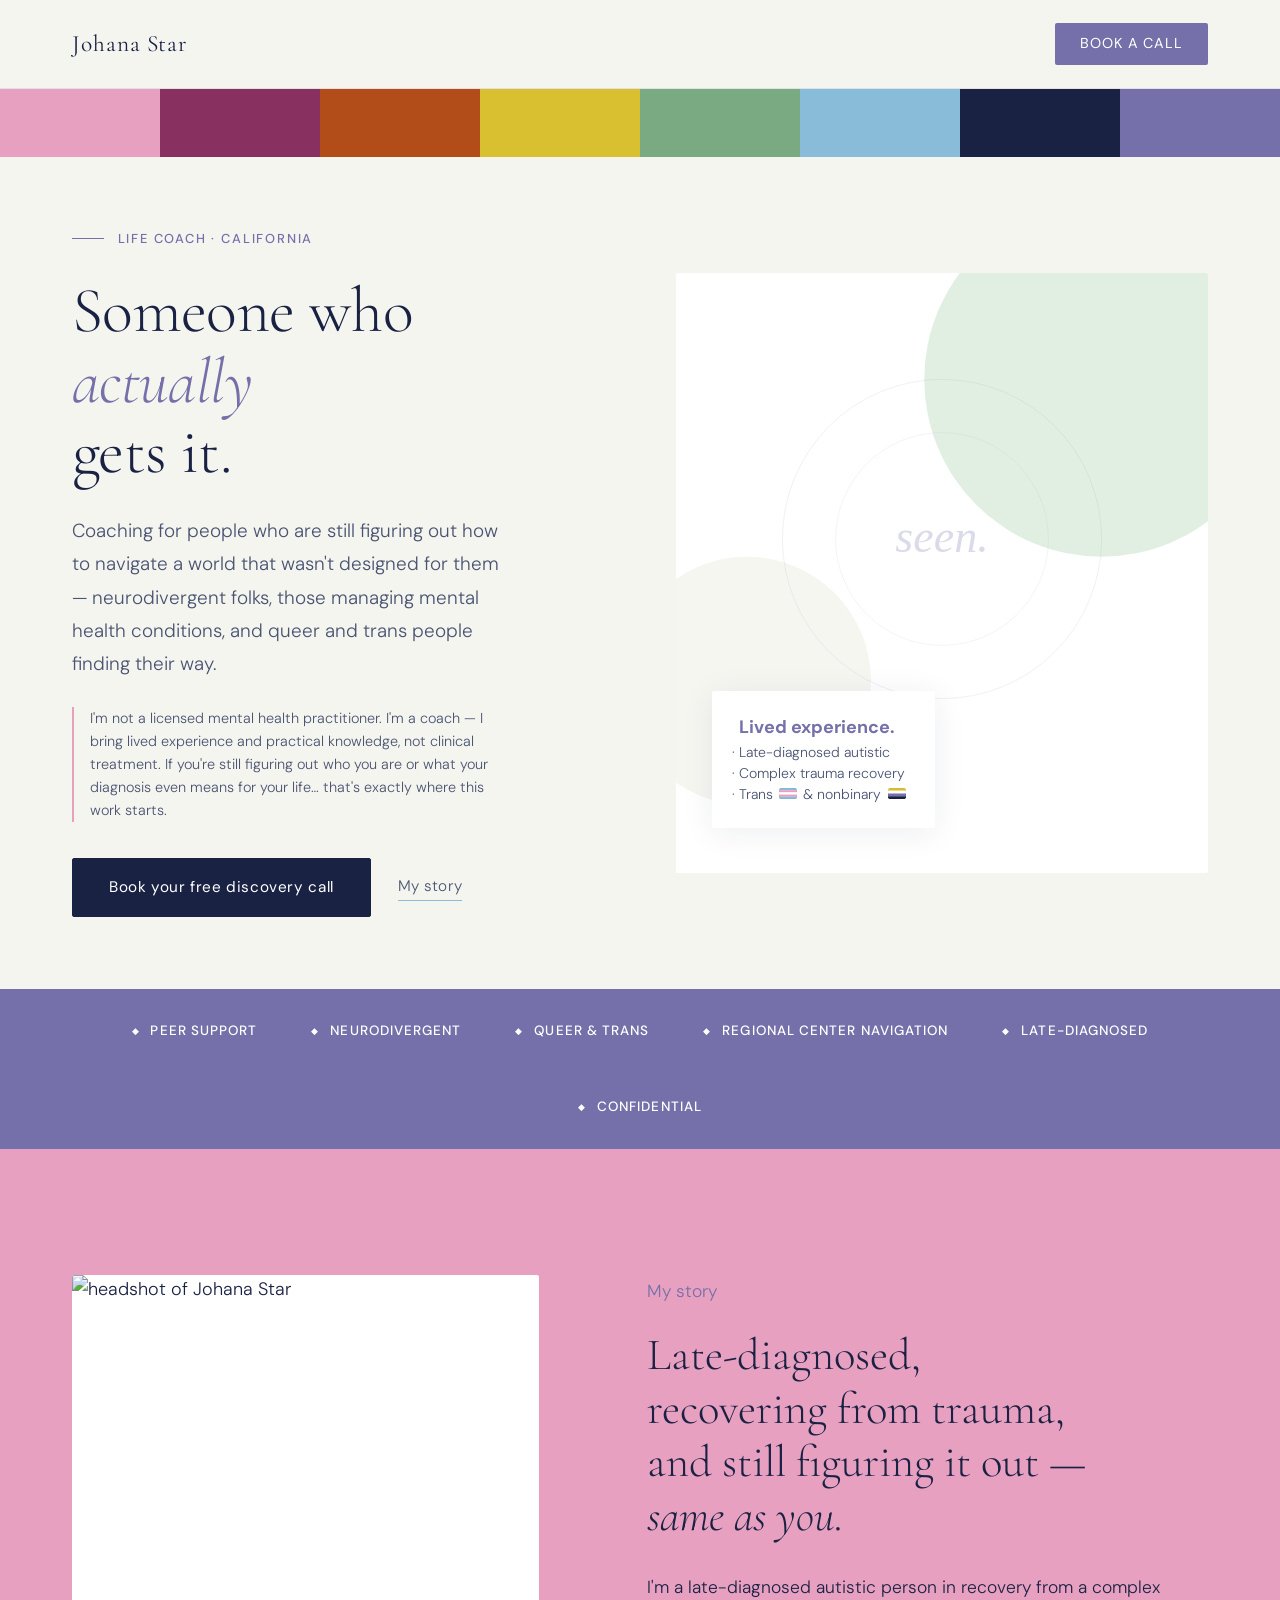
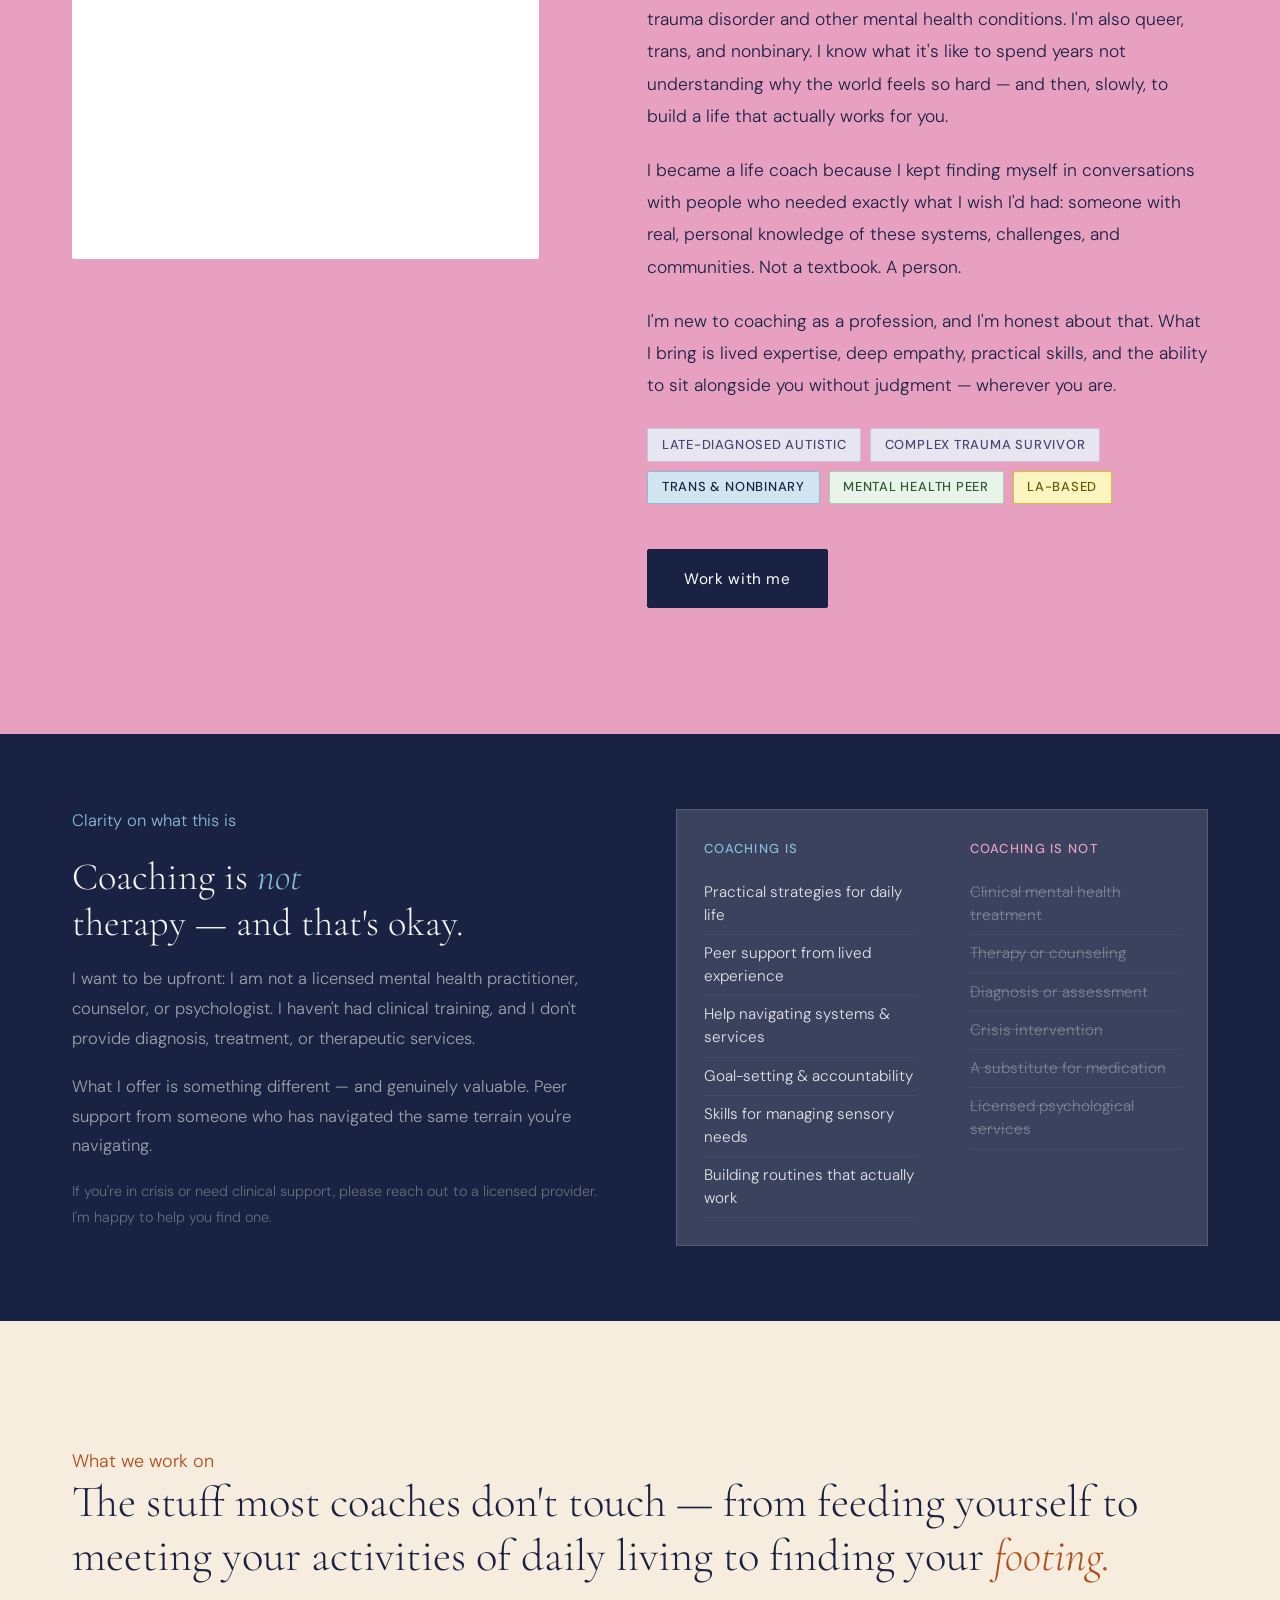
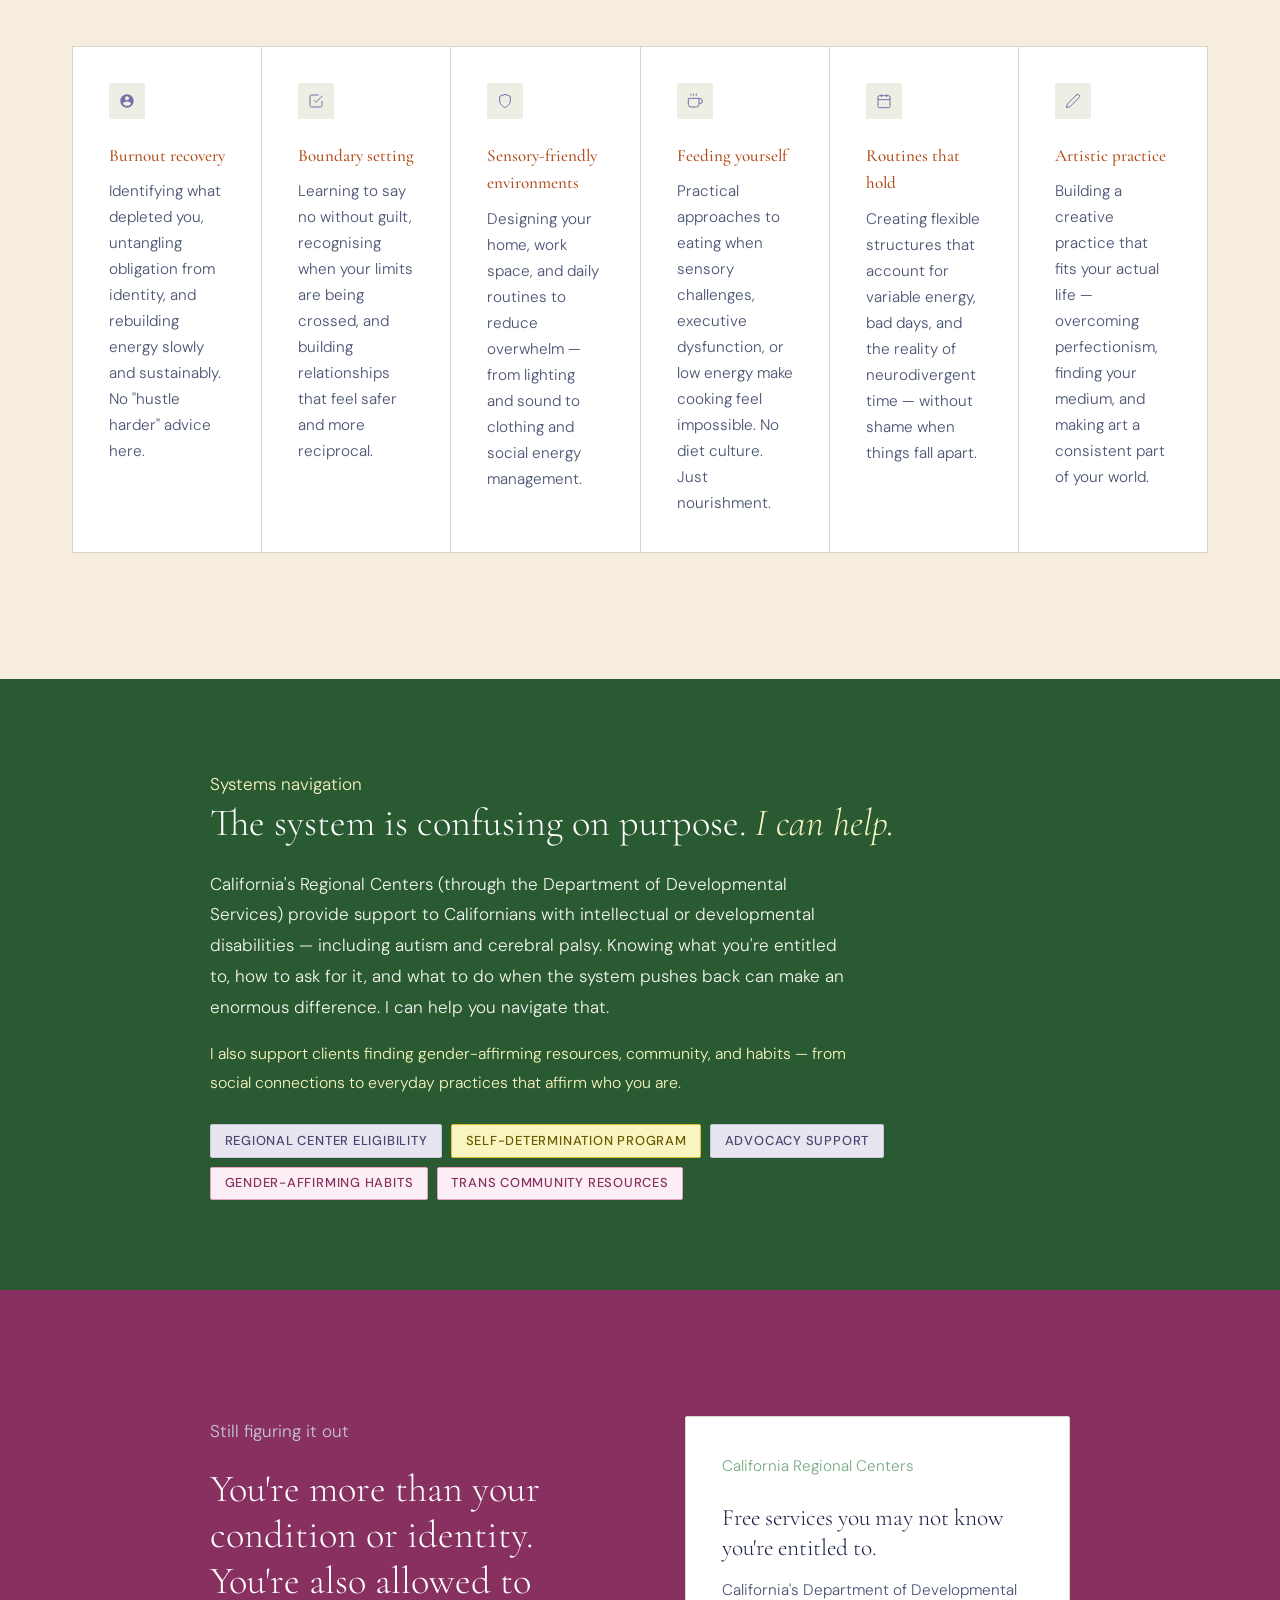
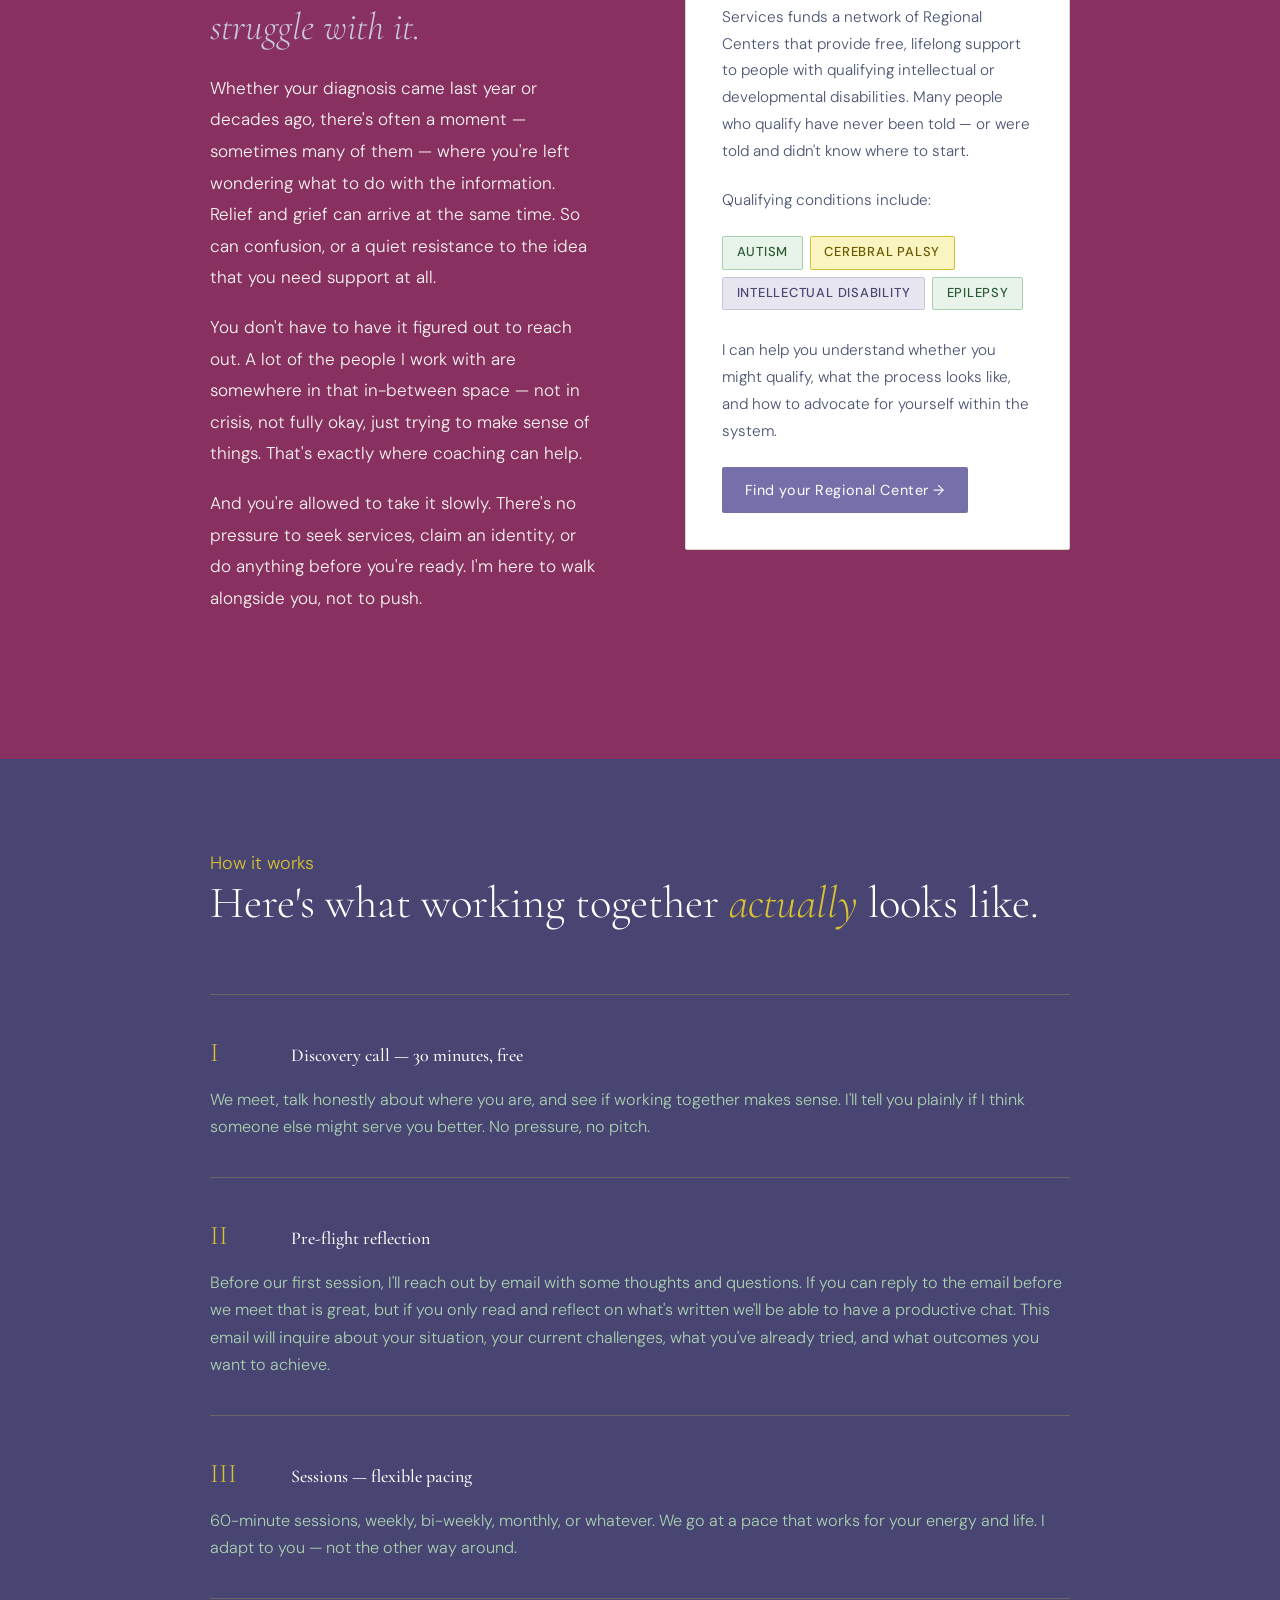
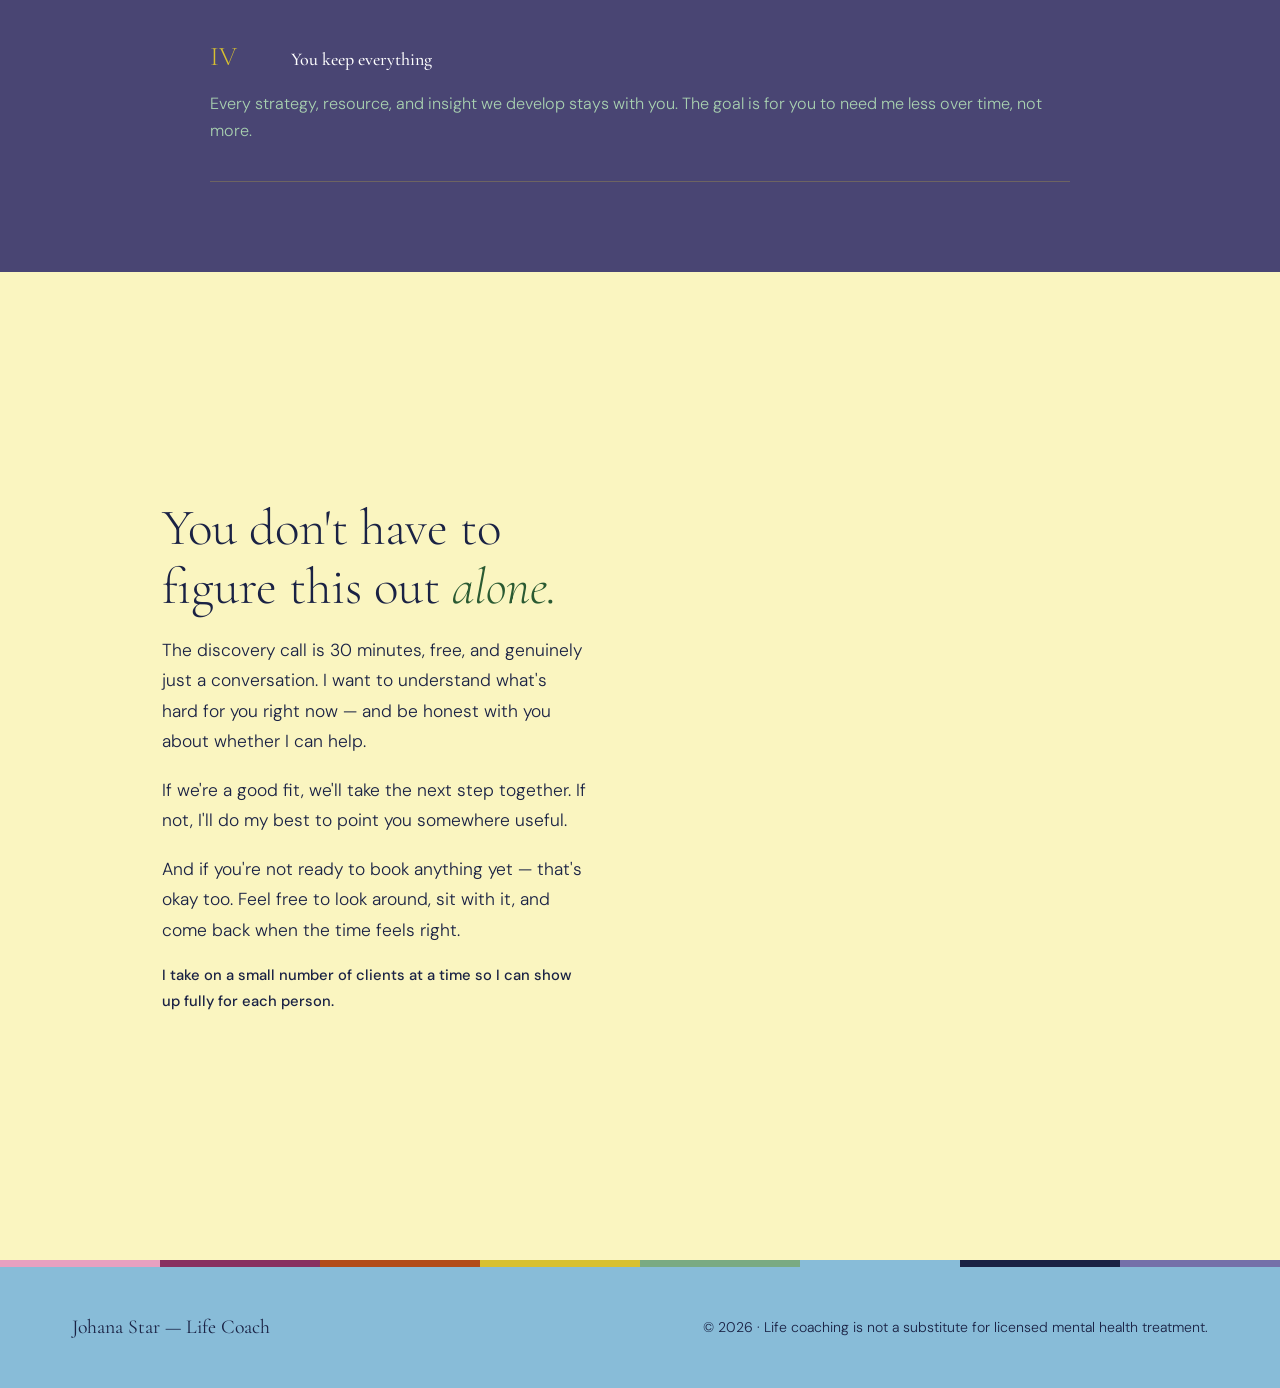
==== commit 6489d666: "change backgrounds and add a rainbow ribbon above footer." ====
--- a/index.html
+++ b/index.html
@@ -311,6 +311,16 @@
   </div>
 </section>
 
+<div id="ribbon" aria-hidden="true">
+  <div class="stripe sakura-bg"></div>
+  <div class="stripe cherry-bg"></div>
+  <div class="stripe cayenne-bg"></div>
+  <div class="stripe mustard-bg"></div>
+  <div class="stripe sage-bg"></div>
+  <div class="stripe coastal-bg"></div>
+  <div class="stripe abyss-bg"></div>
+  <div class="stripe lavender-bg"></div>
+</div>
 <footer>
   <p class="logo">Johana Star — Life Coach</p>
   <small class="note">© 2026 · Life coaching is not a substitute for licensed mental health treatment.</small>
--- a/styles.css
+++ b/styles.css
@@ -30,10 +30,8 @@
     lights & whites: theming is dairy
     reds & pinks: theming is floral & fruity
     oranges: theming is culinary, spices
-    yellows: theming is culinary, condiments
-        NOTE: Mustard is a brassica, so there may be design space for cabbage, a yellow-green
-        tinted white, bok choy, a light green, broccoli, a dark and grounded green,
-        turnip, a purplish-red white, kale a dark green, etc.
+    yellows: theming is culinary, condiments — a complete light-to-dark progression:
+        butter (lightest) → mustard → dijon → molasses (darkest)
     greens: theming is culinary, herbal
     darks & blues: theming is nautical
     purples: theming is floral & astronomical
@@ -41,22 +39,24 @@
 
     /* dairy — lights & whites */
     --white:        #ffffff;
-    --cream:        #f8f8f4;
+    --cream:        #f5f5ef;   /* H=60° S=23% L=95% — warmer and more distinct from white than previous #f8f8f4 (L=96.5%) */
     --feta:         #eeeee4;
     --chevre:       #d8d8c8;
 
     /* reds & pinks — floral & fruity */
     --blush:        #fceef5;   /* sakura (L=77.5%) lightened 15.0 lightness points to L=92.5% → blush */
-    --peony:        #e0a8c8;   /* sakura (L=77.5%) darkened 10.0 lightness points to L=67.5% → peony */
     --sakura:       #e8a0c0;
+    --peony:        #c7508c;   /* sakura sibling: H=330° S=52% L=55% — midpoint between sakura (L=77%) and cherry (L=36%) */
     --cherry:       #883060;   /* sakura sibling: H=327° S=48% L=36% vs sakura H=333° S=61% L=77% */
 
     /* oranges — culinary, spices */
     --turmeric:     #f6edde;
+    --ginger:       #dcb288;   /* turmeric (L=91.8%) darkened ~22 lightness points → ginger; H=30° S=55% */
+    --saffron:      #c62810;   /* deep red-orange; H=8° S=85% L=42% — redder than cayenne (H=20°), similar depth */
     --cayenne:      #b24c19;
 
     /* yellows — culinary, condiments */
-    --parchment:    #faf5c0;   /* mustard (L=51.2%) lightened 40.0 lightness points to L=91.2% → parchment */
+    --butter:    #faf5c0;   /* mustard (L=51.2%) lightened 40.0 lightness points to L=91.2% → butter */
     --mustard:      #d8c030;
     --dijon:        #b8a020;   /* mustard (L=51.2%) darkened 7.0 lightness points to L=44.2% */
     --molasses:     #6a5800;   /* dijon (L=42.4%) darkened 21.6 lightness points to L=20.8% → molasses */
@@ -82,12 +82,12 @@
     --serif: 'Cormorant Garamond', serif;
 
     /* ─── tints and shades ──────────────────────────────────────────────────────
-       All tints and shades are now defined within their colour family above.
+       All tints and shades are now defined within their color family above.
        native CSS cannot compute derived values; use Sass or a design tool to
-       recalculate if palette colours change */
+       recalculate if palette colors change */
 
     /* ─── semantic tokens ───────────────────────────────────────────────────────
-       these are what rules reference — colour tokens above should not
+       these are what rules reference — color tokens above should not
        appear in rules directly */
     --background:             var(--cream);
     --surface:                var(--white);
@@ -98,10 +98,7 @@
     --text-light:             var(--navy);
     --accent:                 var(--lavender);
     --accent-hover:           var(--iris);
-    --accent-secondary-light: var(--mint);
-    --accent-secondary-mid:   var(--thyme);
-    --accent-secondary:       var(--sage);
-    --accent-secondary-dark:  var(--pine);
+
     --accent-tertiary:        var(--mustard);
     --highlight:              var(--sakura);
     --highlight-dark:         var(--cherry);
@@ -111,17 +108,25 @@
     --deep:                   var(--abyss);
 
     /* ─── opacity variants ──────────────────────────────────────────────────────
-       for use where alpha transparency is needed */
-    --cream-88:      rgba(248,248,244,0.88);
-    --cream-60:      rgba(248,248,244,0.60);
-    --cream-35:      rgba(248,248,244,0.35);
-    --cream-15:      rgba(248,248,244,0.15);
-    --cream-6:       rgba(248,248,244,0.06);
+       Hardcoded rgba values are intentional — plain CSS cannot derive alpha
+       variants from a custom property value. color-mix() could do this in
+       modern browsers but adds complexity without meaningful gain here. */
+    --cream-88:      rgba(245,245,239,0.88);
+    --cream-60:      rgba(245,245,239,0.60);
+    --cream-35:      rgba(245,245,239,0.35);
+    --cream-15:      rgba(245,245,239,0.15);
+    --cream-6:       rgba(245,245,239,0.06);
     --white-85:      rgba(255,255,255,0.85);
     --white-15:      rgba(255,255,255,0.15);
     --lavender-15:   rgba(117,112,169,0.15);
     --mustard-25:    rgba(216,192,48,0.25);
     --abyss-8:       rgba(26,34,68,0.08);
+  }
+  html {
+    /* The browser default is 16px. Setting font-size here scales all rem values
+       throughout the stylesheet proportionally — increasing this value makes
+       everything larger without touching individual rules. */
+    font-size: 18px;
   }
   html, body {
     overflow-x: hidden;
@@ -138,7 +143,6 @@
     font-family: var(--serif);
   }
   h1, h2, h3, h4 { font-weight: 300; }
-  /* TODO: Can we define the rbga codes below either in the color tokens section of :root or derived from those colors? */
   body > nav {
     position: fixed;
     top: 0;
@@ -178,31 +182,33 @@
   }
   body > nav .cta:hover { background: var(--accent-hover); }
   #hero {
-    min-height: 100vh;
-    display: grid; /* When I disable this attribute I get no padding between #hero and #banner.
-                      Why does grid make the section have more whitespace at the top?
-                      (I presume this impacts the bottom as well, as the whitespace gap there is quite large.) */
+    display: grid; /* grid + align-items: center vertically centers content.
+                      Without display: grid there is no centering mechanism
+                      and content sits flush at the top. */
     grid-template-columns: 1fr 1fr;
     align-items: center;
-    padding: 0rem 4rem 4rem;
+    padding: 4rem;
     gap: 4rem;
   }
   #banner {
     display: flex;
-    height: 60px;
-    margin-top: 78px; /* determined through trial and error that the nav is 78px high. Can we compute that somehow?
-                         That is, why did we think it was only 60px high? */
-  }
-  #banner div { flex: 1; }
+    height: 3.75rem;
+    margin-top: var(--nav-height); /* --nav-height is set dynamically by script.js on load and resize */
+  }
+  #ribbon {
+    display: flex;
+    height: 0.375rem; /* 6px — a thin reprise of the banner palette above the footer */
+  }
+  #banner div, #ribbon div { flex: 1; }
   .stripe         { width:12.5%; }
-  .sakura-bg      { background: #e8a0c0; }
-  .cherry-bg      { background: #883060; }
-  .cayenne-bg     { background: #b24c19; }
-  .mustard-bg     { background: #d8c030; }
-  .sage-bg        { background: #7aaa82; }
-  .coastal-bg     { background: #88bcd8; }
-  .abyss-bg       { background: #1a2244; }
-  .lavender-bg    { background: #7570a9; }
+  .sakura-bg      { background: var(--sakura); }
+  .cherry-bg      { background: var(--cherry); }
+  .cayenne-bg     { background: var(--cayenne); }
+  .mustard-bg     { background: var(--mustard); }
+  .sage-bg        { background: var(--sage); }
+  .coastal-bg     { background: var(--coastal); }
+  .abyss-bg       { background: var(--abyss); }
+  .lavender-bg    { background: var(--lavender); }
 
 
   #hero header .eyebrow {
@@ -366,8 +372,8 @@
     color: var(--accent);
   }
   #offerings .label { color: var(--accent-warm); }
-  #systems .label { color: var(--parchment); }
-  #diagnosis .regional-center.card .label { color: var(--accent-secondary); }
+  #systems .label { color: var(--butter); }
+  #diagnosis .regional-center.card .label { color: var(--sage); }
   #testimonials .label { color: var(--surface-alt); }
   #not-therapy .label { color: var(--muted); }
   #about h2 {
@@ -399,11 +405,10 @@
     border: 1px solid;
     border-radius: 2px;
   }
-  /* TODO: Can we define the hex codes below in the color tokens section of :root */
   .tag-secondary {
     color: var(--pine);
-    background: var(--accent-secondary-light);
-    border-color: var(--accent-secondary-mid);
+    background: var(--mint);
+    border-color: var(--thyme);
   }
   .tag-accent {
     color: var(--iris);
@@ -412,7 +417,7 @@
   }
   .tag-tertiary {
     color: var(--molasses);
-    background: var(--parchment);
+    background: var(--butter);
     border-color: var(--accent-tertiary);
   }
   .tag-highlight {
@@ -420,9 +425,21 @@
     background: var(--blush);
     border-color: var(--highlight);
   }
+  .tag-warm {
+    color: var(--saffron);
+    background: var(--turmeric);
+    border-color: var(--ginger);
+  }
   /* tag-highlight (sakura tones) is invisible on the sakura about background —
      substitute coastal family for contrast */
   #about .tag-highlight {
+    color: var(--abyss);
+    background: var(--horizon);
+    border-color: var(--coastal);
+  }
+  /* tag-warm (orange tones) also blends into sakura — same override as tag-highlight for now.
+     A better warm-toned override is worth researching. */
+  #about .tag-warm {
     color: var(--abyss);
     background: var(--horizon);
     border-color: var(--coastal);
@@ -556,7 +573,7 @@
     margin-bottom: 1.25rem;
     color: var(--white);
   }
-  #systems h2 em { color: var(--parchment); }
+  #systems h2 em { color: var(--butter); }
   #systems p {
     font-size: 0.95rem;
     color: var(--cream);
@@ -566,7 +583,7 @@
   #systems .note {
     margin-top: 1rem;
     font-size: 0.88rem;
-    color: var(--parchment);
+    color: var(--butter);
   }
   #systems .tags {
     list-style: none;
@@ -576,7 +593,7 @@
     margin-top: 1.5rem;
   }
   #process {
-    background: var(--deep);
+    background: var(--iris);
     padding: 5rem 2rem;
   }
   #process .inner {
@@ -629,7 +646,7 @@
   }
   #process .step p {
     font-size: 0.9rem;
-    color: var(--accent-secondary-mid);
+    color: var(--thyme);
     line-height: 1.7;
     grid-column: 1 / -1;
     grid-row: 2;
@@ -687,8 +704,8 @@
     color: var(--accent);
   }
   #testimonials .quote .avatar.plum {
-    background: var(--accent-secondary-light);
-    color: var(--accent-secondary);
+    background: var(--mint);
+    color: var(--sage);
   }
   #testimonials .quote .name {
     font-size: 0.85rem;
@@ -700,7 +717,7 @@
     color: var(--text-light);
   }
   #book {
-    background: var(--accent-tertiary);
+    background: var(--butter);
     padding: 0 4rem;
   }
   #book .layout {
@@ -718,7 +735,7 @@
     margin-bottom: 1rem;
     color: var(--text);
   }
-  #book .pitch h2 em { color: var(--accent-secondary-dark); }
+  #book .pitch h2 em { color: var(--pine); }
   #book .pitch p {
     color: var(--text);
     line-height: 1.75;
@@ -737,7 +754,7 @@
   }
   #diagnosis {
     padding: 7rem 4rem;
-    background: var(--text-mid);
+    background: var(--highlight-dark);
   }
   #diagnosis .inner {
     max-width: 860px;
@@ -838,6 +855,9 @@
   .delay-3 { animation-delay: 0.25s; }
   .delay-4 { animation-delay: 0.35s; }
   @media (max-width: 900px) {
+    html {
+      font-size: 20px;
+    }
     body > nav {
       padding: 1.25rem 2rem;
     }
@@ -885,11 +905,11 @@
   }
 
 /* ─── Palette page ──────────────────────────────────────────────────────────
-   All rules are scoped to body.palette-page to avoid collisions with
+   All rules are scoped to body#styleguide-page to avoid collisions with
    index.html styles above (notably: body, header, footer, @media block).
    ─────────────────────────────────────────────────────────────────────────── */
 
-body.palette-page {
+body#styleguide-page {
   font-family: 'DM Sans', sans-serif;
   font-weight: 300;
   background: var(--cream);
@@ -898,11 +918,11 @@
   padding: 4rem;
 }
 
-body.palette-page header {
+body#styleguide-page header {
   margin-bottom: 4rem;
 }
 
-body.palette-page header p {
+body#styleguide-page header p {
   font-size: 0.72rem;
   font-weight: 500;
   letter-spacing: 0.14em;
@@ -914,7 +934,7 @@
   gap: 0.75rem;
 }
 
-body.palette-page header p::before {
+body#styleguide-page header p::before {
   content: '';
   display: block;
   width: 32px;
@@ -922,14 +942,14 @@
   background: var(--lavender);
 }
 
-body.palette-page header h1 {
+body#styleguide-page header h1 {
   font-family: var(--serif);
   font-size: clamp(2.5rem, 5vw, 4rem);
   font-weight: 300;
   line-height: 1.1;
 }
 
-body.palette-page header h1 em {
+body#styleguide-page header h1 em {
   font-style: italic;
   color: var(--lavender);
 }
@@ -971,7 +991,7 @@
 }
 
 .palette-table tbody tr:hover {
-  height: 104px;
+  height: 120px;
 }
 
 td.swatch {
@@ -1003,6 +1023,17 @@
   font-family: 'DM Mono', 'Courier New', monospace;
   mix-blend-mode: multiply;
 }
+
+td.swatch .swatch-hsl {
+  font-size: 0.55rem;
+  font-weight: 400;
+  letter-spacing: 0.04em;
+  opacity: 0.5;
+  font-family: 'DM Mono', 'Courier New', monospace;
+  mix-blend-mode: multiply;
+}
+
+td.swatch.dark .swatch-hsl { color: var(--cream); mix-blend-mode: normal; opacity: 0.5; }
 
 td.swatch.light .swatch-name,
 td.swatch.light .swatch-hex { color: var(--abyss); }
@@ -1030,7 +1061,7 @@
 td.swatch.placeholder .swatch-hex { color: var(--navy); }
 
 /* ── Palette footer ── */
-body.palette-page footer {
+body#styleguide-page footer {
   margin-top: 3rem;
   display: flex;
   justify-content: space-between;
@@ -1047,19 +1078,33 @@
   text-align: left;
 }
 
-body.palette-page footer p {
+body#styleguide-page footer p {
   font-size: 0.75rem;
   color: var(--navy);
   letter-spacing: 0.04em;
 }
 
-body.palette-page footer em {
+body#styleguide-page footer em {
   font-family: var(--serif);
   font-style: italic;
 }
 
+  /* page color progression diagram */
+  .sg-swatch-label {
+    font-family: 'DM Sans', sans-serif;
+    font-size: 13px;
+    font-weight: 500;
+    fill: var(--text);
+  }
+  .sg-swatch-sub {
+    font-family: 'DM Mono', 'Courier New', monospace;
+    font-size: 11px;
+    font-weight: 400;
+    fill: var(--text-mid);
+    opacity: 0.7;
+  }
 @media (max-width: 900px) {
-  body.palette-page {
+  body#styleguide-page {
     padding: 2rem 1rem;
   }
   .palette-table {
@@ -1078,18 +1123,18 @@
     border-right: none;
     border-bottom: 1px solid var(--chevre);
   }
-  body.palette-page footer {
+  body#styleguide-page footer {
     flex-direction: column;
     gap: 0.5rem;
   }
 }
 
-body.palette-page .usage-section {
+body#styleguide-page .usage-section {
   margin-top: 3rem;
   border-top: 1px solid var(--chevre);
   padding-top: 2rem;
 }
-body.palette-page .usage-winner {
+body#styleguide-page .usage-winner {
   font-size: 0.75rem;
   color: var(--navy);
   font-family: 'DM Mono', 'Courier New', monospace;
@@ -1100,17 +1145,17 @@
   margin-bottom: 1.5rem;
   display: inline-block;
 }
-body.palette-page .usage-winner strong {
+body#styleguide-page .usage-winner strong {
   font-weight: 500;
   color: var(--abyss);
 }
-body.palette-page .usage-section h2 {
+body#styleguide-page .usage-section h2 {
   font-family: var(--serif);
   font-size: clamp(1.8rem, 3vw, 2.4rem);
   font-weight: 300;
   margin-bottom: 0.5rem;
 }
-body.palette-page .usage-section h3 {
+body#styleguide-page .usage-section h3 {
   font-size: 0.65rem;
   font-weight: 500;
   letter-spacing: 0.1em;
@@ -1119,18 +1164,18 @@
   margin-top: 0.25rem;
   margin-bottom: 2rem;
 }
-body.palette-page .usage-chart {
+body#styleguide-page .usage-chart {
   display: flex;
   flex-direction: column;
   gap: 6px;
 }
-body.palette-page .usage-row {
+body#styleguide-page .usage-row {
   display: grid;
   grid-template-columns: 100px 24px 1fr 200px;
   align-items: center;
   gap: 10px;
 }
-body.palette-page .usage-label {
+body#styleguide-page .usage-label {
   font-size: 0.68rem;
   font-weight: 500;
   letter-spacing: 0.04em;
@@ -1138,7 +1183,7 @@
   text-align: right;
   font-family: 'DM Mono', 'Courier New', monospace;
 }
-body.palette-page .usage-dot {
+body#styleguide-page .usage-dot {
   width: 16px;
   height: 16px;
   border-radius: 50%;
@@ -1146,38 +1191,38 @@
   flex-shrink: 0;
   justify-self: center;
 }
-body.palette-page .usage-bar-wrap {
+body#styleguide-page .usage-bar-wrap {
   height: 16px;
   background: var(--feta);
   border-radius: 2px;
   overflow: hidden;
 }
-body.palette-page .usage-bar {
+body#styleguide-page .usage-bar {
   height: 100%;
   border-radius: 2px;
   opacity: 0.85;
 }
-body.palette-page .usage-note {
+body#styleguide-page .usage-note {
   font-size: 0.62rem;
   font-family: 'DM Mono', 'Courier New', monospace;
   color: var(--text-mid);
   line-height: 1.3;
 }
-body.palette-page .usage-zero .usage-label { color: var(--chevre); }
-body.palette-page .usage-zero .usage-note { color: var(--chevre); }
-
-body.palette-page .type-section {
+body#styleguide-page .usage-zero .usage-label { color: var(--chevre); }
+body#styleguide-page .usage-zero .usage-note { color: var(--chevre); }
+
+body#styleguide-page .type-section {
   margin-top: 3rem;
   border-top: 1px solid var(--chevre);
   padding-top: 2rem;
 }
-body.palette-page .type-section h2 {
+body#styleguide-page .type-section h2 {
   font-family: var(--serif);
   font-size: clamp(1.8rem, 3vw, 2.4rem);
   font-weight: 300;
   margin-bottom: 0.5rem;
 }
-body.palette-page .type-section h3 {
+body#styleguide-page .type-section h3 {
   font-size: 0.65rem;
   font-weight: 500;
   letter-spacing: 0.1em;
@@ -1186,7 +1231,7 @@
   margin-top: 0.25rem;
   margin-bottom: 2rem;
 }
-body.palette-page .type-specimen {
+body#styleguide-page .type-specimen {
   border-top: 0.5px solid var(--chevre);
   padding: 1.5rem 0;
   display: grid;
@@ -1194,17 +1239,17 @@
   gap: 1rem 3rem;
   align-items: start;
 }
-body.palette-page .type-specimen:last-child {
+body#styleguide-page .type-specimen:last-child {
   border-bottom: 0.5px solid var(--chevre);
 }
-body.palette-page .type-label {
+body#styleguide-page .type-label {
   font-size: 0.72rem;
   font-weight: 500;
   letter-spacing: 0.04em;
   color: var(--navy);
   padding-top: 0.25rem;
 }
-body.palette-page .type-meta {
+body#styleguide-page .type-meta {
   font-size: 0.62rem;
   font-family: 'Courier New', monospace;
   color: var(--text-mid);
@@ -1212,56 +1257,56 @@
   margin-top: 0.35rem;
   grid-column: 1;
 }
-body.palette-page .type-example {
+body#styleguide-page .type-example {
   grid-column: 2;
   grid-row: 1 / 3;
   color: var(--abyss);
 }
-body.palette-page .type-h1 {
+body#styleguide-page .type-h1 {
   font-family: var(--serif);
   font-size: clamp(2.6rem, 5vw, 4rem);
   font-weight: 300;
   line-height: 1.1;
   letter-spacing: -0.01em;
 }
-body.palette-page .type-h1 em { font-style: italic; color: var(--lavender); }
-body.palette-page .type-h2 {
+body#styleguide-page .type-h1 em { font-style: italic; color: var(--lavender); }
+body#styleguide-page .type-h2 {
   font-family: var(--serif);
   font-size: clamp(2rem, 3.5vw, 2.8rem);
   font-weight: 300;
   line-height: 1.2;
 }
-body.palette-page .type-h2 em { font-style: italic; color: var(--lavender); }
-body.palette-page .type-h3 {
+body#styleguide-page .type-h2 em { font-style: italic; color: var(--lavender); }
+body#styleguide-page .type-h3 {
   font-family: var(--serif);
   font-size: clamp(1.8rem, 3vw, 2.4rem);
   font-weight: 300;
   line-height: 1.2;
 }
-body.palette-page .type-h3 em { font-style: italic; color: var(--lavender); }
-body.palette-page .type-h3-card {
+body#styleguide-page .type-h3 em { font-style: italic; color: var(--lavender); }
+body#styleguide-page .type-h3-card {
   font-size: 1rem;
   font-weight: 500;
 }
-body.palette-page .type-body {
+body#styleguide-page .type-body {
   font-size: 0.97rem;
   line-height: 1.8;
   font-weight: 300;
 }
-body.palette-page .type-label-ex {
+body#styleguide-page .type-label-ex {
   font-size: 0.72rem;
   font-weight: 500;
   letter-spacing: 0.14em;
   text-transform: uppercase;
   color: var(--lavender);
 }
-body.palette-page .type-trust {
+body#styleguide-page .type-trust {
   font-size: 0.75rem;
   font-weight: 500;
   letter-spacing: 0.08em;
   text-transform: uppercase;
 }
-body.palette-page .type-note {
+body#styleguide-page .type-note {
   font-size: 0.8rem;
   line-height: 1.6;
   font-weight: 300;
@@ -1269,7 +1314,7 @@
   border-left: 2px solid var(--sakura);
   padding-left: 0.9rem;
 }
-body.palette-page .type-cta {
+body#styleguide-page .type-cta {
   display: inline-block;
   font-size: 0.8rem;
   font-weight: 400;
@@ -1281,18 +1326,18 @@
   border-radius: 2px;
 }
 
-body.palette-page .components-section {
+body#styleguide-page .components-section {
   margin-top: 3rem;
   border-top: 1px solid var(--chevre);
   padding-top: 2rem;
 }
-body.palette-page .components-section h2 {
+body#styleguide-page .components-section h2 {
   font-family: var(--serif);
   font-size: clamp(1.8rem, 3vw, 2.4rem);
   font-weight: 300;
   margin-bottom: 0.5rem;
 }
-body.palette-page .components-section h3 {
+body#styleguide-page .components-section h3 {
   font-size: 0.65rem;
   font-weight: 500;
   letter-spacing: 0.1em;
@@ -1301,14 +1346,14 @@
   margin-top: 0.25rem;
   margin-bottom: 2rem;
 }
-body.palette-page .component-group {
+body#styleguide-page .component-group {
   border-top: 0.5px solid var(--chevre);
   padding: 1.5rem 0;
 }
-body.palette-page .component-group:last-child {
+body#styleguide-page .component-group:last-child {
   border-bottom: 0.5px solid var(--chevre);
 }
-body.palette-page .component-label {
+body#styleguide-page .component-label {
   font-size: 0.72rem;
   font-weight: 500;
   letter-spacing: 0.08em;
@@ -1316,14 +1361,14 @@
   color: var(--navy);
   margin-bottom: 0.35rem;
 }
-body.palette-page .component-desc {
+body#styleguide-page .component-desc {
   font-size: 0.8rem;
   color: var(--text-mid);
   line-height: 1.6;
   max-width: 640px;
   margin-bottom: 1.25rem;
 }
-body.palette-page .component-example {
+body#styleguide-page .component-example {
   background: var(--feta);
   border-radius: 4px;
   padding: 1.5rem 2rem;
@@ -1332,7 +1377,7 @@
   gap: 1.5rem;
   flex-wrap: wrap;
 }
-body.palette-page .component-note {
+body#styleguide-page .component-note {
   font-size: 0.72rem;
   color: var(--text-mid);
   font-family: 'Courier New', monospace;
@@ -1343,23 +1388,23 @@
 }
 
 /* style guide component examples */
-body.palette-page .sg-tags {
+body#styleguide-page .sg-tags {
   list-style: none;
   display: flex;
   flex-wrap: wrap;
   gap: 0.5rem;
   padding: 0;
 }
-body.palette-page .sg-offering-example {
+body#styleguide-page .sg-offering-example {
   background: var(--turmeric);
   padding: 2rem;
 }
-body.palette-page .sg-card {
+body#styleguide-page .sg-card {
   max-width: 280px;
   background: var(--surface);
   padding: 2rem;
 }
-body.palette-page .sg-card .icon {
+body#styleguide-page .sg-card .icon {
   width: 36px;
   height: 36px;
   border-radius: 2px;
@@ -1369,24 +1414,24 @@
   justify-content: center;
   margin-bottom: 1.25rem;
 }
-body.palette-page .sg-card .icon img {
+body#styleguide-page .sg-card .icon img {
   width: 16px;
   height: 16px;
 }
-body.palette-page h3.sg-card-h3 {
+body#styleguide-page h3.sg-card-h3 {
   font-size: 0.95rem;
   font-weight: 500;
   color: var(--cayenne);
   margin-bottom: 0.5rem;
 }
-body.palette-page .sg-card-p {
+body#styleguide-page .sg-card-p {
   font-size: 0.85rem;
   color: var(--text-mid);
   line-height: 1.7;
 }
 
 
-body.palette-page .component-sublabel {
+body#styleguide-page .component-sublabel {
   font-size: 0.65rem;
   font-weight: 500;
   letter-spacing: 0.08em;
@@ -1396,36 +1441,36 @@
   margin-bottom: 0.5rem;
 }
 
-body.palette-page .component-example #about {
+body#styleguide-page .component-example #about {
   display: block;
   min-height: unset;
   padding: 0;
   grid-template-columns: unset;
 }
 
-body.palette-page .sg-example-sakura { background: var(--sakura); }
-body.palette-page .sg-example-pine   { background: var(--pine); }
-
-body.palette-page #toc {
+body#styleguide-page .sg-example-sakura { background: var(--sakura); }
+body#styleguide-page .sg-example-pine   { background: var(--pine); }
+
+body#styleguide-page #toc {
   margin-bottom: 3rem;
   border: 0.5px solid var(--chevre);
   border-radius: 4px;
   display: inline-block;
   min-width: 260px;
 }
-body.palette-page #toc summary {
+body#styleguide-page #toc summary {
   padding: 1rem 2rem;
   cursor: pointer;
   list-style: none;
 }
-body.palette-page #toc summary::-webkit-details-marker { display: none; }
-body.palette-page #toc[open] summary {
+body#styleguide-page #toc summary::-webkit-details-marker { display: none; }
+body#styleguide-page #toc[open] summary {
   border-bottom: 0.5px solid var(--chevre);
 }
-body.palette-page #toc .toc-list {
+body#styleguide-page #toc .toc-list {
   padding: 0.75rem 2rem 1.25rem;
 }
-body.palette-page .toc-label {
+body#styleguide-page .toc-label {
   font-size: 0.65rem;
   font-weight: 500;
   letter-spacing: 0.1em;
@@ -1435,39 +1480,39 @@
   align-items: center;
   gap: 0.5rem;
 }
-body.palette-page .toc-label::after {
+body#styleguide-page .toc-label::after {
   content: '▸';
   font-size: 0.6rem;
   color: var(--text-mid);
   transition: transform 0.2s;
 }
-body.palette-page #toc[open] .toc-label::after {
+body#styleguide-page #toc[open] .toc-label::after {
   transform: rotate(90deg);
 }
-body.palette-page .toc-list {
+body#styleguide-page .toc-list {
   margin: 0;
   padding-left: 1rem;
   font-size: 0.85rem;
   line-height: 1.8;
   color: var(--abyss);
 }
-body.palette-page .toc-list ol {
+body#styleguide-page .toc-list ol {
   padding-left: 1rem;
   font-size: 0.78rem;
   color: var(--navy);
 }
-body.palette-page .toc-list a {
+body#styleguide-page .toc-list a {
   color: inherit;
   text-decoration: none;
   border-bottom: 1px solid var(--chevre);
   transition: border-color 0.2s, color 0.2s;
 }
-body.palette-page .toc-list a:hover {
+body#styleguide-page .toc-list a:hover {
   color: var(--lavender);
   border-color: var(--lavender);
 }
 
-body.palette-page .sg-nav-mockup {
+body#styleguide-page .sg-nav-mockup {
   background: var(--cream-88);
   backdrop-filter: blur(12px);
   border-bottom: 1px solid var(--lavender-15);
@@ -1478,19 +1523,19 @@
   width: 100%;
   box-sizing: border-box;
 }
-body.palette-page .sg-nav-logo {
+body#styleguide-page .sg-nav-logo {
   font-family: var(--serif);
   font-size: 1.3rem;
   font-weight: 400;
   letter-spacing: 0.04em;
   color: var(--text);
 }
-body.palette-page .sg-nav-actions {
+body#styleguide-page .sg-nav-actions {
   display: flex;
   align-items: center;
   gap: 1.5rem;
 }
-body.palette-page .sg-nav-ghost {
+body#styleguide-page .sg-nav-ghost {
   font-size: 0.85rem;
   color: var(--text-mid);
   letter-spacing: 0.02em;
@@ -1498,7 +1543,7 @@
   padding-bottom: 2px;
   cursor: default;
 }
-body.palette-page .sg-nav-cta {
+body#styleguide-page .sg-nav-cta {
   background: var(--accent);
   color: var(--surface);
   padding: 0.55rem 1.4rem;
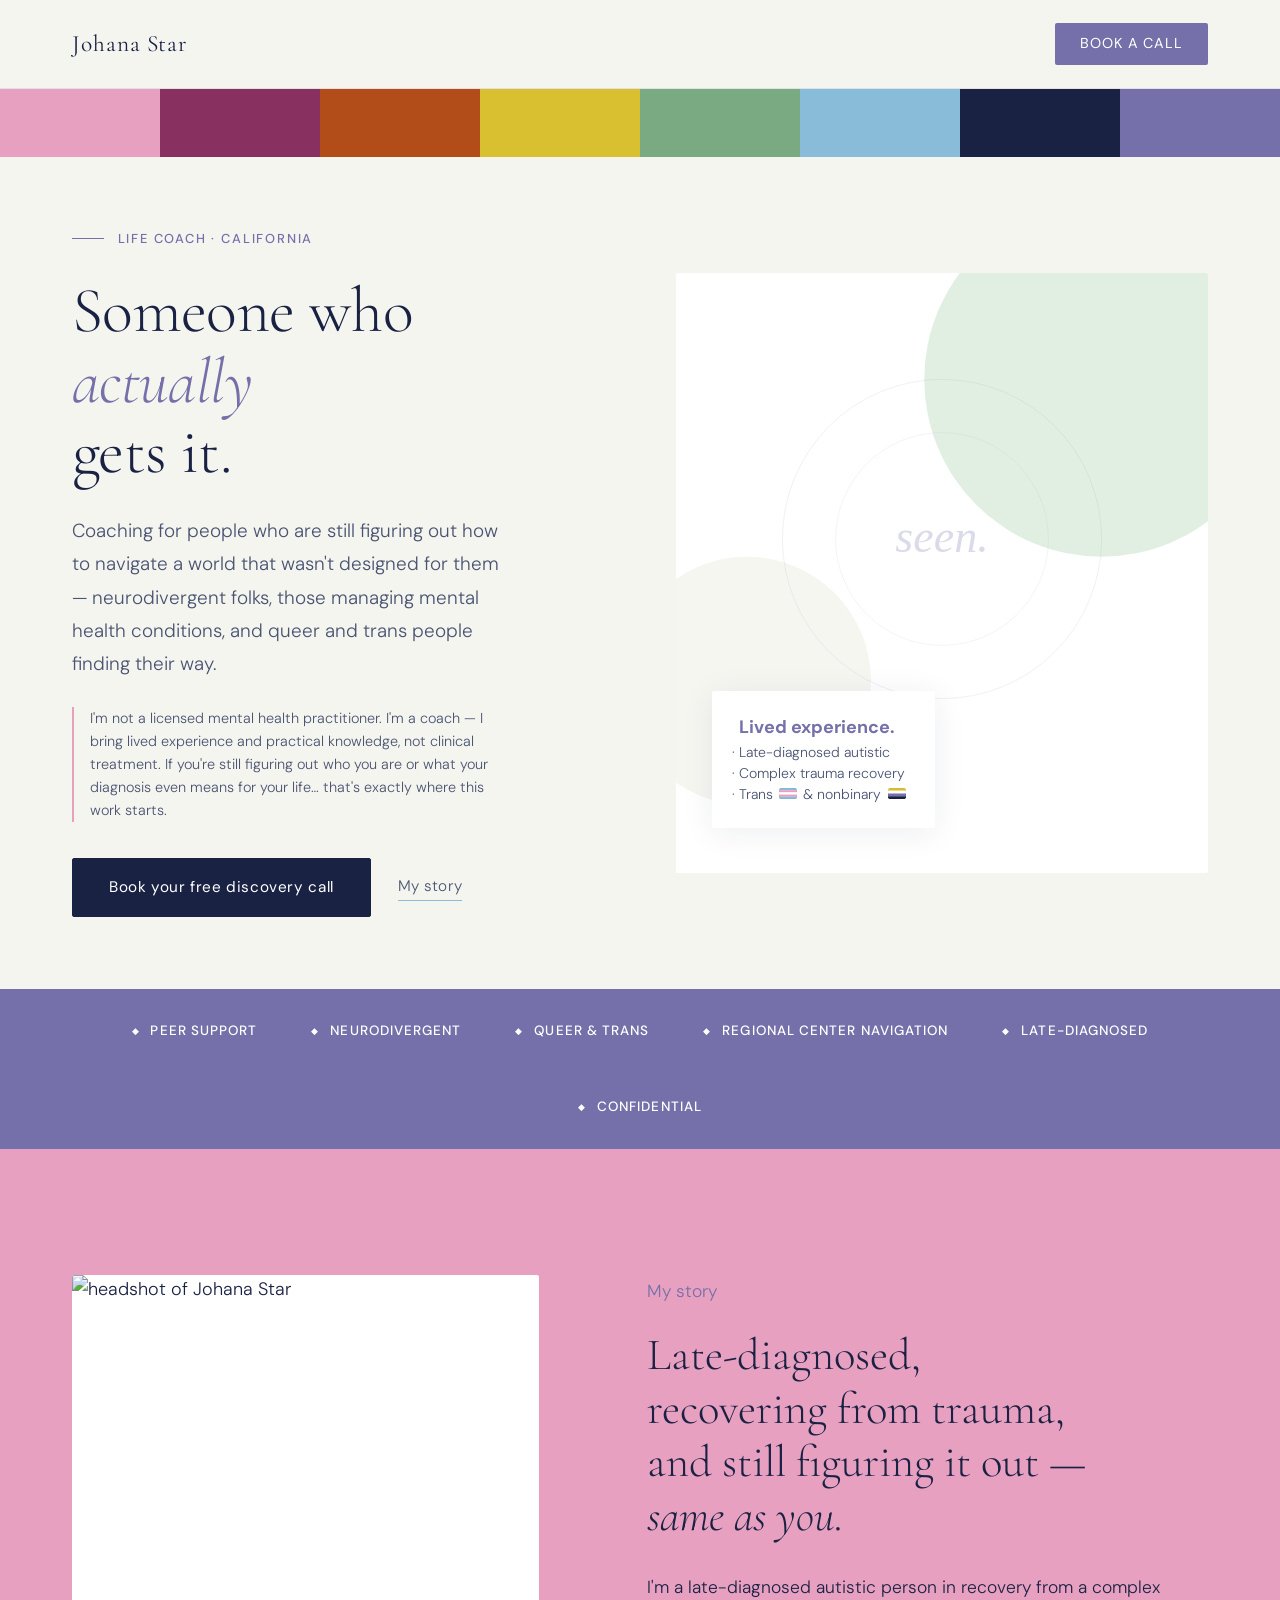
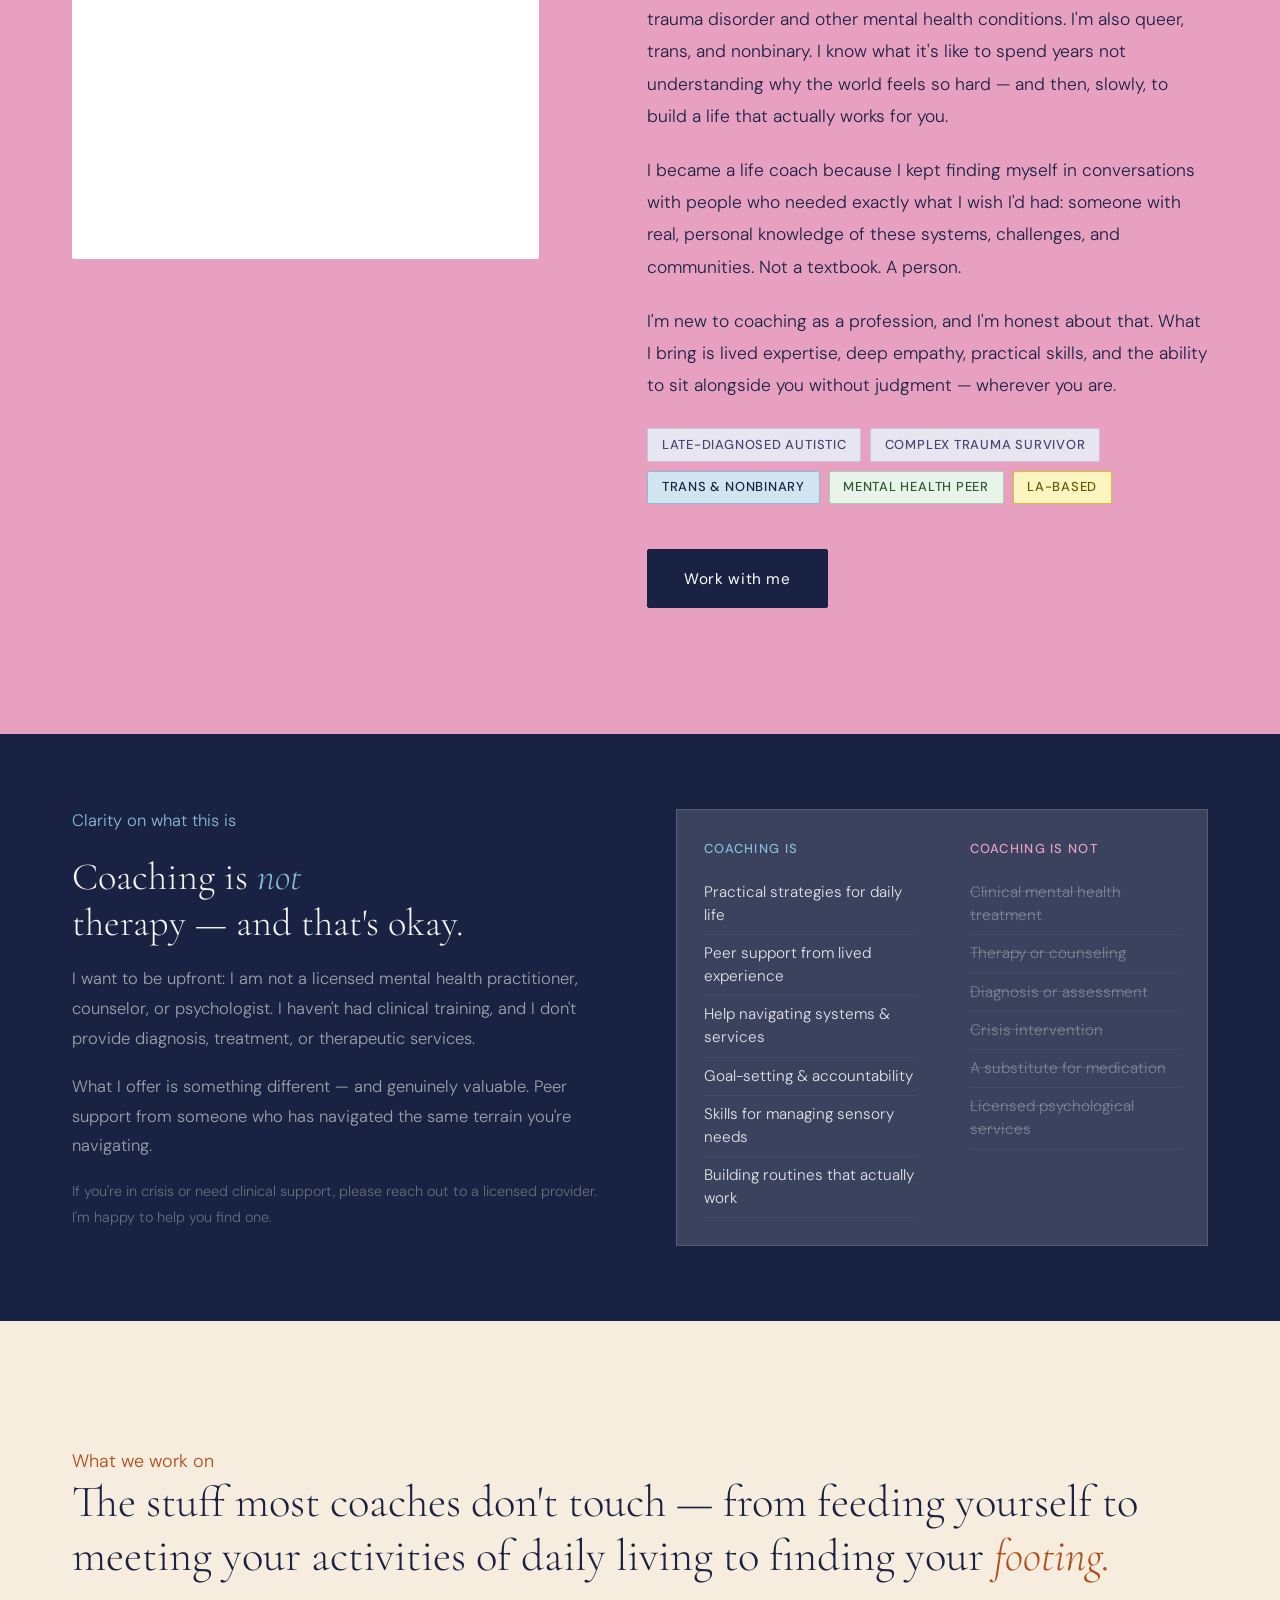
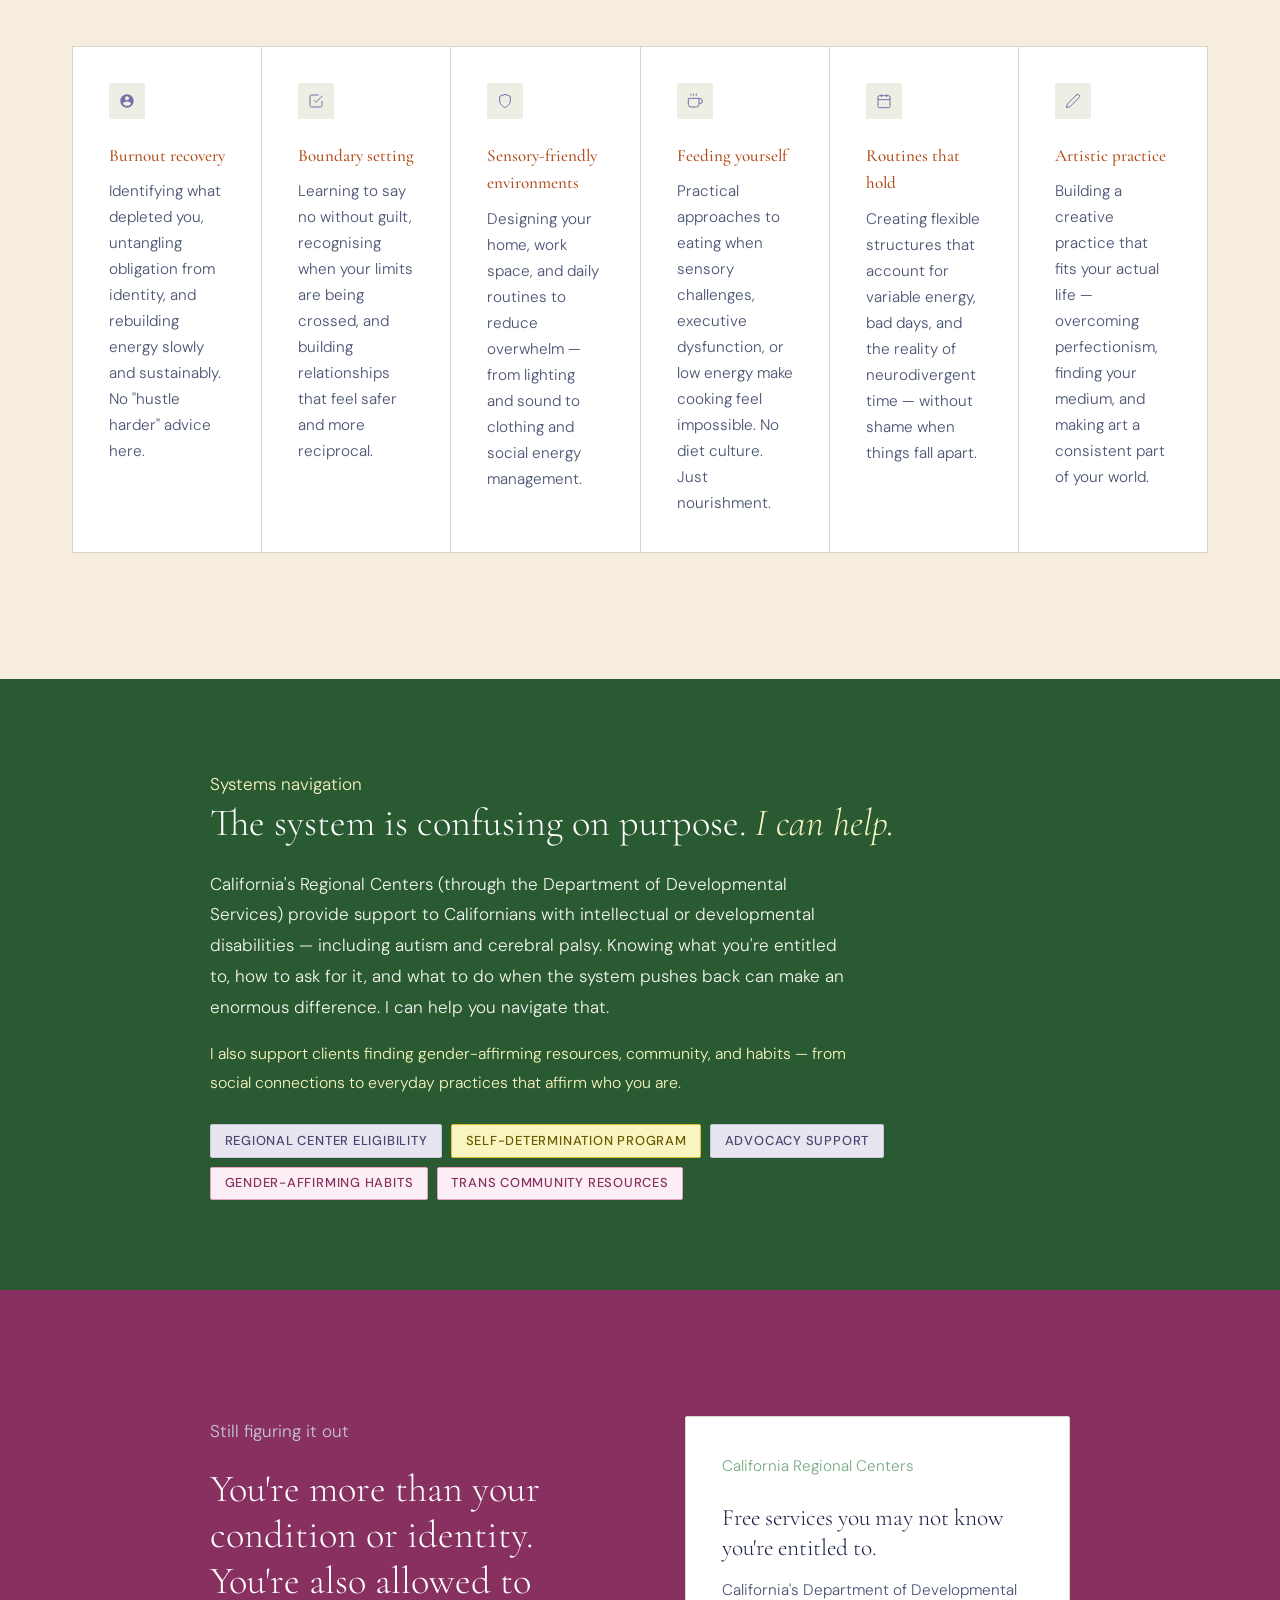
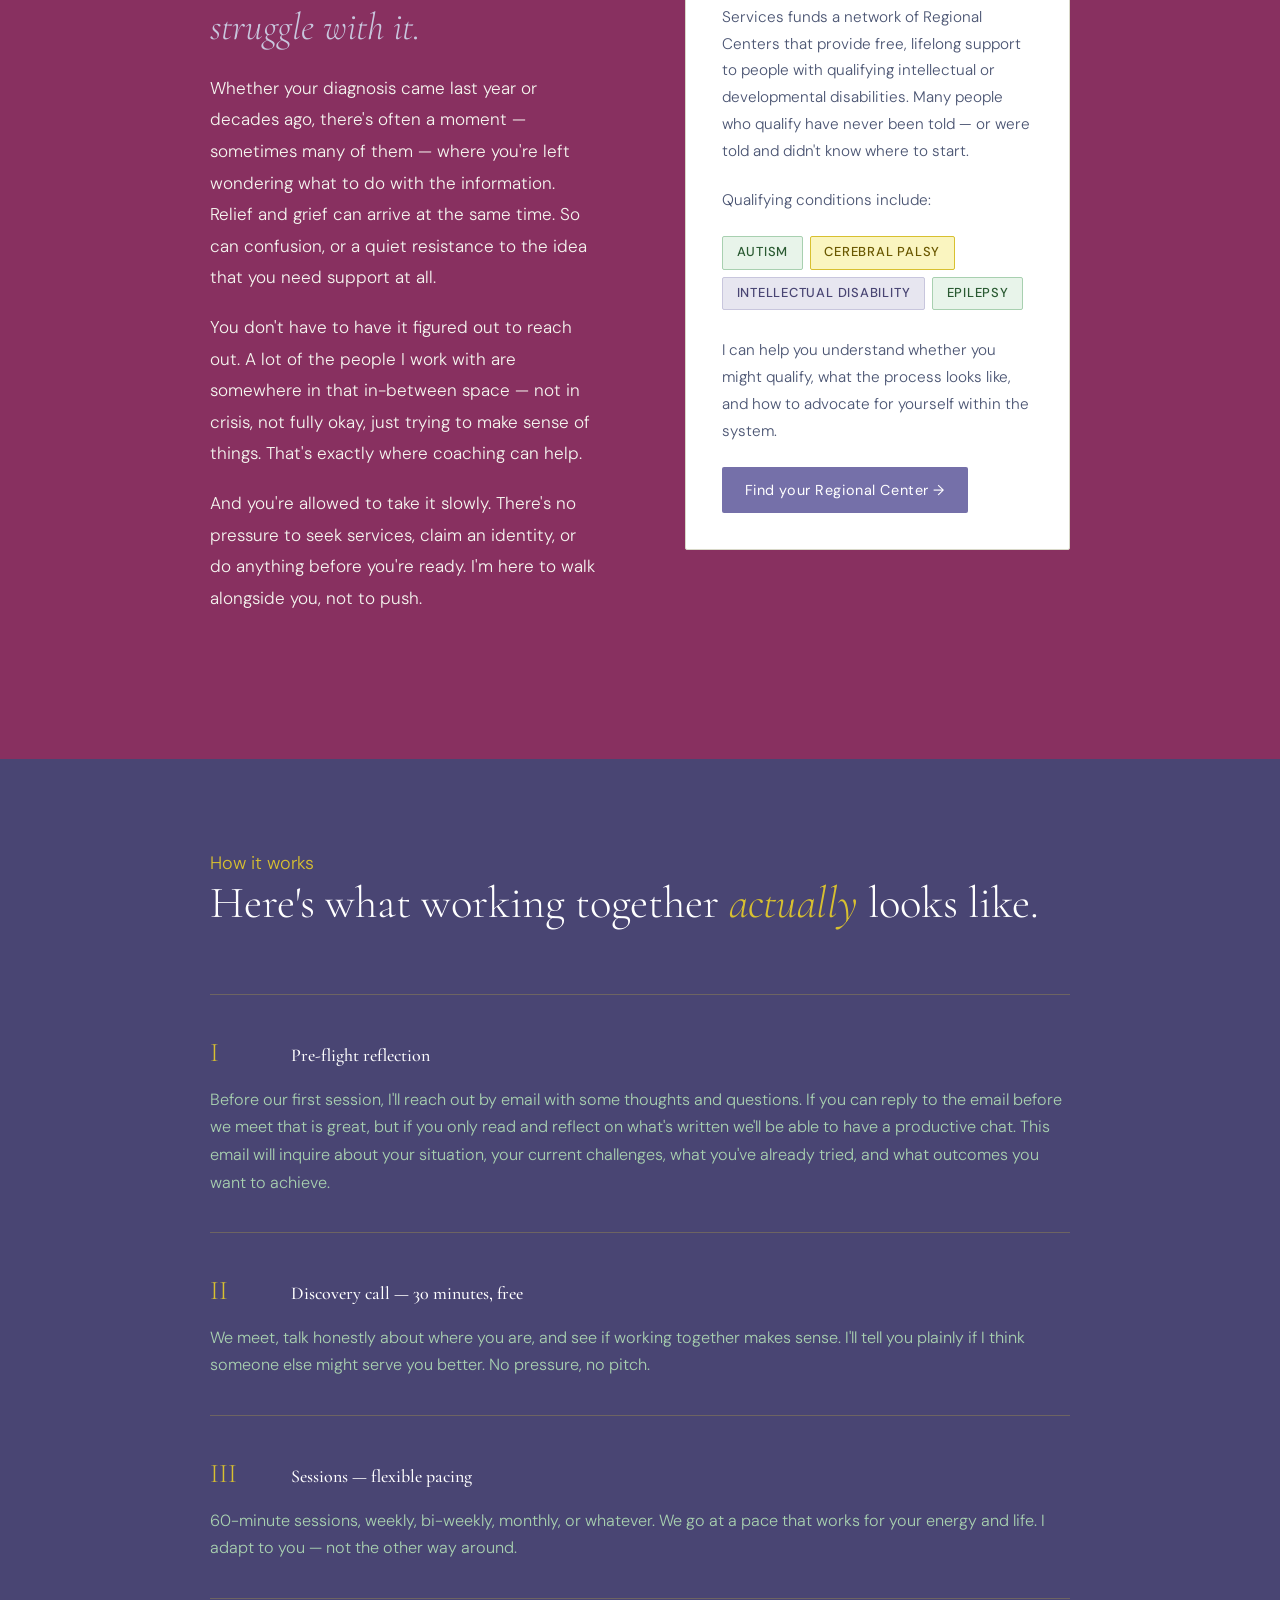
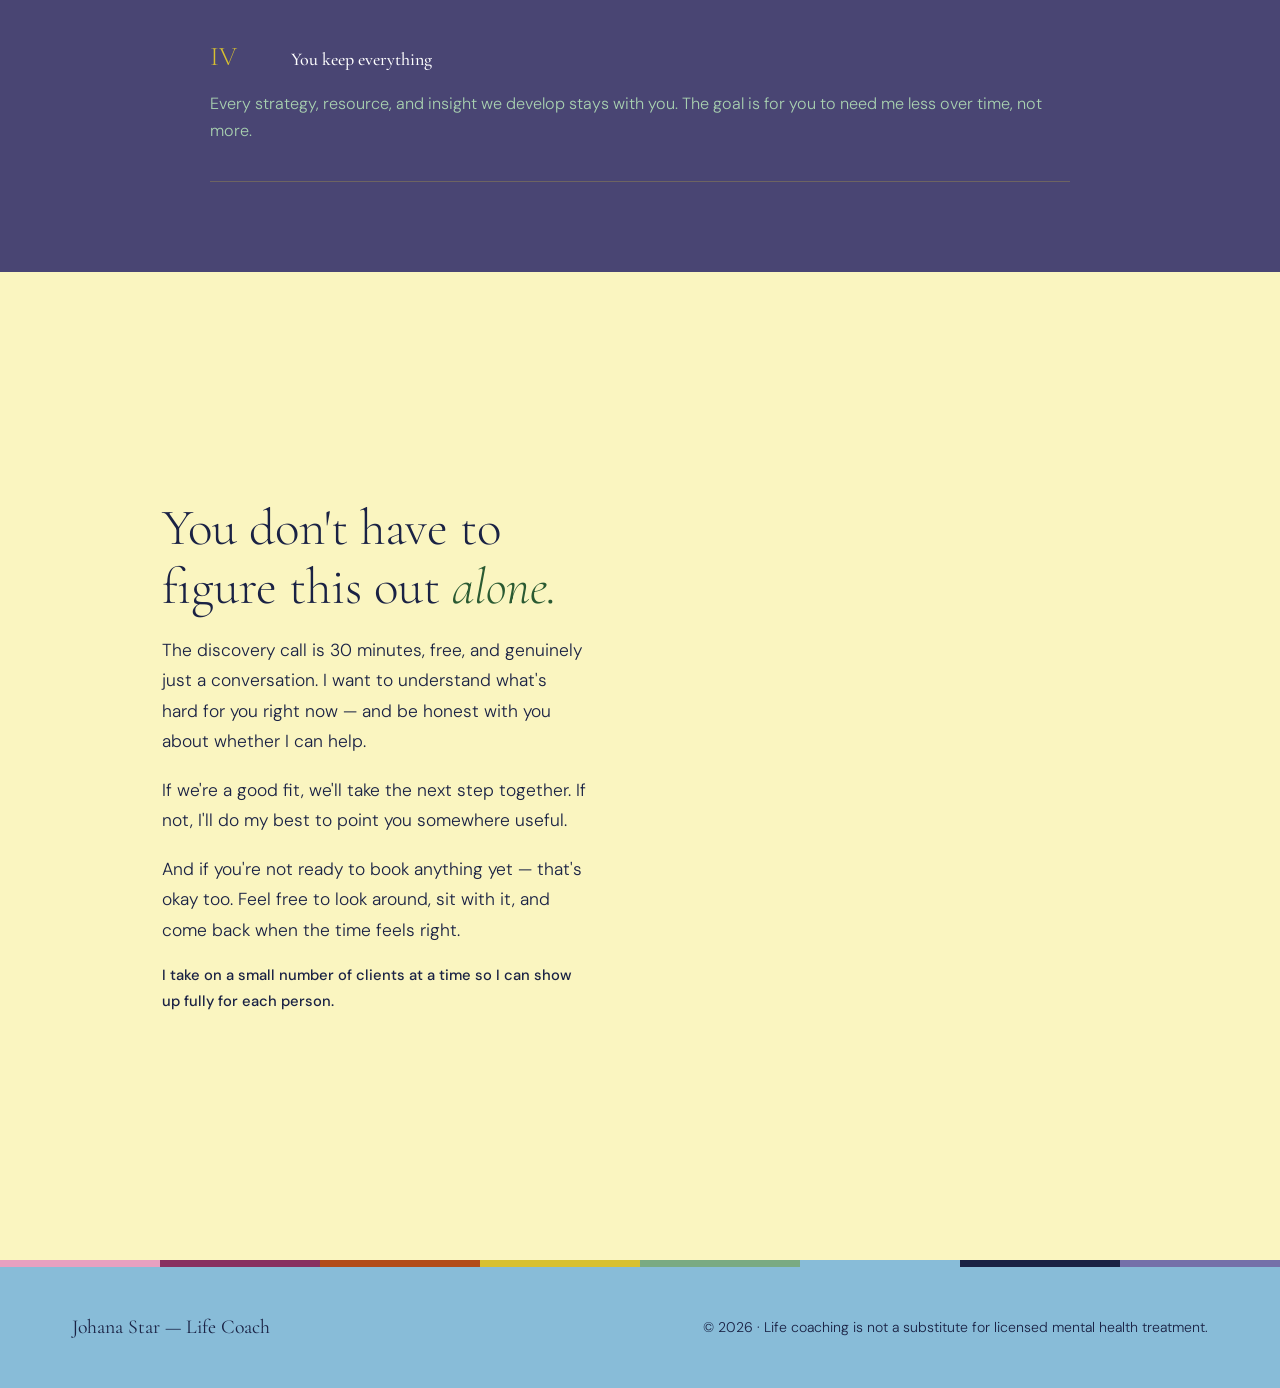
==== commit 246293ee: "update process in sg and index" ====
--- a/index.html
+++ b/index.html
@@ -235,12 +235,12 @@
     <h2>Here's what working together <em>actually</em> looks like.</h2>
     <ol>
       <li class="step">
+        <h3>Pre-flight reflection</h3>
+        <p>Before our first session, I'll reach out by email with some thoughts and questions. If you can reply to the email before we meet that is great, but if you only read and reflect on what's written we'll be able to have a productive chat. This email will inquire about your situation, your current challenges, what you've already tried, and what outcomes you want to achieve.</p>
+      </li>
+      <li class="step">
         <h3>Discovery call — 30 minutes, free</h3>
         <p>We meet, talk honestly about where you are, and see if working together makes sense. I'll tell you plainly if I think someone else might serve you better. No pressure, no pitch.</p>
-      </li>
-      <li class="step">
-        <h3>Pre-flight reflection</h3>
-        <p>Before our first session, I'll reach out by email with some thoughts and questions. If you can reply to the email before we meet that is great, but if you only read and reflect on what's written we'll be able to have a productive chat. This email will inquire about your situation, your current challenges, what you've already tried, and what outcomes you want to achieve.</p>
       </li>
       <li class="step">
         <h3>Sessions — flexible pacing</h3>
--- a/styles.css
+++ b/styles.css
@@ -1146,7 +1146,7 @@
   display: inline-block;
 }
 body#styleguide-page .usage-winner strong {
-  font-weight: 500;
+  font-weight: 700;
   color: var(--abyss);
 }
 body#styleguide-page .usage-section h2 {
@@ -1346,6 +1346,15 @@
   margin-top: 0.25rem;
   margin-bottom: 2rem;
 }
+body#styleguide-page .components-section #process .step h3 {
+  font-size: 1rem;
+  font-weight: 500;
+  letter-spacing: 0;
+  text-transform: none;
+  color: var(--surface);
+  margin-top: 0;
+  margin-bottom: 0;
+}
 body#styleguide-page .component-group {
   border-top: 0.5px solid var(--chevre);
   padding: 1.5rem 0;
